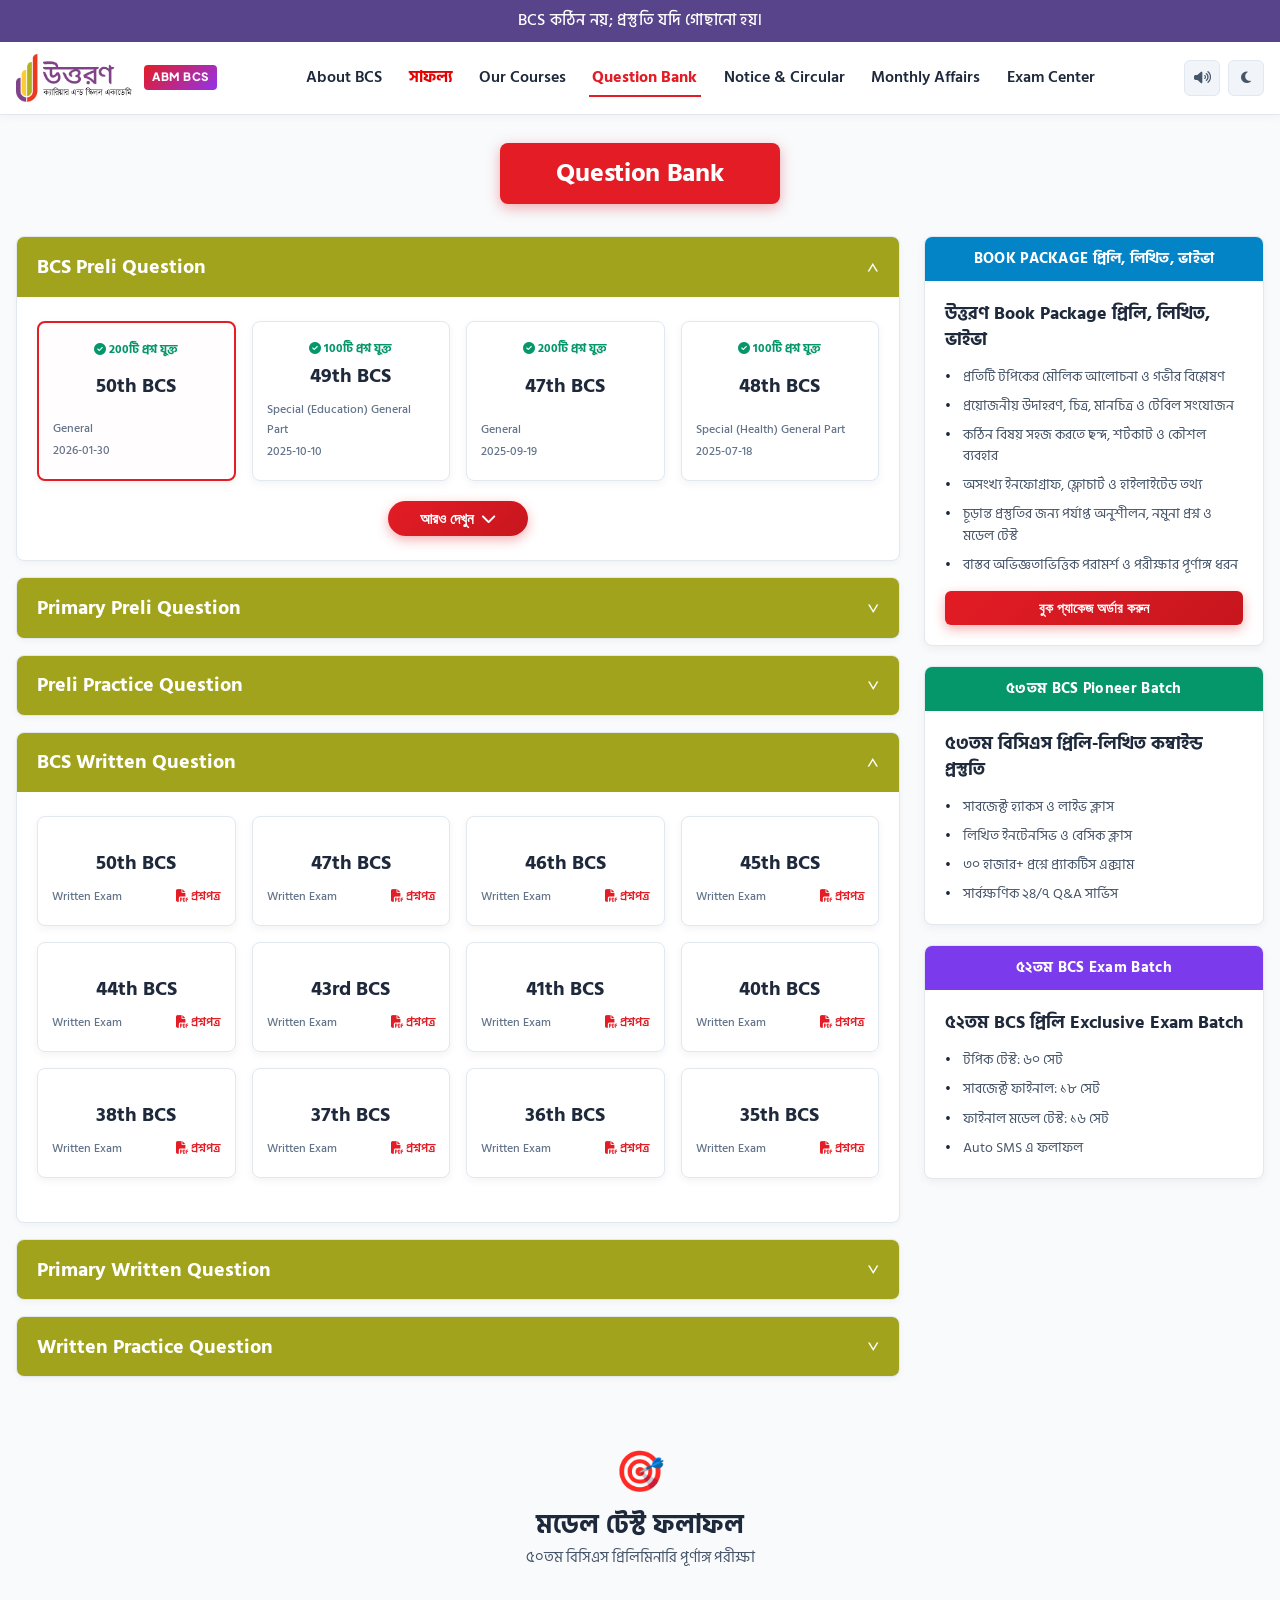
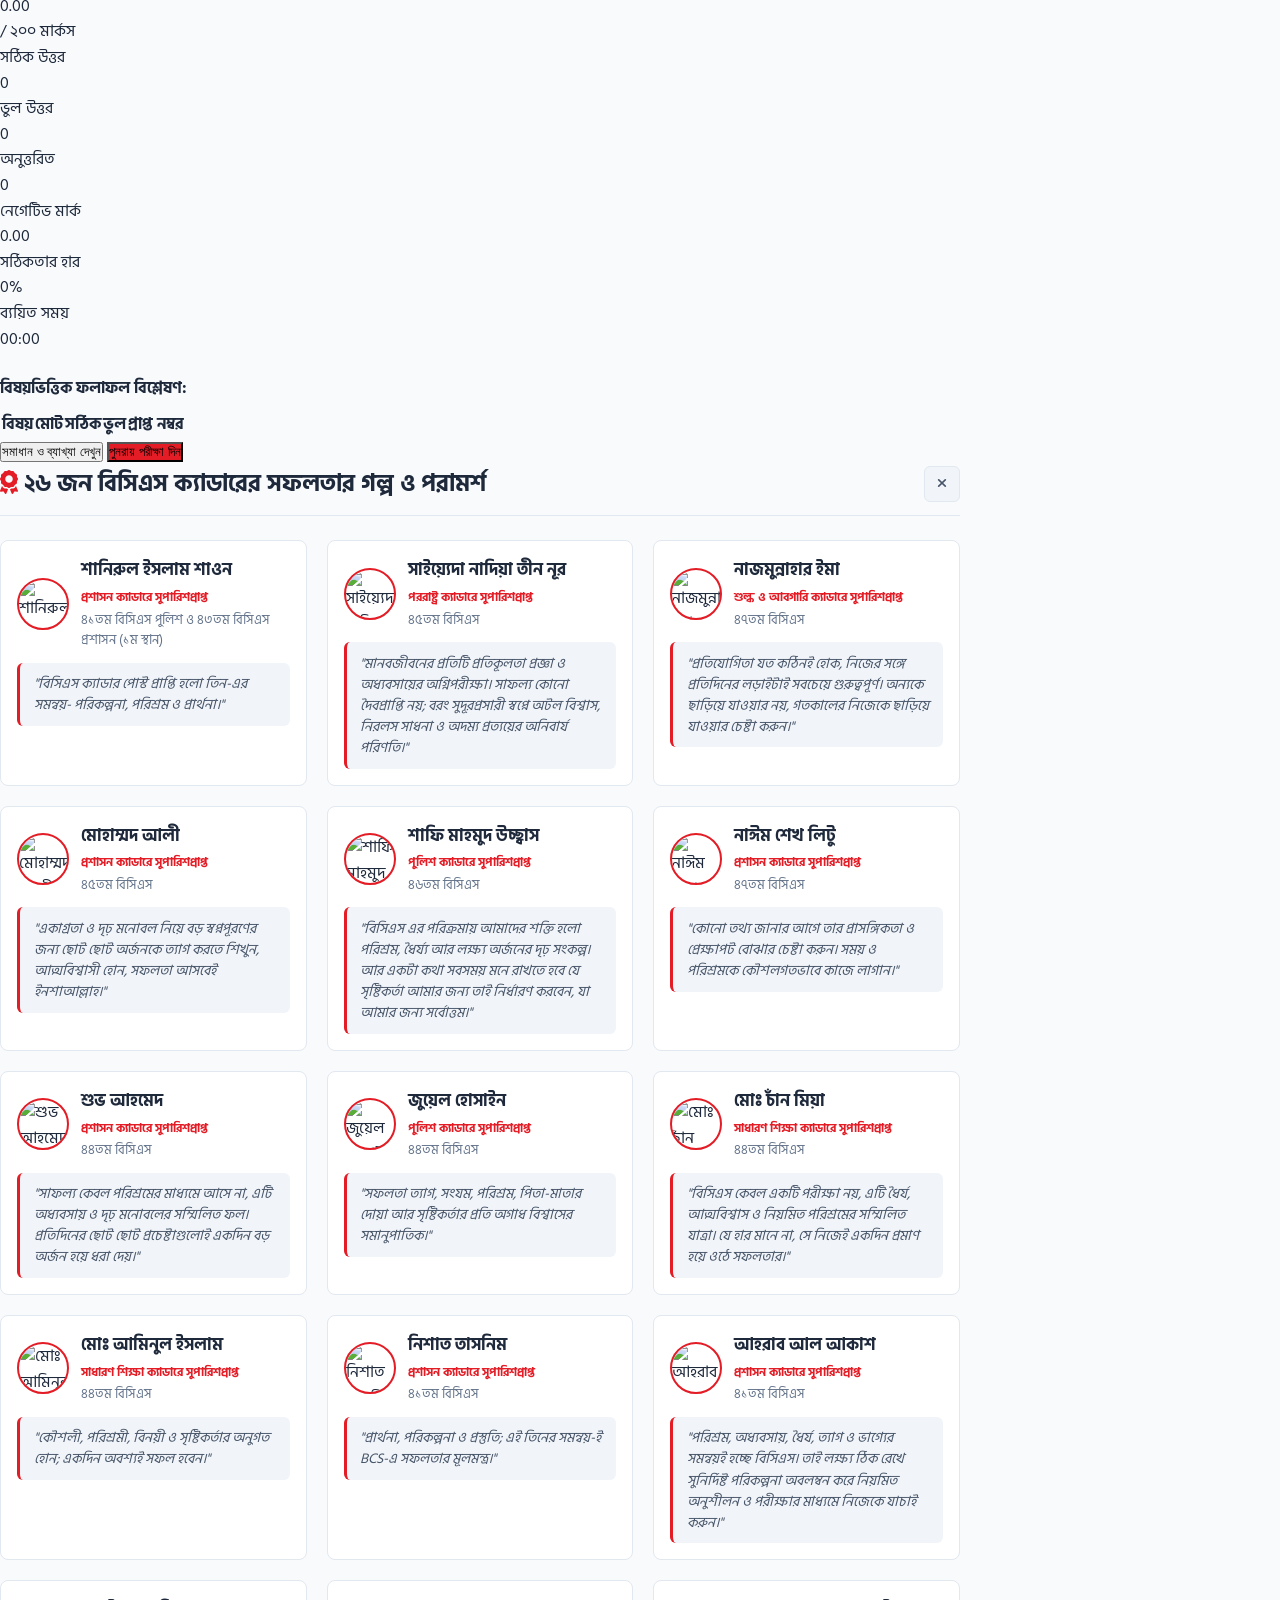
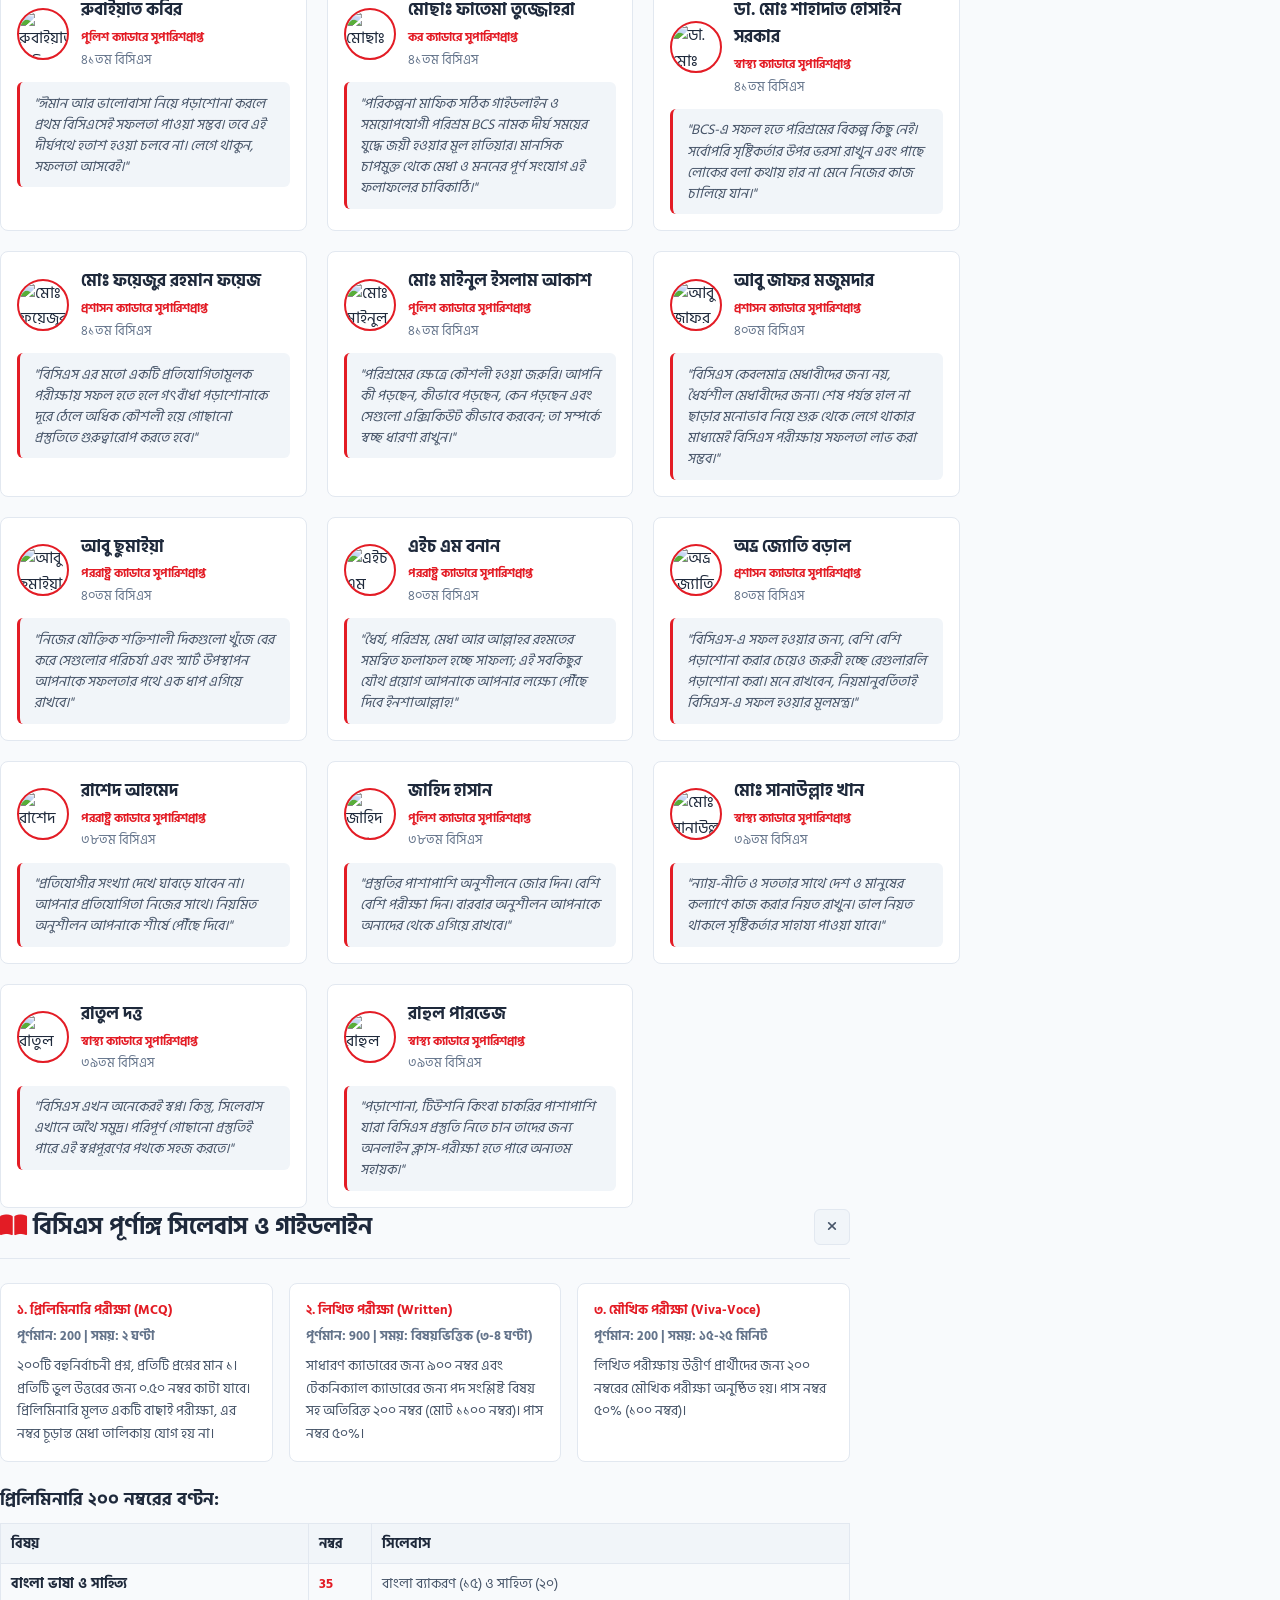
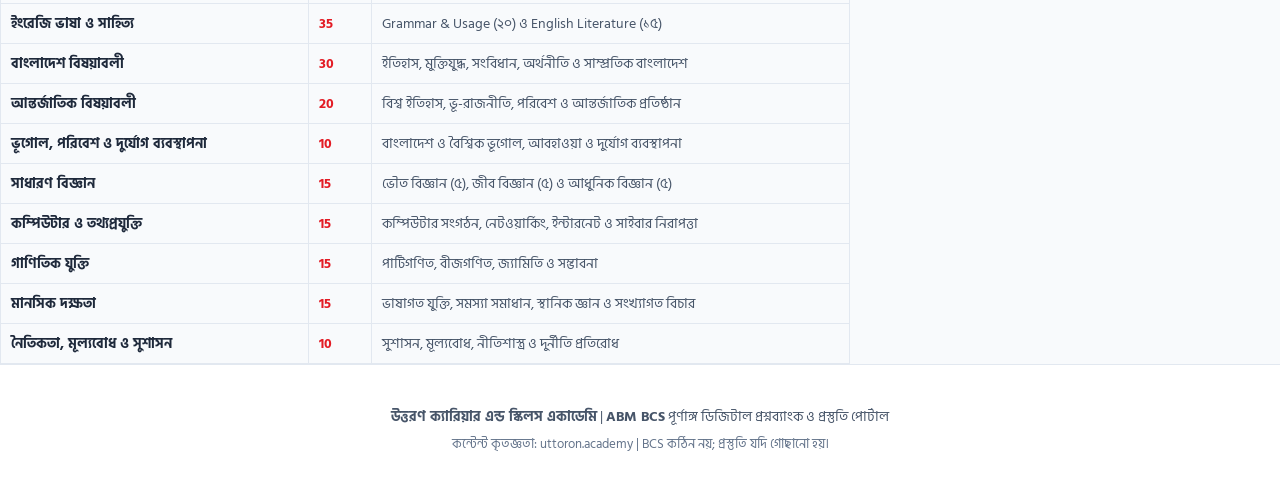
==== index.html @ 72059493 "Initial commit: ABM BCS Question Bank Portal with 2800 questions and mock tests" ====
<!DOCTYPE html>
<html lang="bn" data-theme="light">
<head>
  <meta charset="UTF-8">
  <meta name="viewport" content="width=device-width, initial-scale=1.0">
  <title>Question Bank - উত্তরণ ক্যারিয়ার এন্ড স্কিলস একাডেমি | ABM BCS</title>
  <meta name="description" content="উত্তরণ ও ABM BCS প্রশ্নব্যাংক - ৫০তম বিসিএস সহ বিগত সকল বিসিএস প্রিলিমিনারি ও লিখিত প্রশ্নমালা, সমাধান ও মডেল টেস্ট।">

  <!-- Google Fonts: Hind Siliguri (Bengali) & Plus Jakarta Sans (English) -->
  <link rel="preconnect" href="https://fonts.googleapis.com">
  <link rel="preconnect" href="https://fonts.gstatic.com" crossorigin>
  <link href="https://fonts.googleapis.com/css2?family=Hind+Siliguri:wght@400;500;600;700;800&family=Plus+Jakarta+Sans:wght@500;600;700;800&display=swap" rel="stylesheet">

  <!-- Font Awesome Icons -->
  <link rel="stylesheet" href="https://cdnjs.cloudflare.com/ajax/libs/font-awesome/6.5.1/css/all.min.css">

  <!-- KaTeX for Math & Scientific Formulas -->
  <link rel="stylesheet" href="https://cdn.jsdelivr.net/npm/katex@0.16.8/dist/katex.min.css">
  <script defer src="https://cdn.jsdelivr.net/npm/katex@0.16.8/dist/katex.min.js"></script>
  <script defer src="https://cdn.jsdelivr.net/npm/katex@0.16.8/dist/contrib/auto-render.min.js"></script>

  <!-- Canvas Confetti for Exam Success Celebration -->
  <script src="https://cdn.jsdelivr.net/npm/canvas-confetti@1.6.0/dist/confetti.browser.min.js"></script>

  <!-- App Stylesheet -->
  <link rel="stylesheet" href="styles.css">
</head>
<body>

  <!-- 1. TOP PURPLE BANNER (Exact Match from Screenshot) -->
  <section class="topNav-section">
    <h2>BCS কঠিন নয়; প্রস্তুতি যদি গোছানো হয়।</h2>
  </section>

  <!-- 2. MAIN HEADER (Exact Match from Screenshot) -->
  <header class="header-wrapper">
    <div class="header-container">
      <!-- Logo -->
      <div class="header-logo-area" id="navHomeLogo">
        <img src="logo.png" alt="উত্তরণ ক্যারিয়ার এন্ড স্কিলস একাডেমি" class="header-logo-img">
        <span class="abm-badge-brand">ABM BCS</span>
      </div>

      <!-- Navigation Menu -->
      <nav>
        <ul class="main-navbar">
          <li><a class="nav-item-link" id="navAboutBcs">About BCS</a></li>
          <li><a class="nav-item-link pulse-red" id="navSuccess">সাফল্য</a></li>
          <li><a class="nav-item-link" id="navCourses">Our Courses</a></li>
          <li><a class="nav-item-link active" id="navQuestionBank">Question Bank</a></li>
          <li><a class="nav-item-link" id="navNotice">Notice & Circular</a></li>
          <li><a class="nav-item-link" id="navMonthly">Monthly Affairs</a></li>
          <li><a class="nav-item-link" id="navExamCenter">Exam Center</a></li>
        </ul>
      </nav>

      <!-- Theme & Sound Actions -->
      <div class="header-tools">
        <button class="header-tool-btn" id="soundToggleBtn" title="শব্দ অন/অফ করুন">
          <i class="fa-solid fa-volume-high"></i>
        </button>
        <button class="header-tool-btn" id="themeToggleBtn" title="ডার্ক/লাইট মোড পরিবর্তন">
          <i class="fa-solid fa-moon"></i>
        </button>
      </div>
    </div>
  </header>

  <!-- 3. QUESTION BANK VIEW (Exact Match from Screenshot) -->
  <main class="qb-page-container" id="qbMainView">

    <!-- Red "Question Bank" center banner -->
    <div class="qb-header-pill-wrap">
      <h2 class="qb-header-pill">Question Bank</h2>
    </div>

    <!-- 2-Column Main Layout: Left Accordions (75%), Right Sidebar (25%) -->
    <div class="qb-main-layout">

      <!-- LEFT COLUMN: ACCORDIONS -->
      <div class="qb-accordions-group">

        <!-- Accordion 1: BCS Preli Question (Open by default) -->
        <div class="qb-accordion-item" id="accItemPreli">
          <div class="qb-accordion-header" id="accHeaderPreli">
            <h3>BCS Preli Question</h3>
            <span class="qb-accordion-toggle-icon">∧</span>
          </div>
          <div class="qb-accordion-body" id="accBodyPreli">
            <!-- 4 Cards Initially Visible Grid -->
            <div class="qb-cards-grid" id="preliCardsInitialGrid">
              <!-- Card 1: 50th BCS (Active with complete questions!) -->
              <div class="qb-exam-card active-50th" id="card50thBcs" title="৫০তম বিসিএস সম্পূর্ণ প্রশ্ন ও মডেল টেস্ট খুলুন">
                <div style="font-size:0.75rem; color:#e31c25; font-weight:700; text-align:center; margin-bottom:2px;">
                  <i class="fa-solid fa-fire"></i> পূর্ণাঙ্গ প্রশ্ন ও সমাধান
                </div>
                <h4>50th BCS</h4>
                <div class="qb-exam-meta">
                  <span>General</span>
                  <span>2026-01-30</span>
                </div>
              </div>

              <!-- Card 2: 49th BCS -->
              <div class="qb-exam-card" onclick="alert('৪৯তম বিসিএস (শিক্ষা ক্যাডার বিশেষ) প্রশ্নমালা শীঘ্রই যুক্ত হচ্ছে!')">
                <h4 style="margin-top:0.8rem;">49th BCS</h4>
                <div class="qb-exam-meta" style="flex-direction:column; align-items:flex-start; gap:2px;">
                  <span>Special (Education)</span>
                  <span>General Part &nbsp; 2025-10-10</span>
                </div>
              </div>

              <!-- Card 3: 47th BCS -->
              <div class="qb-exam-card" onclick="alert('৪৭তম বিসিএস প্রিলিমিনারি প্রশ্নমালা শীঘ্রই যুক্ত হচ্ছে!')">
                <h4 style="margin-top:0.8rem;">47th BCS</h4>
                <div class="qb-exam-meta">
                  <span>General</span>
                  <span>2025-09-19</span>
                </div>
              </div>

              <!-- Card 4: 48th BCS -->
              <div class="qb-exam-card" onclick="alert('৪৮তম বিসিএস (স্বাস্থ্য ক্যাডার বিশেষ) প্রশ্নমালা শীঘ্রই যুক্ত হচ্ছে!')">
                <h4 style="margin-top:0.8rem;">48th BCS</h4>
                <div class="qb-exam-meta" style="flex-direction:column; align-items:flex-start; gap:2px;">
                  <span>Special (Health)</span>
                  <span>General Part &nbsp; 2025-07-18</span>
                </div>
              </div>
            </div>

            <!-- Extended Cards Grid (Shown when 'আরও দেখুন ∨' is clicked) -->
            <div class="qb-cards-grid" id="preliCardsExtendedGrid" style="display:none;">
              <!-- Populated by JavaScript for 48th Medical, 46th, 45th, 44th, 43rd, 42nd, 41st, 40th, down to 10th BCS! -->
            </div>

            <!-- Red "আরও দেখুন ∨" Button (Exact Match) -->
            <div class="btn-show-more-wrap">
              <button class="btn-show-more" id="btnShowMorePreli">
                <span id="showMoreText">আরও দেখুন</span> <i class="fa-solid fa-chevron-down" id="showMoreIcon"></i>
              </button>
            </div>
          </div>
        </div>

        <!-- Accordion 2: Primary Preli Question -->
        <div class="qb-accordion-item collapsed">
          <div class="qb-accordion-header" onclick="this.parentElement.classList.toggle('collapsed')">
            <h3>Primary Preli Question</h3>
            <span class="qb-accordion-toggle-icon">∧</span>
          </div>
          <div class="qb-accordion-body">
            <p style="color:var(--text-secondary); font-size:0.95rem; text-align:center; padding:1rem 0;">
              প্রাথমিক সহকারী শিক্ষক নিয়োগ পরীক্ষার বিগত ২০ বছরের মাস্টার প্রশ্নব্যাংক ও সমাধান।
            </p>
          </div>
        </div>

        <!-- Accordion 3: Preli Practice Question -->
        <div class="qb-accordion-item collapsed">
          <div class="qb-accordion-header" onclick="this.parentElement.classList.toggle('collapsed')">
            <h3>Preli Practice Question</h3>
            <span class="qb-accordion-toggle-icon">∧</span>
          </div>
          <div class="qb-accordion-body">
            <p style="color:var(--text-secondary); font-size:0.95rem; text-align:center; padding:1rem 0;">
              টপিকভিত্তিক স্পেশাল প্র্যাকটিস প্রশ্ন ও দৈনিক মডেল টেস্ট।
            </p>
          </div>
        </div>

        <!-- Accordion 4: BCS Written Question -->
        <div class="qb-accordion-item">
          <div class="qb-accordion-header" onclick="this.parentElement.classList.toggle('collapsed')">
            <h3>BCS Written Question</h3>
            <span class="qb-accordion-toggle-icon">∧</span>
          </div>
          <div class="qb-accordion-body">
            <div class="qb-cards-grid" id="writtenCardsGrid">
              <!-- Populated by JavaScript: 50th, 47th, 46th, 45th, 44th, 43rd, 41st, 40th, 38th, 37th, 36th, 35th BCS -->
            </div>
          </div>
        </div>

        <!-- Accordion 5: Primary Written Question -->
        <div class="qb-accordion-item collapsed">
          <div class="qb-accordion-header" onclick="this.parentElement.classList.toggle('collapsed')">
            <h3>Primary Written Question</h3>
            <span class="qb-accordion-toggle-icon">∧</span>
          </div>
          <div class="qb-accordion-body">
            <p style="color:var(--text-secondary); font-size:0.95rem; text-align:center; padding:1rem 0;">
              প্রাইমারি শিক্ষক নিয়োগ লিখিত পরীক্ষার সমাধান আর্কাইভ।
            </p>
          </div>
        </div>

        <!-- Accordion 6: Written Practice Question -->
        <div class="qb-accordion-item collapsed">
          <div class="qb-accordion-header" onclick="this.parentElement.classList.toggle('collapsed')">
            <h3>Written Practice Question</h3>
            <span class="qb-accordion-toggle-icon">∧</span>
          </div>
          <div class="qb-accordion-body">
            <p style="color:var(--text-secondary); font-size:0.95rem; text-align:center; padding:1rem 0;">
              লিখিত পরীক্ষার জন্য বিষয়ভিত্তিক স্ট্যান্ডার্ড প্র্যাকটিস শিট।
            </p>
          </div>
        </div>

      </div>

      <!-- RIGHT COLUMN: SIDEBAR COURSES (Exact Match from Screenshot) -->
      <aside class="qb-sidebar-col">
        <!-- Sidebar Card 1: Uttoron Book Package (Exact Match) -->
        <div class="sidebar-course-card">
          <div class="sidebar-course-ribbon">
            BOOK PACKAGE প্রিলি, লিখিত, ভাইভা
          </div>
          <div class="sidebar-course-body">
            <h4>উত্তরণ Book Package প্রিলি, লিখিত, ভাইভা</h4>
            <ul class="sidebar-course-list">
              <li>প্রতিটি টপিকের মৌলিক আলোচনা ও গভীর বিশ্লেষণ</li>
              <li>প্রয়োজনীয় উদাহরণ, চিত্র, মানচিত্র ও টেবিল সংযোজন</li>
              <li>কঠিন বিষয় সহজ করতে ছন্দ, শর্টকাট ও কৌশল ব্যবহার</li>
              <li>অসংখ্য ইনফোগ্রাফ, ফ্লোচার্ট ও হাইলাইটেড তথ্য</li>
              <li>চূড়ান্ত প্রস্তুতির জন্য পর্যাপ্ত অনুশীলন, নমুনা প্রশ্ন ও মডেল টেস্ট</li>
              <li>বাস্তব অভিজ্ঞতাভিত্তিক পরামর্শ ও পরীক্ষার পূর্ণাঙ্গ ধরন</li>
            </ul>
            <button class="btn-show-more" style="width:100%; margin-top:1rem; justify-content:center; border-radius:6px; font-size:0.88rem;" onclick="alert('উত্তরণ বুক প্যাকেজের হোম ডেলিভারির জন্য যোগাযোগ করুন: ০৯৬৬৬৭৭৫৫২২')">
              বুক প্যাকেজ অর্ডার করুন
            </button>
          </div>
        </div>

        <!-- Sidebar Card 2: 53rd Pioneer Batch -->
        <div class="sidebar-course-card">
          <div class="sidebar-course-ribbon" style="background:#059669;">
            ৫৩তম BCS Pioneer Batch
          </div>
          <div class="sidebar-course-body">
            <h4>৫৩তম বিসিএস প্রিলি-লিখিত কম্বাইন্ড প্রস্তুতি</h4>
            <ul class="sidebar-course-list">
              <li>সাবজেক্ট হ্যাকস ও লাইভ ক্লাস</li>
              <li>লিখিত ইনটেনসিভ ও বেসিক ক্লাস</li>
              <li>৩০ হাজার+ প্রশ্নে প্র্যাকটিস এক্সাম</li>
              <li>সার্বক্ষণিক ২৪/৭ Q&A সার্ভিস</li>
            </ul>
          </div>
        </div>

        <!-- Sidebar Card 3: 52nd Exclusive Exam Batch -->
        <div class="sidebar-course-card">
          <div class="sidebar-course-ribbon" style="background:#7c3aed;">
            ৫২তম BCS Exam Batch
          </div>
          <div class="sidebar-course-body">
            <h4>৫২তম BCS প্রিলি Exclusive Exam Batch</h4>
            <ul class="sidebar-course-list">
              <li>টপিক টেস্ট: ৬০ সেট</li>
              <li>সাবজেক্ট ফাইনাল: ১৮ সেট</li>
              <li>ফাইনাল মডেল টেস্ট: ১৬ সেট</li>
              <li>Auto SMS এ ফলাফল</li>
            </ul>
          </div>
        </div>
      </aside>

    </div>
  </main>

  <!-- ==========================================
       4. INTERACTIVE 50TH BCS PRACTICE & EXAM SCREEN
       Opens when clicking "50th BCS"
       ========================================== -->
  <div class="exam-fullscreen-modal" id="examModal50th">
    <div class="modal-sticky-header">
      <div style="display:flex; align-items:center; gap:0.85rem;">
        <button class="modal-close-btn" id="btnClose50thExam">
          <i class="fa-solid fa-arrow-left"></i> প্রশ্নব্যাংকে ফিরে যান
        </button>
        <div>
          <h3 id="modalExamTitle" style="font-size:1.15rem; font-weight:800; color:var(--text-primary); margin:0;">
            ৫০তম বিসিএস প্রিলিমিনারি পূর্ণাঙ্গ পরীক্ষা ও অনুশীলন
          </h3>
          <span id="modalExamSub" style="font-size:0.8rem; color:var(--text-muted);">
            ২০০টি প্রশ্ন | ১২০ মিনিট | নেগেটিভ মার্কিং -০.৫০
          </span>
        </div>
      </div>

      <div style="display:flex; gap:0.5rem;">
        <button class="header-tool-btn active" id="modalSubTabStudy" style="width:auto; padding:0.4rem 0.8rem; font-weight:600; font-size:0.85rem;">
          <i class="fa-solid fa-book-open-reader"></i> অনুশীলন মোড
        </button>
        <button class="header-tool-btn" id="modalSubTabExam" style="width:auto; padding:0.4rem 0.8rem; font-weight:600; font-size:0.85rem;">
          <i class="fa-solid fa-stopwatch-20"></i> মডেল টেস্ট মোড
        </button>
      </div>
    </div>

    <div class="qb-page-container" style="margin-top:1.25rem;">
      <!-- Controls Bar -->
      <div class="controls-bar" id="controlsBar" style="display:flex; flex-direction:column; gap:1rem; margin-bottom:1.5rem;">
        <div class="search-and-jump" style="display:flex; gap:0.75rem; flex-wrap:wrap; align-items:center;">
          <div class="search-box" style="flex:1; min-width:240px; position:relative;">
            <i class="fa-solid fa-magnifying-glass" style="position:absolute; left:1rem; top:50%; transform:translateY(-50%); color:var(--text-muted);"></i>
            <input type="text" id="searchInput" placeholder="প্রশ্ন, অপশন বা ব্যাখ্যায় খুঁজুন..." style="width:100%; padding:0.7rem 1rem 0.7rem 2.5rem; border:1px solid var(--border-subtle); border-radius:8px; font-family:var(--font-bangla);">
          </div>
          <div class="jump-box" style="display:flex; align-items:center; gap:0.4rem; background:var(--bg-surface); padding:0.35rem 0.6rem; border:1px solid var(--border-subtle); border-radius:8px;">
            <label for="jumpInput" style="font-size:0.85rem; font-weight:600;">প্রশ্ন নং:</label>
            <input type="number" id="jumpInput" min="1" max="200" placeholder="1-200" style="width:55px; text-align:center; padding:0.25rem; font-weight:700;">
            <button id="jumpBtn" style="background:#e31c25; color:#fff; border:none; border-radius:4px; padding:0.3rem 0.6rem; font-weight:700; cursor:pointer;">যান</button>
          </div>
          <button id="resetAnswersBtn" style="padding:0.5rem 0.85rem; border:1px solid var(--border-subtle); border-radius:8px; background:var(--bg-surface); cursor:pointer;">
            <i class="fa-solid fa-rotate-left"></i> রিসেট
          </button>
        </div>

        <!-- Subject Filter Pills -->
        <div style="overflow-x:auto; padding-bottom:0.3rem;">
          <div id="subjectFilterContainer" style="display:flex; gap:0.5rem;">
            <!-- Populated by JS -->
          </div>
        </div>
      </div>

      <!-- Question Feed + Sidebar -->
      <div class="content-layout" id="contentLayout" style="display:grid; grid-template-columns:1fr; gap:1.5rem;">
        <div class="questions-container" id="questionsContainer">
          <!-- Populated by JS -->
        </div>

        <aside class="exam-sidebar" id="examSidebar" style="display:none;">
          <div class="exam-timer-card" style="background:linear-gradient(135deg, #e31c25, #9333ea); color:#fff; padding:0.85rem 1rem; border-radius:8px; display:flex; justify-content:space-between; align-items:center;">
            <div>
              <div style="font-size:0.8rem; opacity:0.9;">অবশিষ্ট সময়</div>
              <div style="font-size:1.4rem; font-weight:800; font-family:var(--font-english);" id="examTimerVal">02:00:00</div>
            </div>
            <button id="pauseTimerBtn" style="background:rgba(255,255,255,0.25); border:none; color:#fff; padding:0.4rem 0.6rem; border-radius:6px; cursor:pointer;">
              <i class="fa-solid fa-pause"></i>
            </button>
          </div>

          <div style="display:flex; justify-content:space-between; font-size:0.85rem; color:var(--text-secondary); margin:0.5rem 0;">
            <span>উত্তর: <strong id="answeredCount" style="color:#059669;">0</strong>/200</span>
            <span>বাকি: <strong id="unansweredCount" style="color:#e31c25;">200</strong></span>
          </div>

          <div style="font-size:0.85rem; font-weight:700; color:var(--text-secondary);">প্রশ্ন প্যালেট (১-২০০):</div>
          <div style="overflow-y:auto; max-height:300px;">
            <div class="palette-grid" id="paletteGrid" style="display:grid; grid-template-columns:repeat(5, 1fr); gap:0.35rem;">
              <!-- 1 to 200 buttons -->
            </div>
          </div>

          <button class="btn-show-more" id="examSubmitBtn" style="width:100%; justify-content:center; margin-top:0.75rem; border-radius:8px;">
            <i class="fa-solid fa-paper-plane"></i> পরীক্ষা জমা দিন
          </button>
        </aside>
      </div>

      <!-- Pagination Bar -->
      <div class="pagination-bar" id="paginationBar" style="display:flex; justify-content:center; align-items:center; gap:0.75rem; margin-top:2rem;">
        <button class="header-tool-btn" id="prevPageBtn" style="width:auto; padding:0.4rem 0.9rem;">পূর্ববর্তী</button>
        <span id="pageInfo" style="font-size:0.9rem; color:var(--text-secondary);">পৃষ্ঠা ১ / ২০</span>
        <button class="header-tool-btn" id="nextPageBtn" style="width:auto; padding:0.4rem 0.9rem;">পরবর্তী</button>
      </div>
    </div>
  </div>

  <!-- 5. EXAM RESULT MODAL -->
  <div class="modal-overlay" id="resultModal">
    <div class="modal-card">
      <div style="text-align:center; margin-bottom:1.5rem;">
        <div style="font-size:2.5rem;" id="resultEmoji">🎯</div>
        <h3 style="font-size:1.6rem; font-weight:800;">মডেল টেস্ট ফলাফল</h3>
        <p style="color:var(--text-secondary); font-size:0.92rem;">৫০তম বিসিএস প্রিলিমিনারি পূর্ণাঙ্গ পরীক্ষা</p>
      </div>

      <div class="score-circle">
        <div class="score-val" id="resTotalScore">0.00</div>
        <div class="score-max">/ ২০০ মার্কস</div>
      </div>

      <div class="result-stats-grid">
        <div class="res-stat-card">
          <div class="res-stat-label">সঠিক উত্তর</div>
          <div class="res-stat-value correct" id="resCorrectCount">0</div>
        </div>
        <div class="res-stat-card">
          <div class="res-stat-label">ভুল উত্তর</div>
          <div class="res-stat-value wrong" id="resWrongCount">0</div>
        </div>
        <div class="res-stat-card">
          <div class="res-stat-label">অনুত্তরিত</div>
          <div class="res-stat-value" id="resSkippedCount">0</div>
        </div>
        <div class="res-stat-card">
          <div class="res-stat-label">নেগেটিভ মার্ক</div>
          <div class="res-stat-value negative" id="resNegativeMarks">0.00</div>
        </div>
        <div class="res-stat-card">
          <div class="res-stat-label">সঠিকতার হার</div>
          <div class="res-stat-value" id="resAccuracy">0%</div>
        </div>
        <div class="res-stat-card">
          <div class="res-stat-label">ব্যয়িত সময়</div>
          <div class="res-stat-value" id="resTimeTaken">00:00</div>
        </div>
      </div>

      <div style="margin-top:1.5rem;">
        <h4 style="font-size:1rem; margin-bottom:0.5rem;">বিষয়ভিত্তিক ফলাফল বিশ্লেষণ:</h4>
        <div style="overflow-x:auto;">
          <table class="subject-perf-table" id="subjectPerfTable">
            <thead>
              <tr>
                <th>বিষয়</th>
                <th>মোট</th>
                <th>সঠিক</th>
                <th>ভুল</th>
                <th>প্রাপ্ত নম্বর</th>
              </tr>
            </thead>
            <tbody id="subjectPerfBody"></tbody>
          </table>
        </div>
      </div>

      <div class="modal-actions">
        <button class="modal-btn secondary" id="modalReviewBtn">সমাধান ও ব্যাখ্যা দেখুন</button>
        <button class="modal-btn primary" id="modalRetakeBtn" style="background:#e31c25;">পুনরায় পরীক্ষা দিন</button>
      </div>
    </div>
  </div>

  <!-- 6. CADRE STORIES MODAL / SECTION -->
  <div class="modal-overlay" id="cadresModal">
    <div class="modal-card" style="max-width:960px;">
      <div style="display:flex; justify-content:space-between; align-items:center; margin-bottom:1.5rem; border-bottom:1px solid var(--border-subtle); padding-bottom:0.75rem;">
        <h3 style="font-size:1.5rem; font-weight:800; color:var(--text-primary); margin:0;">
          <i class="fa-solid fa-award" style="color:#e31c25;"></i> ২৬ জন বিসিএস ক্যাডারের সফলতার গল্প ও পরামর্শ
        </h3>
        <button class="header-tool-btn" onclick="document.getElementById('cadresModal').classList.remove('open')">
          <i class="fa-solid fa-xmark"></i>
        </button>
      </div>
      <div class="cadres-grid" id="cadresGrid" style="display:grid; grid-template-columns:repeat(auto-fit, minmax(280px, 1fr)); gap:1.25rem;">
        <!-- Populated by JS -->
      </div>
    </div>
  </div>

  <!-- 7. ABOUT BCS SYLLABUS MODAL -->
  <div class="modal-overlay" id="syllabusModal">
    <div class="modal-card" style="max-width:850px;">
      <div style="display:flex; justify-content:space-between; align-items:center; margin-bottom:1.5rem; border-bottom:1px solid var(--border-subtle); padding-bottom:0.75rem;">
        <h3 style="font-size:1.5rem; font-weight:800; color:var(--text-primary); margin:0;">
          <i class="fa-solid fa-book-open" style="color:#e31c25;"></i> বিসিএস পূর্ণাঙ্গ সিলেবাস ও গাইডলাইন
        </h3>
        <button class="header-tool-btn" onclick="document.getElementById('syllabusModal').classList.remove('open')">
          <i class="fa-solid fa-xmark"></i>
        </button>
      </div>
      <div id="syllabusContentArea">
        <!-- Populated by JS -->
      </div>
    </div>
  </div>

  <!-- 8. FOOTER -->
  <footer class="portal-footer">
    <p><strong>উত্তরণ ক্যারিয়ার এন্ড স্কিলস একাডেমি</strong> | <strong>ABM BCS</strong> পূর্ণাঙ্গ ডিজিটাল প্রশ্নব্যাংক ও প্রস্তুতি পোর্টাল</p>
    <p style="font-size:0.82rem; color:var(--text-muted);">
      কন্টেন্ট কৃতজ্ঞতা: uttoron.academy | BCS কঠিন নয়; প্রস্তুতি যদি গোছানো হয়।
    </p>
  </footer>

  <!-- Load Data and Application Logic -->
  <script src="questions_data.js"></script>
  <script src="bcs_exams_bundle.js"></script>
  <script src="homepage_data.js"></script>
  <script src="app.js"></script>
</body>
</html>
---- styles.css ----
/* ========================================================
   ABM BCS / UTTORON EXACT THEME & DESIGN SYSTEM
   Matches the exact design, colors and layout from uttoron.academy
   ======================================================== */

:root {
  --primary-red: #e31c25;
  --primary-red-hover: #c7161e;
  --header-purple: #58448b;
  --accordion-olive: #a0a31b;
  --accordion-olive-hover: #8f9216;
  --sidebar-blue: #0284c7;
  
  --bg-page: #f8fafc;
  --bg-surface: #ffffff;
  --bg-surface-secondary: #f1f5f9;
  
  --text-primary: #1e293b;
  --text-secondary: #475569;
  --text-muted: #64748b;
  
  --border-subtle: #e2e8f0;
  --border-strong: #cbd5e1;
  
  --font-bangla: 'Hind Siliguri', 'Baloo Da 2', sans-serif;
  --font-english: 'Plus Jakarta Sans', system-ui, sans-serif;
}

[data-theme="dark"] {
  --bg-page: #0b1120;
  --bg-surface: #131d31;
  --bg-surface-secondary: #1a2744;
  
  --text-primary: #f8fafc;
  --text-secondary: #cbd5e1;
  --text-muted: #94a3b8;
  
  --border-subtle: #202f4e;
  --border-strong: #334155;
}

/* Reset */
*, *::before, *::after {
  box-sizing: border-box;
  margin: 0;
  padding: 0;
}

body {
  font-family: var(--font-bangla);
  background-color: var(--bg-page);
  color: var(--text-primary);
  line-height: 1.6;
  min-height: 100vh;
}

/* 1. TOP PURPLE BANNER (Exact match) */
.topNav-section {
  background-color: var(--header-purple);
  padding: 8px 12px;
  color: #ffffff;
  text-align: center;
}

.topNav-section h2 {
  font-size: 1rem;
  font-weight: 500;
  margin: 0;
  color: #ffffff;
  letter-spacing: 0.3px;
}

/* 2. MAIN HEADER (Exact match) */
.header-wrapper {
  background-color: var(--bg-surface);
  border-bottom: 1px solid var(--border-subtle);
  position: sticky;
  top: 0;
  z-index: 100;
  box-shadow: 0 2px 8px rgba(0, 0, 0, 0.04);
}

.header-container {
  max-width: 1300px;
  margin: 0 auto;
  padding: 0.75rem 1rem;
  display: flex;
  align-items: center;
  justify-content: space-between;
  gap: 1.5rem;
}

.header-logo-area {
  display: flex;
  align-items: center;
  gap: 0.75rem;
  text-decoration: none;
  cursor: pointer;
}

.header-logo-img {
  height: 48px;
  width: auto;
  object-fit: contain;
}

.abm-badge-brand {
  font-family: var(--font-english);
  background: linear-gradient(135deg, #e31c25, #9333ea);
  color: #fff;
  font-size: 0.72rem;
  font-weight: 800;
  padding: 0.2rem 0.5rem;
  border-radius: 4px;
  letter-spacing: 0.5px;
}

/* Nav Menu */
.main-navbar {
  display: flex;
  align-items: center;
  gap: 1.25rem;
  list-style: none;
}

.nav-item-link {
  color: var(--text-primary);
  text-decoration: none;
  font-size: 0.98rem;
  font-weight: 600;
  cursor: pointer;
  padding: 0.35rem 0.2rem;
  transition: all 0.2s ease;
  white-space: nowrap;
}

.nav-item-link:hover {
  color: var(--primary-red);
}

.nav-item-link.active {
  color: var(--primary-red);
  font-weight: 700;
  border-bottom: 2px solid var(--primary-red);
}

/* Red Pulsing "সাফল্য" Nav item (exact match from site) */
.nav-item-link.pulse-red {
  color: #e60000;
  font-weight: 700;
  animation: redPulse 1.5s infinite;
}

@keyframes redPulse {
  0% {
    color: #e60000;
    text-shadow: 0 0 0 rgba(230, 0, 0, 0);
  }
  50% {
    color: #ff0000;
    text-shadow: 0 0 8px rgba(255, 0, 0, 0.6);
  }
  100% {
    color: #e60000;
    text-shadow: 0 0 0 rgba(230, 0, 0, 0);
  }
}

.header-tools {
  display: flex;
  align-items: center;
  gap: 0.5rem;
}

.header-tool-btn {
  width: 36px;
  height: 36px;
  border-radius: 6px;
  border: 1px solid var(--border-subtle);
  background: var(--bg-surface-secondary);
  color: var(--text-secondary);
  display: flex;
  align-items: center;
  justify-content: center;
  cursor: pointer;
  transition: all 0.2s;
}

.header-tool-btn:hover {
  color: var(--primary-red);
  border-color: var(--primary-red);
}

/* 3. MAIN PAGE CONTENT */
.qb-page-container {
  max-width: 1300px;
  margin: 1.75rem auto 4rem;
  padding: 0 1rem;
}

/* Red "Question Bank" center banner */
.qb-header-pill-wrap {
  display: flex;
  justify-content: center;
  margin-bottom: 2rem;
}

.qb-header-pill {
  background-color: var(--primary-red);
  color: #ffffff;
  padding: 0.65rem 3.5rem;
  border-radius: 8px;
  font-size: 1.6rem;
  font-weight: 800;
  text-align: center;
  display: inline-block;
  box-shadow: 0 4px 14px rgba(227, 28, 37, 0.35);
  letter-spacing: -0.3px;
}

/* 2-Column Main Layout: Left Accordions (75%), Right Sidebar (25%) */
.qb-main-layout {
  display: grid;
  grid-template-columns: 1fr;
  gap: 1.5rem;
  align-items: start;
}

@media (min-width: 992px) {
  .qb-main-layout {
    grid-template-columns: 1fr 340px;
  }
}

/* Accordion Section */
.qb-accordions-group {
  display: flex;
  flex-direction: column;
  gap: 1rem;
}

.qb-accordion-item {
  border: 1px solid var(--border-subtle);
  border-radius: 8px;
  background: var(--bg-surface);
  overflow: hidden;
  box-shadow: 0 2px 6px rgba(0, 0, 0, 0.04);
}

.qb-accordion-header {
  background-color: var(--accordion-olive);
  color: #ffffff;
  padding: 0.85rem 1.25rem;
  display: flex;
  align-items: center;
  justify-content: space-between;
  cursor: pointer;
  user-select: none;
  transition: background-color 0.2s;
}

.qb-accordion-header:hover {
  background-color: var(--accordion-olive-hover);
}

.qb-accordion-header h3 {
  font-size: 1.25rem;
  font-weight: 700;
  color: #ffffff;
  margin: 0;
}

.qb-accordion-toggle-icon {
  font-size: 1.2rem;
  transition: transform 0.3s ease;
}

.qb-accordion-item.collapsed .qb-accordion-toggle-icon {
  transform: rotate(180deg);
}

.qb-accordion-body {
  padding: 1.5rem 1.25rem;
  display: block;
}

.qb-accordion-item.collapsed .qb-accordion-body {
  display: none;
}

/* Grid of Cards inside Accordion (4 per row on desktop) */
.qb-cards-grid {
  display: grid;
  grid-template-columns: repeat(auto-fill, minmax(200px, 1fr));
  gap: 1rem;
  margin-bottom: 1.25rem;
}

@media (min-width: 768px) {
  .qb-cards-grid {
    grid-template-columns: repeat(4, 1fr);
  }
}

.qb-exam-card {
  background: var(--bg-surface);
  border: 1px solid var(--border-subtle);
  border-radius: 8px;
  padding: 1.1rem 0.9rem;
  display: flex;
  flex-direction: column;
  justify-content: space-between;
  min-height: 110px;
  box-shadow: 0 3px 8px rgba(0, 0, 0, 0.05);
  cursor: pointer;
  transition: all 0.2s ease;
  text-decoration: none;
  color: inherit;
}

.qb-exam-card:hover {
  transform: translateY(-3px);
  border-color: var(--primary-red);
  box-shadow: 0 6px 16px rgba(0, 0, 0, 0.1);
}

.qb-exam-card.active-50th {
  border: 2px solid var(--primary-red);
  background: #fffdfd;
}

[data-theme="dark"] .qb-exam-card.active-50th {
  background: rgba(227, 28, 37, 0.1);
}

.qb-exam-card h4 {
  font-size: 1.25rem;
  font-weight: 800;
  color: var(--text-primary);
  margin-bottom: 0.5rem;
  text-align: center;
}

.qb-exam-meta {
  display: flex;
  justify-content: space-between;
  align-items: center;
  font-size: 0.78rem;
  color: var(--text-muted);
  font-weight: 500;
}

/* Red "আরও দেখুন ∨" Button (exact match from screenshot) */
.btn-show-more-wrap {
  display: flex;
  justify-content: center;
  margin-top: 1rem;
}

.btn-show-more {
  background: linear-gradient(135deg, #e31c25, #c7161e);
  color: #ffffff;
  border-radius: 25px;
  padding: 0.55rem 2rem;
  font-size: 0.95rem;
  font-weight: 700;
  border: none;
  cursor: pointer;
  display: inline-flex;
  align-items: center;
  gap: 0.4rem;
  box-shadow: 0 4px 12px rgba(227, 28, 37, 0.35);
  transition: all 0.2s;
}

.btn-show-more:hover {
  transform: translateY(-2px);
  box-shadow: 0 6px 16px rgba(227, 28, 37, 0.45);
}

/* 4. SIDEBAR COURSES (Exact match from screenshot) */
.qb-sidebar-col {
  display: flex;
  flex-direction: column;
  gap: 1.25rem;
}

.sidebar-course-card {
  background: var(--bg-surface);
  border: 1px solid var(--border-subtle);
  border-radius: 8px;
  overflow: hidden;
  box-shadow: 0 3px 10px rgba(0, 0, 0, 0.05);
}

.sidebar-course-ribbon {
  background-color: var(--sidebar-blue);
  color: #ffffff;
  padding: 0.6rem 1rem;
  font-size: 0.95rem;
  font-weight: 800;
  text-align: center;
  letter-spacing: 0.3px;
}

.sidebar-course-body {
  padding: 1.25rem;
}

.sidebar-course-body h4 {
  font-size: 1.15rem;
  font-weight: 800;
  color: var(--text-primary);
  margin-bottom: 0.85rem;
  line-height: 1.4;
}

.sidebar-course-list {
  list-style: none;
  display: flex;
  flex-direction: column;
  gap: 0.5rem;
  font-size: 0.88rem;
  color: var(--text-secondary);
}

.sidebar-course-list li {
  position: relative;
  padding-left: 1.1rem;
  line-height: 1.5;
}

.sidebar-course-list li::before {
  content: '•';
  position: absolute;
  left: 0;
  color: var(--text-primary);
  font-weight: bold;
}

/* 5. INTERACTIVE 50TH BCS MODAL / FULL VIEW */
.exam-fullscreen-modal {
  position: fixed;
  inset: 0;
  background: var(--bg-page);
  z-index: 200;
  overflow-y: auto;
  display: none;
}

.exam-fullscreen-modal.active {
  display: block;
}

.modal-sticky-header {
  position: sticky;
  top: 0;
  z-index: 50;
  background: var(--bg-surface);
  border-bottom: 1px solid var(--border-subtle);
  padding: 0.75rem 1.25rem;
  display: flex;
  align-items: center;
  justify-content: space-between;
  box-shadow: 0 2px 8px rgba(0, 0, 0, 0.06);
}

.modal-close-btn {
  display: inline-flex;
  align-items: center;
  gap: 0.5rem;
  background: var(--primary-red);
  color: #fff;
  border: none;
  padding: 0.5rem 1.1rem;
  border-radius: 6px;
  font-weight: 700;
  font-size: 0.95rem;
  cursor: pointer;
}

/* Footer */
.portal-footer {
  background: #ffffff;
  border-top: 1px solid var(--border-subtle);
  padding: 2.5rem 1rem 1.5rem;
  color: var(--text-secondary);
  font-size: 0.9rem;
  text-align: center;
}

.portal-footer p {
  margin-bottom: 0.4rem;
}

/* Responsive */
@media (max-width: 900px) {
  .header-container {
    flex-wrap: wrap;
    gap: 0.75rem;
  }
  .main-navbar {
    overflow-x: auto;
    width: 100%;
    padding-bottom: 0.35rem;
    gap: 0.85rem;
  }
  .qb-cards-grid {
    grid-template-columns: repeat(2, 1fr);
  }
  .qb-header-pill {
    padding: 0.5rem 2rem;
    font-size: 1.3rem;
  }
}
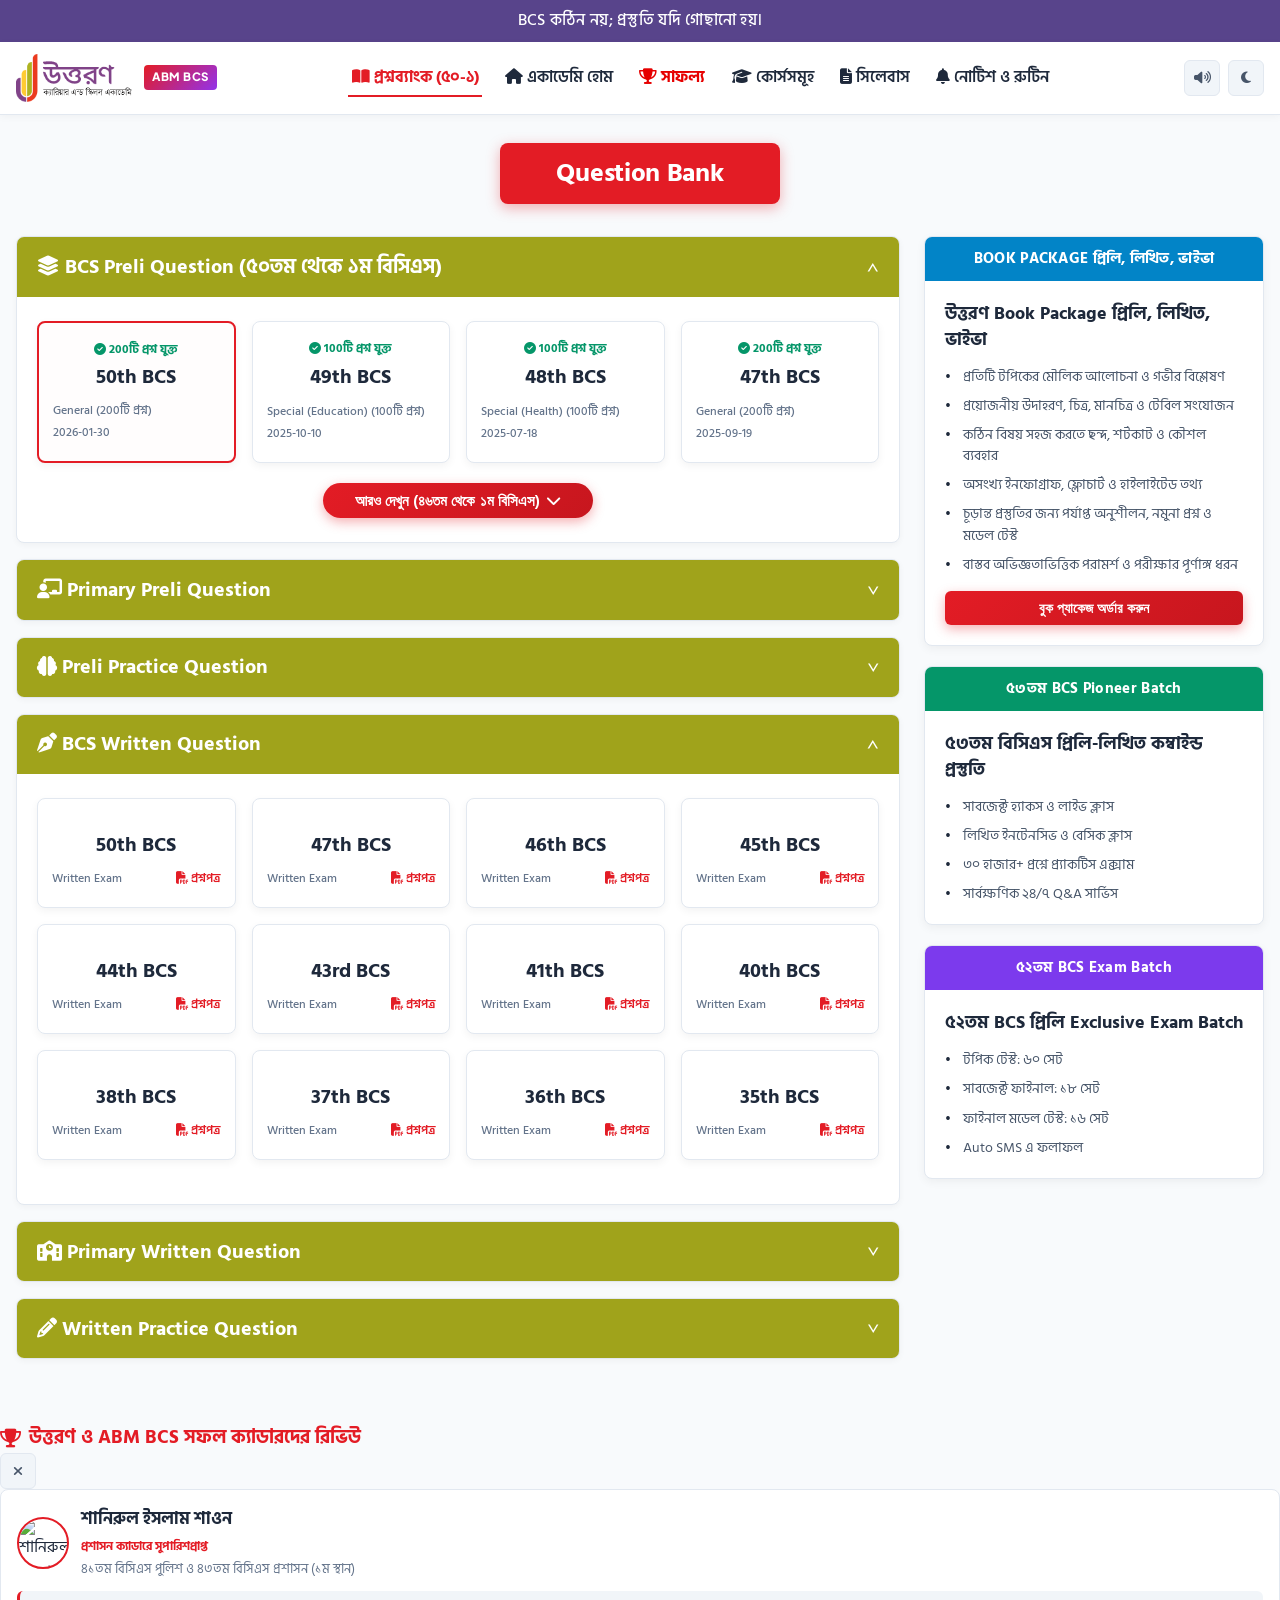
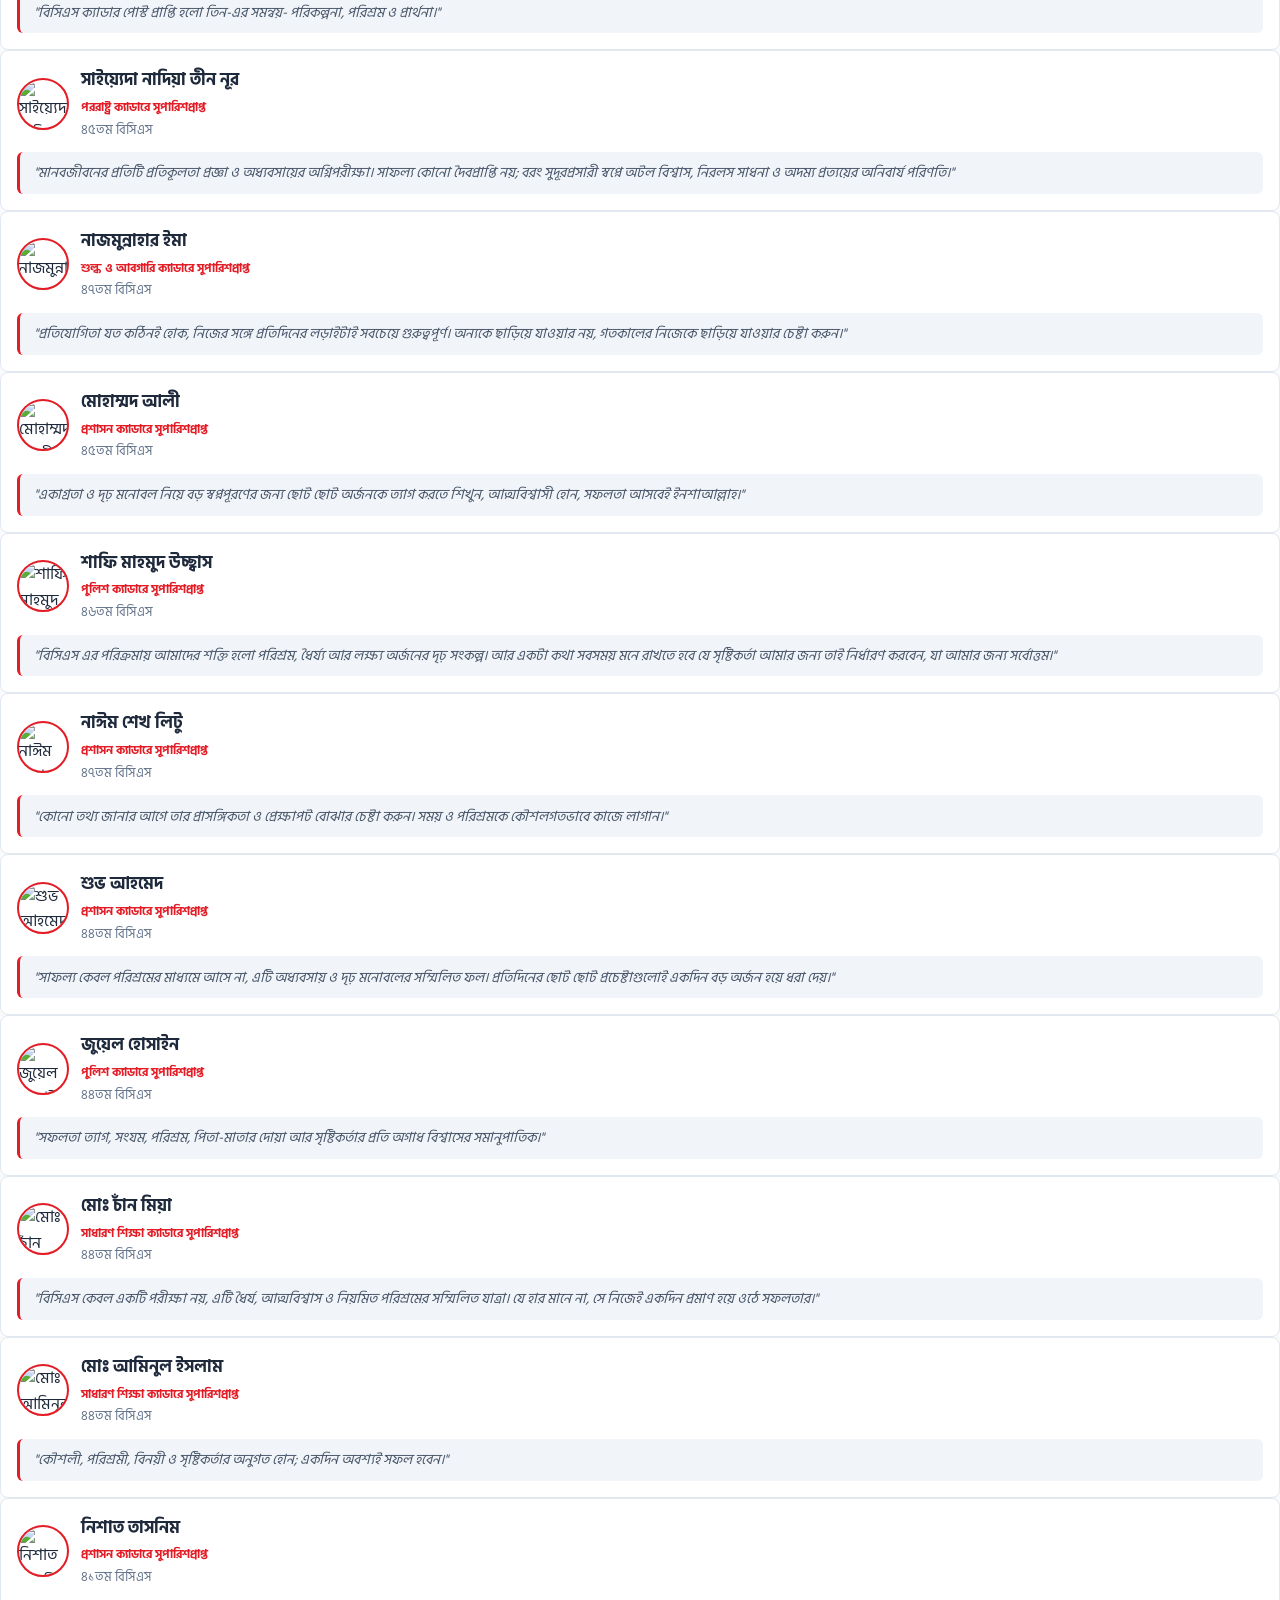
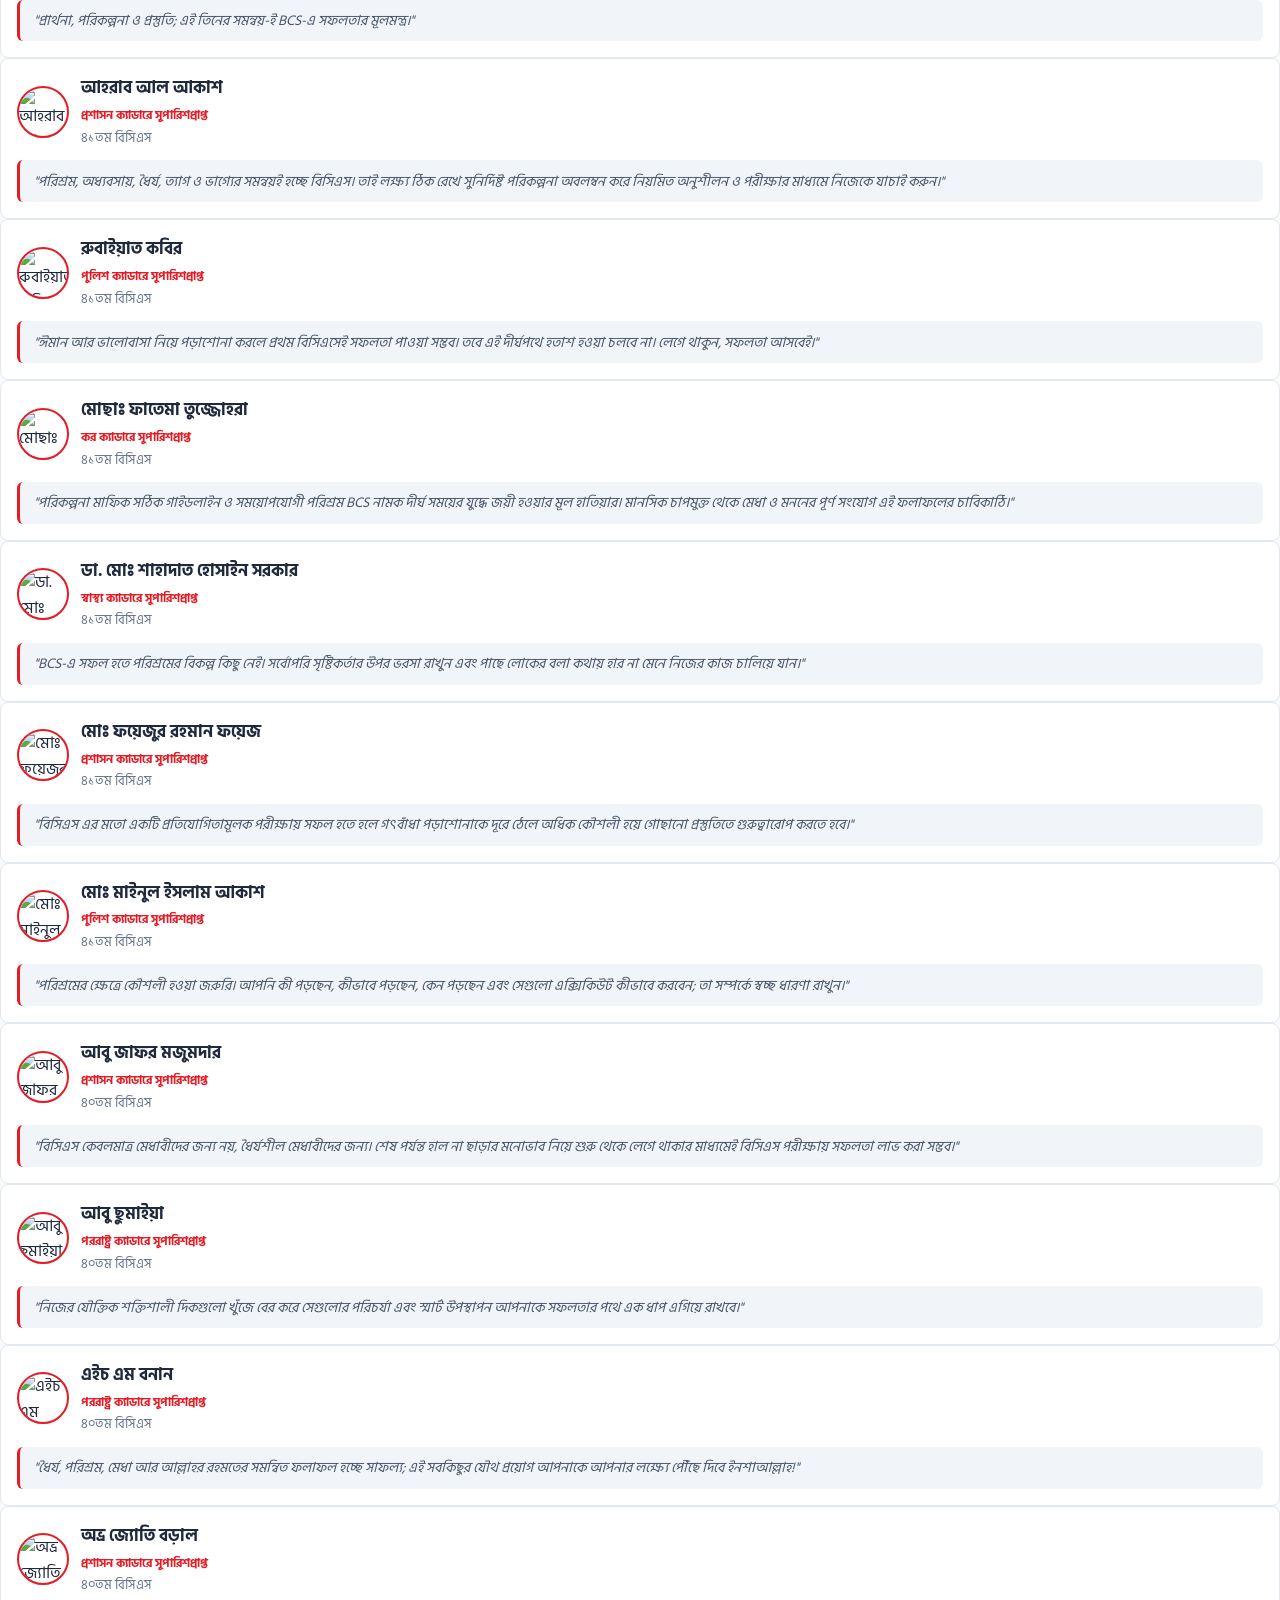
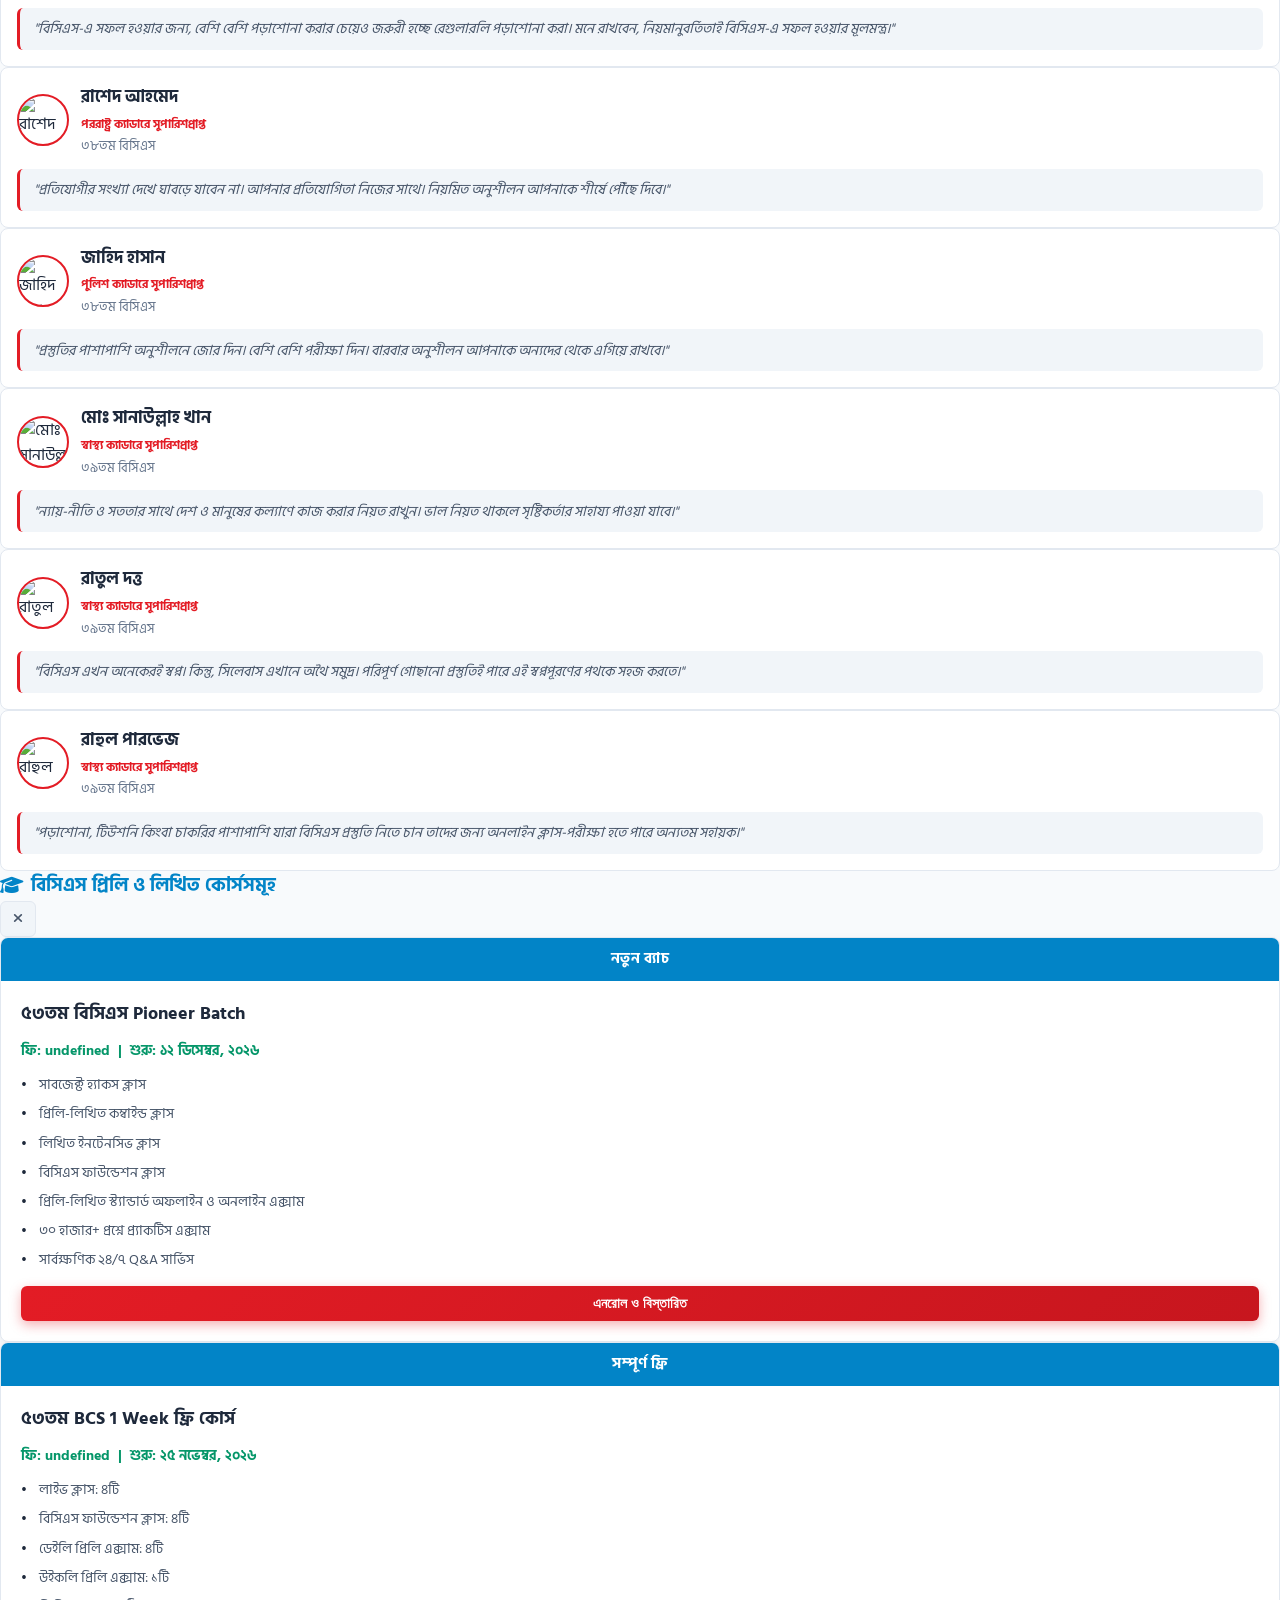
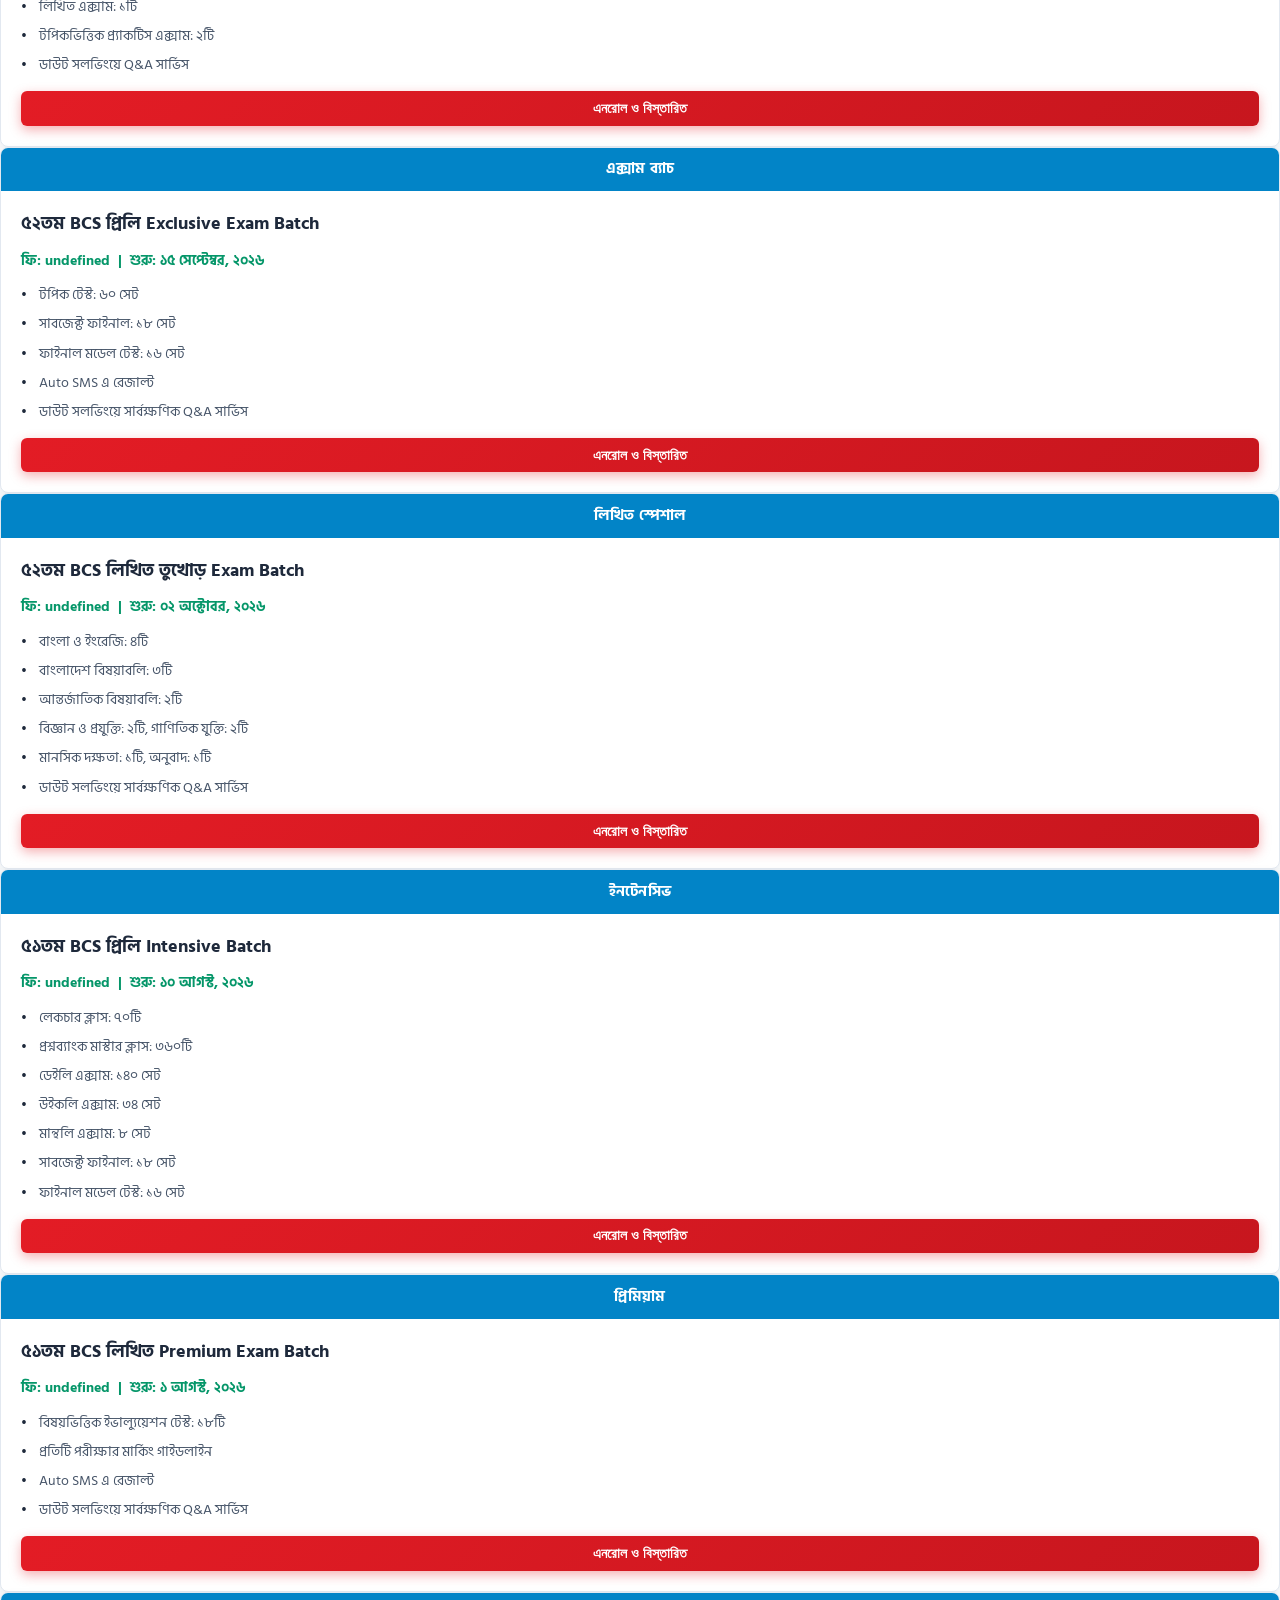
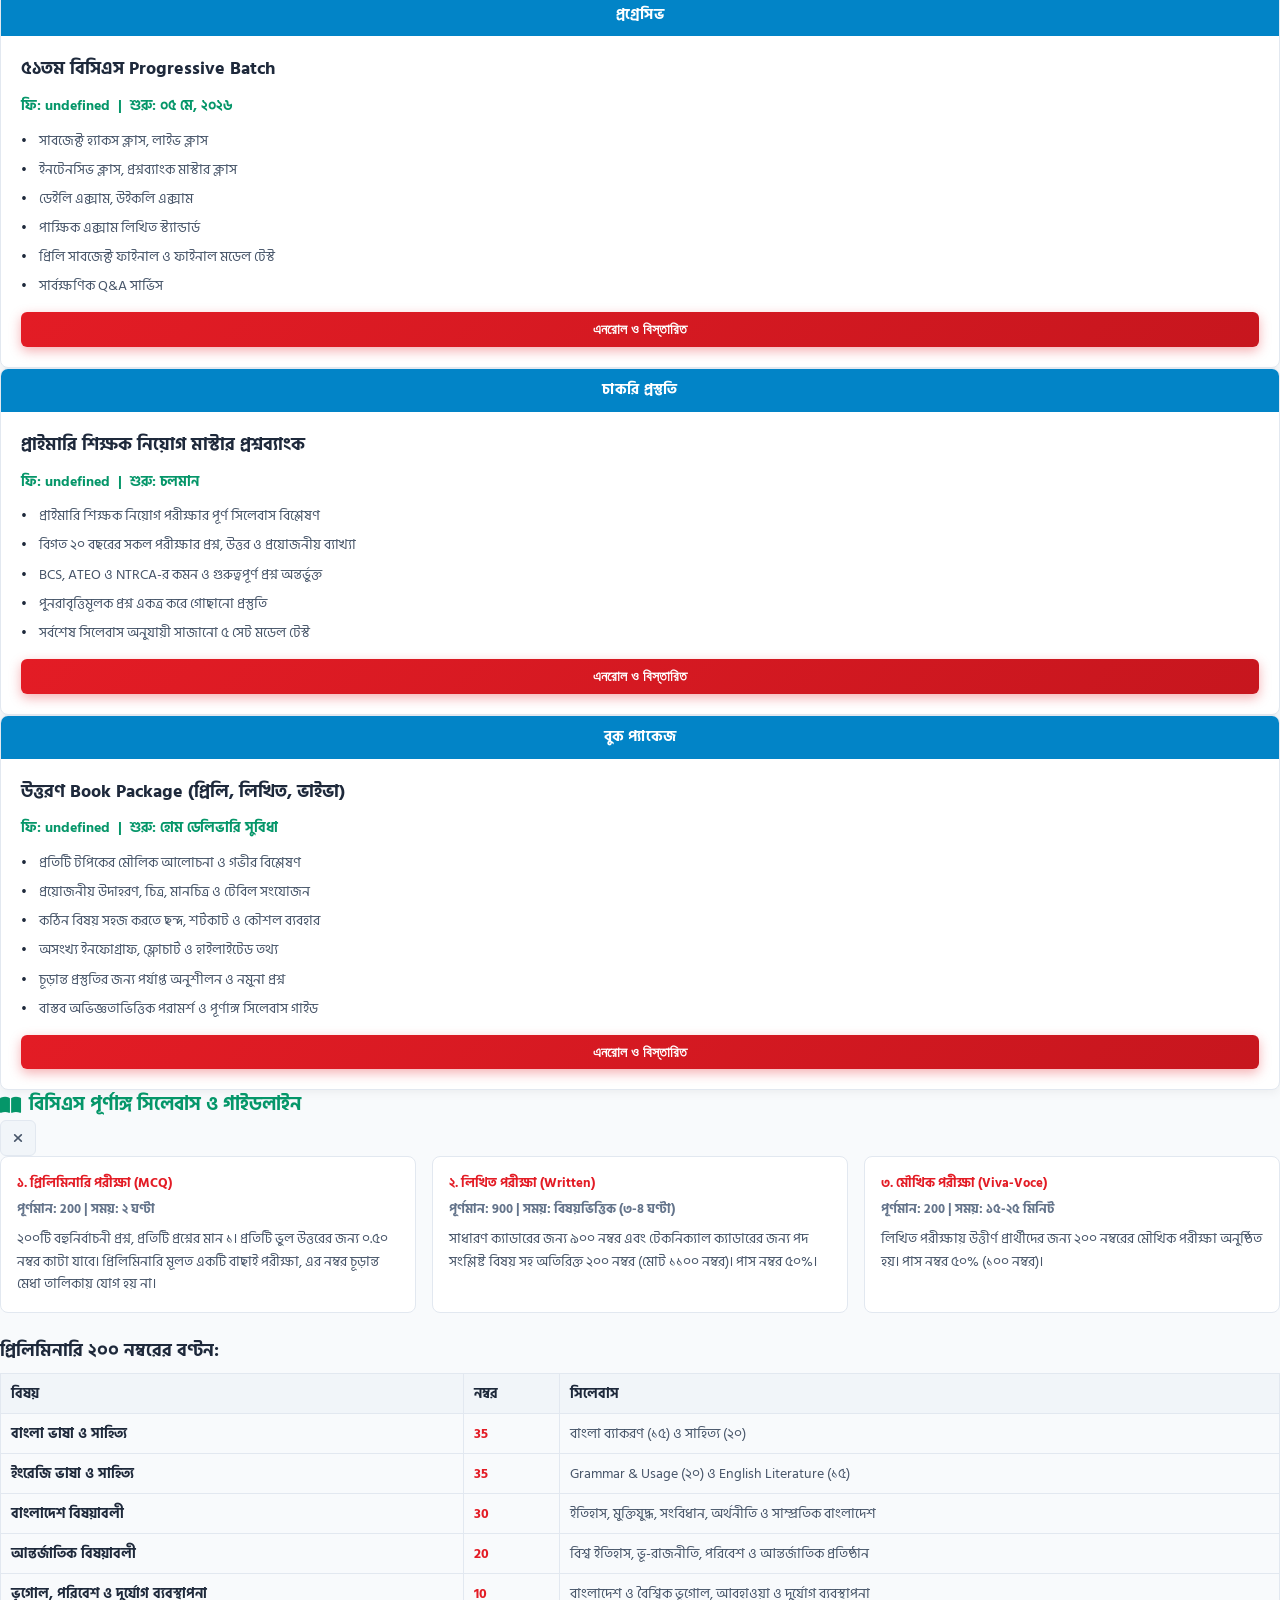
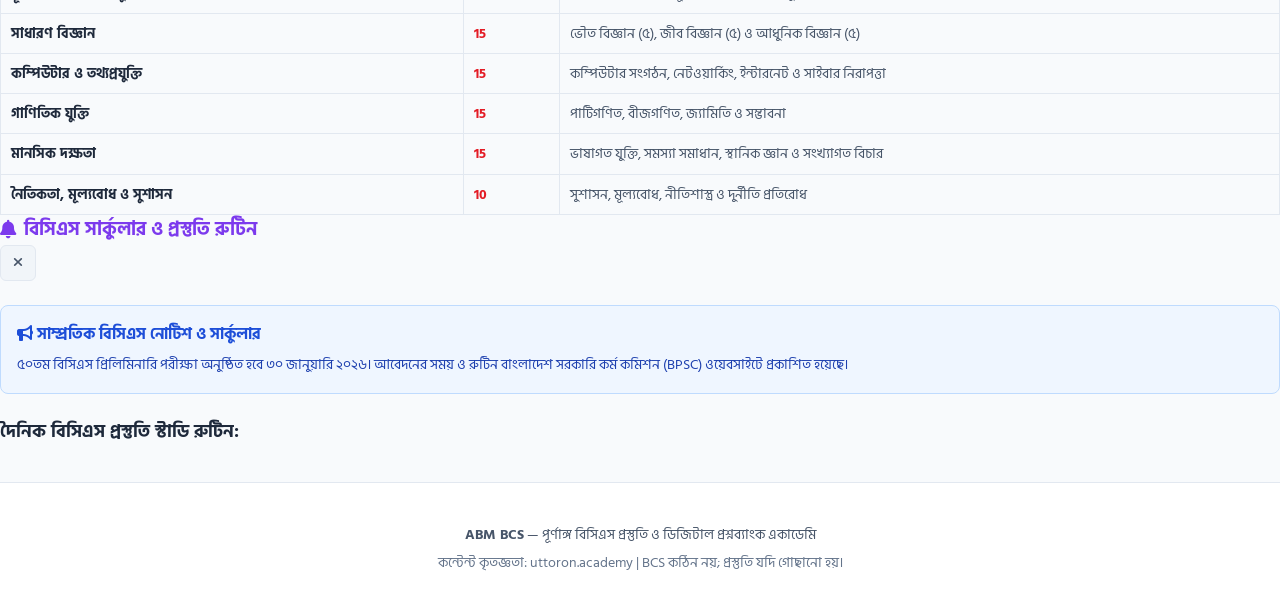
==== commit f50b547f: "Unify into single ABM BCS portal with 50th down to 1st BCS (5050+ questions & explanations)" ====
--- a/index.html
+++ b/index.html
@@ -3,8 +3,8 @@
 <head>
   <meta charset="UTF-8">
   <meta name="viewport" content="width=device-width, initial-scale=1.0">
-  <title>Question Bank - উত্তরণ ক্যারিয়ার এন্ড স্কিলস একাডেমি | ABM BCS</title>
-  <meta name="description" content="উত্তরণ ও ABM BCS প্রশ্নব্যাংক - ৫০তম বিসিএস সহ বিগত সকল বিসিএস প্রিলিমিনারি ও লিখিত প্রশ্নমালা, সমাধান ও মডেল টেস্ট।">
+  <title>ABM BCS - পূর্ণাঙ্গ বিসিএস প্রস্তুতি একাডেমি ও প্রশ্নব্যাংক (৫০তম থেকে ১ম বিসিএস)</title>
+  <meta name="description" content="ABM BCS পূর্ণাঙ্গ একাডেমি ও ডিজিটাল প্রশ্নব্যাংক - ৫০তম থেকে ১ম বিসিএস প্রিলিমিনারি ও লিখিত প্রশ্নমালা, সমাধান, KaTeX ব্যাখ্যা ও লাইভ মডেল টেস্ট।">
 
   <!-- Google Fonts: Hind Siliguri (Bengali) & Plus Jakarta Sans (English) -->
   <link rel="preconnect" href="https://fonts.googleapis.com">
@@ -27,34 +27,37 @@
 </head>
 <body>
 
-  <!-- 1. TOP PURPLE BANNER (Exact Match from Screenshot) -->
+  <!-- ==========================================
+       1. TOP PURPLE BANNER (Matches Uttoron Screenshot)
+       ========================================== -->
   <section class="topNav-section">
     <h2>BCS কঠিন নয়; প্রস্তুতি যদি গোছানো হয়।</h2>
   </section>
 
-  <!-- 2. MAIN HEADER (Exact Match from Screenshot) -->
+  <!-- ==========================================
+       2. UNIFIED MAIN HEADER & NAVIGATION
+       ========================================== -->
   <header class="header-wrapper">
     <div class="header-container">
-      <!-- Logo -->
-      <div class="header-logo-area" id="navHomeLogo">
+      <!-- Logo & Brand -->
+      <div class="header-logo-area" id="navHomeLogo" title="ABM BCS হোমপেজে যান" style="cursor:pointer;">
         <img src="logo.png" alt="উত্তরণ ক্যারিয়ার এন্ড স্কিলস একাডেমি" class="header-logo-img">
         <span class="abm-badge-brand">ABM BCS</span>
       </div>
 
-      <!-- Navigation Menu -->
+      <!-- Navigation Tabs (Switches views inside the same page) -->
       <nav>
         <ul class="main-navbar">
-          <li><a class="nav-item-link" id="navAboutBcs">About BCS</a></li>
-          <li><a class="nav-item-link pulse-red" id="navSuccess">সাফল্য</a></li>
-          <li><a class="nav-item-link" id="navCourses">Our Courses</a></li>
-          <li><a class="nav-item-link active" id="navQuestionBank">Question Bank</a></li>
-          <li><a class="nav-item-link" id="navNotice">Notice & Circular</a></li>
-          <li><a class="nav-item-link" id="navMonthly">Monthly Affairs</a></li>
-          <li><a class="nav-item-link" id="navExamCenter">Exam Center</a></li>
+          <li><a class="nav-item-link active" id="navTabQuestionBank"><i class="fa-solid fa-book-open"></i> প্রশ্নব্যাংক (৫০-১)</a></li>
+          <li><a class="nav-item-link" id="navTabHome"><i class="fa-solid fa-house"></i> একাডেমি হোম</a></li>
+          <li><a class="nav-item-link pulse-red" id="navTabSuccess"><i class="fa-solid fa-trophy"></i> সাফল্য</a></li>
+          <li><a class="nav-item-link" id="navTabCourses"><i class="fa-solid fa-graduation-cap"></i> কোর্সসমূহ</a></li>
+          <li><a class="nav-item-link" id="navTabSyllabus"><i class="fa-solid fa-file-lines"></i> সিলেবাস</a></li>
+          <li><a class="nav-item-link" id="navTabNotice"><i class="fa-solid fa-bell"></i> নোটিশ ও রুটিন</a></li>
         </ul>
       </nav>
 
-      <!-- Theme & Sound Actions -->
+      <!-- Theme & Audio Controls -->
       <div class="header-tools">
         <button class="header-tool-btn" id="soundToggleBtn" title="শব্দ অন/অফ করুন">
           <i class="fa-solid fa-volume-high"></i>
@@ -66,7 +69,9 @@
     </div>
   </header>
 
-  <!-- 3. QUESTION BANK VIEW (Exact Match from Screenshot) -->
+  <!-- ==========================================
+       VIEW A: QUESTION BANK VIEW (Matches Exact Screenshot)
+       ========================================== -->
   <main class="qb-page-container" id="qbMainView">
 
     <!-- Red "Question Bank" center banner -->
@@ -80,64 +85,27 @@
       <!-- LEFT COLUMN: ACCORDIONS -->
       <div class="qb-accordions-group">
 
-        <!-- Accordion 1: BCS Preli Question (Open by default) -->
+        <!-- Accordion 1: BCS Preli Question (৫০তম থেকে ১ম বিসিএস) -->
         <div class="qb-accordion-item" id="accItemPreli">
           <div class="qb-accordion-header" id="accHeaderPreli">
-            <h3>BCS Preli Question</h3>
+            <h3><i class="fa-solid fa-layer-group"></i> BCS Preli Question (৫০তম থেকে ১ম বিসিএস)</h3>
             <span class="qb-accordion-toggle-icon">∧</span>
           </div>
           <div class="qb-accordion-body" id="accBodyPreli">
             <!-- 4 Cards Initially Visible Grid -->
             <div class="qb-cards-grid" id="preliCardsInitialGrid">
-              <!-- Card 1: 50th BCS (Active with complete questions!) -->
-              <div class="qb-exam-card active-50th" id="card50thBcs" title="৫০তম বিসিএস সম্পূর্ণ প্রশ্ন ও মডেল টেস্ট খুলুন">
-                <div style="font-size:0.75rem; color:#e31c25; font-weight:700; text-align:center; margin-bottom:2px;">
-                  <i class="fa-solid fa-fire"></i> পূর্ণাঙ্গ প্রশ্ন ও সমাধান
-                </div>
-                <h4>50th BCS</h4>
-                <div class="qb-exam-meta">
-                  <span>General</span>
-                  <span>2026-01-30</span>
-                </div>
-              </div>
-
-              <!-- Card 2: 49th BCS -->
-              <div class="qb-exam-card" onclick="alert('৪৯তম বিসিএস (শিক্ষা ক্যাডার বিশেষ) প্রশ্নমালা শীঘ্রই যুক্ত হচ্ছে!')">
-                <h4 style="margin-top:0.8rem;">49th BCS</h4>
-                <div class="qb-exam-meta" style="flex-direction:column; align-items:flex-start; gap:2px;">
-                  <span>Special (Education)</span>
-                  <span>General Part &nbsp; 2025-10-10</span>
-                </div>
-              </div>
-
-              <!-- Card 3: 47th BCS -->
-              <div class="qb-exam-card" onclick="alert('৪৭তম বিসিএস প্রিলিমিনারি প্রশ্নমালা শীঘ্রই যুক্ত হচ্ছে!')">
-                <h4 style="margin-top:0.8rem;">47th BCS</h4>
-                <div class="qb-exam-meta">
-                  <span>General</span>
-                  <span>2025-09-19</span>
-                </div>
-              </div>
-
-              <!-- Card 4: 48th BCS -->
-              <div class="qb-exam-card" onclick="alert('৪৮তম বিসিএস (স্বাস্থ্য ক্যাডার বিশেষ) প্রশ্নমালা শীঘ্রই যুক্ত হচ্ছে!')">
-                <h4 style="margin-top:0.8rem;">48th BCS</h4>
-                <div class="qb-exam-meta" style="flex-direction:column; align-items:flex-start; gap:2px;">
-                  <span>Special (Health)</span>
-                  <span>General Part &nbsp; 2025-07-18</span>
-                </div>
-              </div>
-            </div>
-
-            <!-- Extended Cards Grid (Shown when 'আরও দেখুন ∨' is clicked) -->
+              <!-- Dynamically populated with 50th, 49th, 48th, 47th BCS cards -->
+            </div>
+
+            <!-- Extended Cards Grid (Shown when 'আরও দেখুন ∨' is clicked: 46th down to 1st BCS) -->
             <div class="qb-cards-grid" id="preliCardsExtendedGrid" style="display:none;">
-              <!-- Populated by JavaScript for 48th Medical, 46th, 45th, 44th, 43rd, 42nd, 41st, 40th, down to 10th BCS! -->
-            </div>
-
-            <!-- Red "আরও দেখুন ∨" Button (Exact Match) -->
+              <!-- Dynamically populated with 46th to 1st BCS cards -->
+            </div>
+
+            <!-- Red "আরও দেখুন ∨" Button -->
             <div class="btn-show-more-wrap">
               <button class="btn-show-more" id="btnShowMorePreli">
-                <span id="showMoreText">আরও দেখুন</span> <i class="fa-solid fa-chevron-down" id="showMoreIcon"></i>
+                <span id="showMoreText">আরও দেখুন (৪৬তম থেকে ১ম বিসিএস)</span> <i class="fa-solid fa-chevron-down" id="showMoreIcon"></i>
               </button>
             </div>
           </div>
@@ -146,12 +114,12 @@
         <!-- Accordion 2: Primary Preli Question -->
         <div class="qb-accordion-item collapsed">
           <div class="qb-accordion-header" onclick="this.parentElement.classList.toggle('collapsed')">
-            <h3>Primary Preli Question</h3>
+            <h3><i class="fa-solid fa-chalkboard-user"></i> Primary Preli Question</h3>
             <span class="qb-accordion-toggle-icon">∧</span>
           </div>
           <div class="qb-accordion-body">
-            <p style="color:var(--text-secondary); font-size:0.95rem; text-align:center; padding:1rem 0;">
-              প্রাথমিক সহকারী শিক্ষক নিয়োগ পরীক্ষার বিগত ২০ বছরের মাস্টার প্রশ্নব্যাংক ও সমাধান।
+            <p style="color:var(--text-secondary); font-size:0.95rem; text-align:center; padding:1.2rem 0;">
+              প্রাথমিক সহকারী শিক্ষক নিয়োগ পরীক্ষার বিগত ২০ বছরের মাস্টার প্রশ্নব্যাংক ও বিষয়ভিত্তিক সমাধান।
             </p>
           </div>
         </div>
@@ -159,12 +127,12 @@
         <!-- Accordion 3: Preli Practice Question -->
         <div class="qb-accordion-item collapsed">
           <div class="qb-accordion-header" onclick="this.parentElement.classList.toggle('collapsed')">
-            <h3>Preli Practice Question</h3>
+            <h3><i class="fa-solid fa-brain"></i> Preli Practice Question</h3>
             <span class="qb-accordion-toggle-icon">∧</span>
           </div>
           <div class="qb-accordion-body">
-            <p style="color:var(--text-secondary); font-size:0.95rem; text-align:center; padding:1rem 0;">
-              টপিকভিত্তিক স্পেশাল প্র্যাকটিস প্রশ্ন ও দৈনিক মডেল টেস্ট।
+            <p style="color:var(--text-secondary); font-size:0.95rem; text-align:center; padding:1.2rem 0;">
+              টপিকভিত্তিক স্পেশাল প্র্যাকটিস প্রশ্ন, বিষয়ভিত্তিক শর্টকাট নোট এবং দৈনিক মডেল টেস্ট।
             </p>
           </div>
         </div>
@@ -172,12 +140,12 @@
         <!-- Accordion 4: BCS Written Question -->
         <div class="qb-accordion-item">
           <div class="qb-accordion-header" onclick="this.parentElement.classList.toggle('collapsed')">
-            <h3>BCS Written Question</h3>
+            <h3><i class="fa-solid fa-pen-nib"></i> BCS Written Question</h3>
             <span class="qb-accordion-toggle-icon">∧</span>
           </div>
           <div class="qb-accordion-body">
             <div class="qb-cards-grid" id="writtenCardsGrid">
-              <!-- Populated by JavaScript: 50th, 47th, 46th, 45th, 44th, 43rd, 41st, 40th, 38th, 37th, 36th, 35th BCS -->
+              <!-- Populated by JavaScript: 50th, 47th, 46th, 45th, 44th, 43rd, 41st, 40th, 38th, 37th, 36th, 35th BCS Written -->
             </div>
           </div>
         </div>
@@ -185,11 +153,11 @@
         <!-- Accordion 5: Primary Written Question -->
         <div class="qb-accordion-item collapsed">
           <div class="qb-accordion-header" onclick="this.parentElement.classList.toggle('collapsed')">
-            <h3>Primary Written Question</h3>
+            <h3><i class="fa-solid fa-school"></i> Primary Written Question</h3>
             <span class="qb-accordion-toggle-icon">∧</span>
           </div>
           <div class="qb-accordion-body">
-            <p style="color:var(--text-secondary); font-size:0.95rem; text-align:center; padding:1rem 0;">
+            <p style="color:var(--text-secondary); font-size:0.95rem; text-align:center; padding:1.2rem 0;">
               প্রাইমারি শিক্ষক নিয়োগ লিখিত পরীক্ষার সমাধান আর্কাইভ।
             </p>
           </div>
@@ -198,19 +166,19 @@
         <!-- Accordion 6: Written Practice Question -->
         <div class="qb-accordion-item collapsed">
           <div class="qb-accordion-header" onclick="this.parentElement.classList.toggle('collapsed')">
-            <h3>Written Practice Question</h3>
+            <h3><i class="fa-solid fa-pencil"></i> Written Practice Question</h3>
             <span class="qb-accordion-toggle-icon">∧</span>
           </div>
           <div class="qb-accordion-body">
-            <p style="color:var(--text-secondary); font-size:0.95rem; text-align:center; padding:1rem 0;">
-              লিখিত পরীক্ষার জন্য বিষয়ভিত্তিক স্ট্যান্ডার্ড প্র্যাকটিস শিট।
+            <p style="color:var(--text-secondary); font-size:0.95rem; text-align:center; padding:1.2rem 0;">
+              লিখিত পরীক্ষার জন্য বিষয়ভিত্তিক স্ট্যান্ডার্ড প্র্যাকটিস শিট ও নমুনা সমাধান।
             </p>
           </div>
         </div>
 
       </div>
 
-      <!-- RIGHT COLUMN: SIDEBAR COURSES (Exact Match from Screenshot) -->
+      <!-- RIGHT COLUMN: SIDEBAR COURSES (Matches Screenshot) -->
       <aside class="qb-sidebar-col">
         <!-- Sidebar Card 1: Uttoron Book Package (Exact Match) -->
         <div class="sidebar-course-card">
@@ -270,8 +238,137 @@
   </main>
 
   <!-- ==========================================
-       4. INTERACTIVE 50TH BCS PRACTICE & EXAM SCREEN
-       Opens when clicking "50th BCS"
+       VIEW B: ACADEMY HOME VIEW (Unified inside the same site)
+       ========================================== -->
+  <section class="portal-home-container" id="portalHomeView" style="display:none;">
+    
+    <!-- Hero Banner Section -->
+    <div class="portal-hero-section">
+      <div class="portal-hero-badge">
+        <i class="fa-solid fa-certificate"></i> বিসিএস প্রস্তুতির এক বিশ্বস্ত ঠিকানা
+      </div>
+      <h1 class="portal-hero-title">
+        ABM BCS - পূর্ণাঙ্গ বিসিএস প্রস্তুতি ও ডিজিটাল একাডেমি
+      </h1>
+      <p class="portal-hero-subtitle">
+        ৫০তম থেকে ১ম বিসিএস পর্যন্ত সর্বমোট ৫,০৫০+ প্রশ্ন ও নির্ভুল ব্যাখ্যা, লাইভ পরীক্ষা, স্মার্ট বিশ্লেষণ এবং টপার ক্যাডারদের বাস্তব দিকনির্দেশনা—সবকিছু এক জায়গায়।
+      </p>
+
+      <div class="portal-hero-ctas">
+        <button class="portal-cta-btn primary" id="btnGoToQuestionBank">
+          <i class="fa-solid fa-book-open"></i> প্রশ্নব্যাংকে যান (৫০তম থেকে ১ম বিসিএস)
+        </button>
+        <button class="portal-cta-btn secondary" id="btnLaunch50thQuickExam">
+          <i class="fa-solid fa-play"></i> ৫০তম বিসিএস মডেল টেস্ট দিন
+        </button>
+        <button class="portal-cta-btn outline" id="btnOpenSyllabusHero">
+          <i class="fa-solid fa-file-lines"></i> পূর্ণাঙ্গ সিলেবাস
+        </button>
+      </div>
+
+      <!-- Live Highlights Grid -->
+      <div class="portal-stats-grid">
+        <div class="portal-stat-card">
+          <div class="portal-stat-icon" style="background:rgba(227, 28, 37, 0.1); color:#e31c25;">
+            <i class="fa-solid fa-layer-group"></i>
+          </div>
+          <div class="portal-stat-info">
+            <h3>৫০টি বিসিএস</h3>
+            <p>১ম থেকে ৫০তম পর্যন্ত সকল পরীক্ষা কভার্ড</p>
+          </div>
+        </div>
+
+        <div class="portal-stat-card">
+          <div class="portal-stat-icon" style="background:rgba(5, 150, 105, 0.1); color:#059669;">
+            <i class="fa-solid fa-circle-check"></i>
+          </div>
+          <div class="portal-stat-info">
+            <h3>৫,০৫০+ প্রশ্ন</h3>
+            <p>প্রতিটি প্রশ্নের নির্ভুল উত্তর ও KaTeX ব্যাখ্যা</p>
+          </div>
+        </div>
+
+        <div class="portal-stat-card">
+          <div class="portal-stat-icon" style="background:rgba(2, 132, 199, 0.1); color:#0284c7;">
+            <i class="fa-solid fa-shapes"></i>
+          </div>
+          <div class="portal-stat-info">
+            <h3>১০টি বিষয়</h3>
+            <p>বিসিএস প্রিলিমিনারির সকল সিলেবাস ক্যাটাগরি</p>
+          </div>
+        </div>
+
+        <div class="portal-stat-card">
+          <div class="portal-stat-icon" style="background:rgba(124, 58, 237, 0.1); color:#7c3aed;">
+            <i class="fa-solid fa-clock"></i>
+          </div>
+          <div class="portal-stat-info">
+            <h3>মডেল টেস্ট</h3>
+            <p>১২০ মিনিট টাইমার ও -০.৫০ নেগেটিভ মার্কিং</p>
+          </div>
+        </div>
+      </div>
+    </div>
+
+    <!-- Core Features Section -->
+    <section class="portal-section">
+      <div class="portal-section-header">
+        <span class="portal-section-tag">প্রস্তুতি ফিচারসমূহ</span>
+        <h2>কেন ABM BCS প্রশ্নব্যাংক ও একাডেমি সেরা?</h2>
+      </div>
+
+      <div class="portal-features-grid">
+        <div class="portal-feature-item">
+          <div class="feature-icon-bubble" style="background:#eff6ff; color:#2563eb;">
+            <i class="fa-solid fa-filter"></i>
+          </div>
+          <h4>বিষয়ভিত্তিক স্মার্ট ফিল্টারিং</h4>
+          <p>বাংলা, ইংরেজি, গণিত, বিজ্ঞান ও বাংলাদেশ বিষয়াবলী সহ ১০টি বিষয়ে আলাদা ফিল্টার করে পড়ার সুবিধা।</p>
+        </div>
+
+        <div class="portal-feature-item">
+          <div class="feature-icon-bubble" style="background:#f0fdf4; color:#16a34a;">
+            <i class="fa-solid fa-calculator"></i>
+          </div>
+          <h4>KaTeX গাণিতিক ও বিজ্ঞান সূত্র</h4>
+          <p>গণিত ও বিজ্ঞানের প্রতিটি সমীকরণ পরিষ্কার ও নিখুঁত ফন্টে রেন্ডার করা হয়েছে।</p>
+        </div>
+
+        <div class="portal-feature-item">
+          <div class="feature-icon-bubble" style="background:#fef2f2; color:#dc2626;">
+            <i class="fa-solid fa-stopwatch"></i>
+          </div>
+          <h4>রিয়েল এক্সাম ও ওএমআর প্যালেট</h4>
+          <p>১-২০০ প্রশ্নের ভিজুয়াল ট্র্যাকার, অ্যানসার স্ট্যাটাস এবং নেগেটিভ মার্কিং সহ চূড়ান্ত মূল্যায়ন।</p>
+        </div>
+
+        <div class="portal-feature-item">
+          <div class="feature-icon-bubble" style="background:#faf5ff; color:#9333ea;">
+            <i class="fa-solid fa-bookmark"></i>
+          </div>
+          <h4>বুকমার্ক ও রিভিশন মোড</h4>
+          <p>কঠিন বা গুরুত্বপূর্ণ প্রশ্ন এক ক্লিকে বুকমার্ক করে পরীক্ষার আগে দ্রুত রিভিশন দিন।</p>
+        </div>
+      </div>
+    </section>
+
+    <!-- Cadre Success Stories Section -->
+    <section class="portal-section" style="background:var(--bg-surface-secondary); padding:3rem 1.5rem; border-radius:12px; margin:2rem 0;">
+      <div class="portal-section-header">
+        <span class="portal-section-tag" style="background:#fee2e2; color:#e31c25;">সফল ক্যাডারদের অভিজ্ঞতা</span>
+        <h2>উত্তরণ ও ABM BCS শিক্ষার্থীদের সাফল্যগাথা</h2>
+      </div>
+
+      <div class="portal-testimonials-grid" id="homeTestimonialsGrid">
+        <!-- Rendered by JS from homepage_data.js -->
+      </div>
+    </section>
+
+  </section>
+
+  <!-- ==========================================
+       4. INTERACTIVE BCS PRACTICE & EXAM SCREEN
+       Loads ANY BCS Exam dynamically (50th down to 10th)
        ========================================== -->
   <div class="exam-fullscreen-modal" id="examModal50th">
     <div class="modal-sticky-header">
@@ -299,165 +396,160 @@
       </div>
     </div>
 
-    <div class="qb-page-container" style="margin-top:1.25rem;">
-      <!-- Controls Bar -->
-      <div class="controls-bar" id="controlsBar" style="display:flex; flex-direction:column; gap:1rem; margin-bottom:1.5rem;">
-        <div class="search-and-jump" style="display:flex; gap:0.75rem; flex-wrap:wrap; align-items:center;">
-          <div class="search-box" style="flex:1; min-width:240px; position:relative;">
-            <i class="fa-solid fa-magnifying-glass" style="position:absolute; left:1rem; top:50%; transform:translateY(-50%); color:var(--text-muted);"></i>
-            <input type="text" id="searchInput" placeholder="প্রশ্ন, অপশন বা ব্যাখ্যায় খুঁজুন..." style="width:100%; padding:0.7rem 1rem 0.7rem 2.5rem; border:1px solid var(--border-subtle); border-radius:8px; font-family:var(--font-bangla);">
-          </div>
-          <div class="jump-box" style="display:flex; align-items:center; gap:0.4rem; background:var(--bg-surface); padding:0.35rem 0.6rem; border:1px solid var(--border-subtle); border-radius:8px;">
-            <label for="jumpInput" style="font-size:0.85rem; font-weight:600;">প্রশ্ন নং:</label>
-            <input type="number" id="jumpInput" min="1" max="200" placeholder="1-200" style="width:55px; text-align:center; padding:0.25rem; font-weight:700;">
-            <button id="jumpBtn" style="background:#e31c25; color:#fff; border:none; border-radius:4px; padding:0.3rem 0.6rem; font-weight:700; cursor:pointer;">যান</button>
-          </div>
-          <button id="resetAnswersBtn" style="padding:0.5rem 0.85rem; border:1px solid var(--border-subtle); border-radius:8px; background:var(--bg-surface); cursor:pointer;">
-            <i class="fa-solid fa-rotate-left"></i> রিসেট
-          </button>
-        </div>
-
-        <!-- Subject Filter Pills -->
-        <div style="overflow-x:auto; padding-bottom:0.3rem;">
-          <div id="subjectFilterContainer" style="display:flex; gap:0.5rem;">
-            <!-- Populated by JS -->
-          </div>
-        </div>
-      </div>
-
-      <!-- Question Feed + Sidebar -->
-      <div class="content-layout" id="contentLayout" style="display:grid; grid-template-columns:1fr; gap:1.5rem;">
-        <div class="questions-container" id="questionsContainer">
-          <!-- Populated by JS -->
-        </div>
-
-        <aside class="exam-sidebar" id="examSidebar" style="display:none;">
-          <div class="exam-timer-card" style="background:linear-gradient(135deg, #e31c25, #9333ea); color:#fff; padding:0.85rem 1rem; border-radius:8px; display:flex; justify-content:space-between; align-items:center;">
-            <div>
-              <div style="font-size:0.8rem; opacity:0.9;">অবশিষ্ট সময়</div>
-              <div style="font-size:1.4rem; font-weight:800; font-family:var(--font-english);" id="examTimerVal">02:00:00</div>
-            </div>
-            <button id="pauseTimerBtn" style="background:rgba(255,255,255,0.25); border:none; color:#fff; padding:0.4rem 0.6rem; border-radius:6px; cursor:pointer;">
-              <i class="fa-solid fa-pause"></i>
+    <!-- Mode Banner (Exam vs Study) -->
+    <div class="exam-mode-banner" id="examModeBanner">
+      <div class="mode-info">
+        <i class="fa-solid fa-lightbulb"></i>
+        <span id="modeDescription">
+          <strong>অনুশীলন মোড:</strong> অপশনে ক্লিক করে সাথে সাথে সঠিক উত্তর ও পূর্ণাঙ্গ ব্যাখ্যা দেখুন।
+        </span>
+      </div>
+      <div class="exam-timer-box" id="examTimerBox" style="display:none;">
+        <i class="fa-solid fa-clock"></i>
+        <span>বাকি সময়: <strong id="examTimerDisplay">02:00:00</strong></span>
+        <button class="timer-btn" id="btnPauseTimer" title="টাইমার পজ"><i class="fa-solid fa-pause"></i></button>
+        <button class="btn-submit-exam" id="btnSubmitExam"><i class="fa-solid fa-paper-plane"></i> জমা দিন</button>
+      </div>
+    </div>
+
+    <!-- Exam Body Container -->
+    <div class="exam-modal-body">
+      <!-- Subject Filter Pills -->
+      <div class="exam-subject-bar">
+        <div class="subject-pills-scroll" id="subjectFilterContainer">
+          <!-- Dynamically populated -->
+        </div>
+
+        <!-- Search & Question Navigation -->
+        <div class="exam-tools-row">
+          <div class="exam-search-box">
+            <i class="fa-solid fa-magnifying-glass"></i>
+            <input type="text" id="examSearchInput" placeholder="প্রশ্ন বা উত্তরের কি-ওয়ার্ড খুঁজুন...">
+          </div>
+          <div class="exam-stats-summary" id="examStatsSummary">
+            <span>মোট: <strong>২০০</strong></span> | 
+            <span>উত্তর দিয়েছেন: <strong id="statAnsweredCount" style="color:#059669;">0</strong></span> | 
+            <span>বুকমার্ক: <strong id="statBookmarkCount" style="color:#e31c25;">0</strong></span>
+          </div>
+        </div>
+      </div>
+
+      <!-- Main Layout: Question List (Left) + OMR Palette (Right in Exam Mode) -->
+      <div class="exam-content-split">
+        <!-- Question List -->
+        <div class="exam-questions-list" id="examQuestionsList">
+          <!-- Dynamically populated by app.js -->
+        </div>
+
+        <!-- OMR Navigator Sidebar (Exam Mode Only) -->
+        <aside class="exam-omr-sidebar" id="examOmrSidebar" style="display:none;">
+          <h4><i class="fa-solid fa-border-all"></i> ওএমআর প্রশ্ন প্যালেট</h4>
+          <p style="font-size:0.75rem; color:var(--text-muted); margin-bottom:0.5rem;">
+            যেকোনো প্রশ্নে সরাসরি যেতে নম্বরে ক্লিক করুন:
+          </p>
+          <div class="omr-legend">
+            <span><span class="omr-dot dot-answered"></span> উত্তর দিয়েছেন</span>
+            <span><span class="omr-dot dot-unanswered"></span> বাকি</span>
+          </div>
+          <div class="omr-palette-grid" id="omrPaletteGrid">
+            <!-- 1 to 200 numbers -->
+          </div>
+        </aside>
+      </div>
+
+      <!-- Exam Result Dialog / Overlay -->
+      <div class="exam-result-overlay" id="examResultOverlay" style="display:none;">
+        <div class="exam-result-card">
+          <div class="result-header">
+            <i class="fa-solid fa-trophy result-trophy"></i>
+            <h3>পরীক্ষার ফলাফল ও মূল্যায়ন</h3>
+            <p id="resultExamName">৫০তম বিসিএস প্রিলিমিনারি পূর্ণাঙ্গ পরীক্ষা</p>
+          </div>
+          <div class="result-metrics-grid">
+            <div class="result-metric score">
+              <span class="metric-label">প্রাপ্ত স্কোর</span>
+              <span class="metric-val" id="resultNetScore">0.00</span>
+              <span class="metric-sub" id="resultMaxScore">সর্বমোট: ২০০</span>
+            </div>
+            <div class="result-metric correct">
+              <span class="metric-label">সঠিক উত্তর</span>
+              <span class="metric-val" id="resultCorrectCount">0</span>
+              <span class="metric-sub">(+১.০০ প্রতি সঠিক)</span>
+            </div>
+            <div class="result-metric wrong">
+              <span class="metric-label">ভুল উত্তর</span>
+              <span class="metric-val" id="resultWrongCount">0</span>
+              <span class="metric-sub">(-০.৫০ নেগেটিভ)</span>
+            </div>
+            <div class="result-metric skipped">
+              <span class="metric-label">অনুত্তর</span>
+              <span class="metric-val" id="resultSkippedCount">0</span>
+              <span class="metric-sub">(০ মার্কস)</span>
+            </div>
+          </div>
+          <div class="result-actions">
+            <button class="btn-result-action primary" id="btnReviewExam">
+              <i class="fa-solid fa-book-open"></i> উত্তর ও ব্যাখ্যা রিভিউ করুন
             </button>
-          </div>
-
-          <div style="display:flex; justify-content:space-between; font-size:0.85rem; color:var(--text-secondary); margin:0.5rem 0;">
-            <span>উত্তর: <strong id="answeredCount" style="color:#059669;">0</strong>/200</span>
-            <span>বাকি: <strong id="unansweredCount" style="color:#e31c25;">200</strong></span>
-          </div>
-
-          <div style="font-size:0.85rem; font-weight:700; color:var(--text-secondary);">প্রশ্ন প্যালেট (১-২০০):</div>
-          <div style="overflow-y:auto; max-height:300px;">
-            <div class="palette-grid" id="paletteGrid" style="display:grid; grid-template-columns:repeat(5, 1fr); gap:0.35rem;">
-              <!-- 1 to 200 buttons -->
-            </div>
-          </div>
-
-          <button class="btn-show-more" id="examSubmitBtn" style="width:100%; justify-content:center; margin-top:0.75rem; border-radius:8px;">
-            <i class="fa-solid fa-paper-plane"></i> পরীক্ষা জমা দিন
-          </button>
-        </aside>
-      </div>
-
-      <!-- Pagination Bar -->
-      <div class="pagination-bar" id="paginationBar" style="display:flex; justify-content:center; align-items:center; gap:0.75rem; margin-top:2rem;">
-        <button class="header-tool-btn" id="prevPageBtn" style="width:auto; padding:0.4rem 0.9rem;">পূর্ববর্তী</button>
-        <span id="pageInfo" style="font-size:0.9rem; color:var(--text-secondary);">পৃষ্ঠা ১ / ২০</span>
-        <button class="header-tool-btn" id="nextPageBtn" style="width:auto; padding:0.4rem 0.9rem;">পরবর্তী</button>
-      </div>
+            <button class="btn-result-action secondary" id="btnRetakeExam">
+              <i class="fa-solid fa-rotate-right"></i> পুনরায় পরীক্ষা দিন
+            </button>
+            <button class="btn-result-action outline" onclick="document.getElementById('examResultOverlay').style.display='none'">
+              <i class="fa-solid fa-xmark"></i> বন্ধ করুন
+            </button>
+          </div>
+        </div>
+      </div>
+
     </div>
   </div>
 
-  <!-- 5. EXAM RESULT MODAL -->
-  <div class="modal-overlay" id="resultModal">
-    <div class="modal-card">
-      <div style="text-align:center; margin-bottom:1.5rem;">
-        <div style="font-size:2.5rem;" id="resultEmoji">🎯</div>
-        <h3 style="font-size:1.6rem; font-weight:800;">মডেল টেস্ট ফলাফল</h3>
-        <p style="color:var(--text-secondary); font-size:0.92rem;">৫০তম বিসিএস প্রিলিমিনারি পূর্ণাঙ্গ পরীক্ষা</p>
-      </div>
-
-      <div class="score-circle">
-        <div class="score-val" id="resTotalScore">0.00</div>
-        <div class="score-max">/ ২০০ মার্কস</div>
-      </div>
-
-      <div class="result-stats-grid">
-        <div class="res-stat-card">
-          <div class="res-stat-label">সঠিক উত্তর</div>
-          <div class="res-stat-value correct" id="resCorrectCount">0</div>
-        </div>
-        <div class="res-stat-card">
-          <div class="res-stat-label">ভুল উত্তর</div>
-          <div class="res-stat-value wrong" id="resWrongCount">0</div>
-        </div>
-        <div class="res-stat-card">
-          <div class="res-stat-label">অনুত্তরিত</div>
-          <div class="res-stat-value" id="resSkippedCount">0</div>
-        </div>
-        <div class="res-stat-card">
-          <div class="res-stat-label">নেগেটিভ মার্ক</div>
-          <div class="res-stat-value negative" id="resNegativeMarks">0.00</div>
-        </div>
-        <div class="res-stat-card">
-          <div class="res-stat-label">সঠিকতার হার</div>
-          <div class="res-stat-value" id="resAccuracy">0%</div>
-        </div>
-        <div class="res-stat-card">
-          <div class="res-stat-label">ব্যয়িত সময়</div>
-          <div class="res-stat-value" id="resTimeTaken">00:00</div>
-        </div>
-      </div>
-
-      <div style="margin-top:1.5rem;">
-        <h4 style="font-size:1rem; margin-bottom:0.5rem;">বিষয়ভিত্তিক ফলাফল বিশ্লেষণ:</h4>
-        <div style="overflow-x:auto;">
-          <table class="subject-perf-table" id="subjectPerfTable">
-            <thead>
-              <tr>
-                <th>বিষয়</th>
-                <th>মোট</th>
-                <th>সঠিক</th>
-                <th>ভুল</th>
-                <th>প্রাপ্ত নম্বর</th>
-              </tr>
-            </thead>
-            <tbody id="subjectPerfBody"></tbody>
-          </table>
-        </div>
-      </div>
-
-      <div class="modal-actions">
-        <button class="modal-btn secondary" id="modalReviewBtn">সমাধান ও ব্যাখ্যা দেখুন</button>
-        <button class="modal-btn primary" id="modalRetakeBtn" style="background:#e31c25;">পুনরায় পরীক্ষা দিন</button>
+  <!-- ==========================================
+       5. SUCCESS STORIES MODAL
+       ========================================== -->
+  <div class="fullscreen-content-modal" id="successModal">
+    <div class="content-modal-box">
+      <div class="content-modal-header">
+        <h3 style="display:flex; align-items:center; gap:0.5rem; color:#e31c25;">
+          <i class="fa-solid fa-trophy"></i> উত্তরণ ও ABM BCS সফল ক্যাডারদের রিভিউ
+        </h3>
+        <button class="header-tool-btn" onclick="document.getElementById('successModal').classList.remove('open')">
+          <i class="fa-solid fa-xmark"></i>
+        </button>
+      </div>
+      <div class="testimonials-grid" id="cadreTestimonialsGrid">
+        <!-- Populated by JS -->
       </div>
     </div>
   </div>
 
-  <!-- 6. CADRE STORIES MODAL / SECTION -->
-  <div class="modal-overlay" id="cadresModal">
-    <div class="modal-card" style="max-width:960px;">
-      <div style="display:flex; justify-content:space-between; align-items:center; margin-bottom:1.5rem; border-bottom:1px solid var(--border-subtle); padding-bottom:0.75rem;">
-        <h3 style="font-size:1.5rem; font-weight:800; color:var(--text-primary); margin:0;">
-          <i class="fa-solid fa-award" style="color:#e31c25;"></i> ২৬ জন বিসিএস ক্যাডারের সফলতার গল্প ও পরামর্শ
+  <!-- ==========================================
+       6. COURSES MODAL
+       ========================================== -->
+  <div class="fullscreen-content-modal" id="coursesModal">
+    <div class="content-modal-box">
+      <div class="content-modal-header">
+        <h3 style="display:flex; align-items:center; gap:0.5rem; color:#0284c7;">
+          <i class="fa-solid fa-graduation-cap"></i> বিসিএস প্রিলি ও লিখিত কোর্সসমূহ
         </h3>
-        <button class="header-tool-btn" onclick="document.getElementById('cadresModal').classList.remove('open')">
+        <button class="header-tool-btn" onclick="document.getElementById('coursesModal').classList.remove('open')">
           <i class="fa-solid fa-xmark"></i>
         </button>
       </div>
-      <div class="cadres-grid" id="cadresGrid" style="display:grid; grid-template-columns:repeat(auto-fit, minmax(280px, 1fr)); gap:1.25rem;">
+      <div class="courses-grid" id="coursesModalGrid">
         <!-- Populated by JS -->
       </div>
     </div>
   </div>
 
-  <!-- 7. ABOUT BCS SYLLABUS MODAL -->
-  <div class="modal-overlay" id="syllabusModal">
-    <div class="modal-card" style="max-width:850px;">
-      <div style="display:flex; justify-content:space-between; align-items:center; margin-bottom:1.5rem; border-bottom:1px solid var(--border-subtle); padding-bottom:0.75rem;">
-        <h3 style="font-size:1.5rem; font-weight:800; color:var(--text-primary); margin:0;">
-          <i class="fa-solid fa-book-open" style="color:#e31c25;"></i> বিসিএস পূর্ণাঙ্গ সিলেবাস ও গাইডলাইন
+  <!-- ==========================================
+       7. SYLLABUS MODAL
+       ========================================== -->
+  <div class="fullscreen-content-modal" id="syllabusModal">
+    <div class="content-modal-box">
+      <div class="content-modal-header">
+        <h3 style="display:flex; align-items:center; gap:0.5rem; color:#059669;">
+          <i class="fa-solid fa-book-open"></i> বিসিএস পূর্ণাঙ্গ সিলেবাস ও গাইডলাইন
         </h3>
         <button class="header-tool-btn" onclick="document.getElementById('syllabusModal').classList.remove('open')">
           <i class="fa-solid fa-xmark"></i>
@@ -469,10 +561,31 @@
     </div>
   </div>
 
-  <!-- 8. FOOTER -->
+  <!-- ==========================================
+       8. NOTICE & ROUTINE MODAL
+       ========================================== -->
+  <div class="fullscreen-content-modal" id="noticeModal">
+    <div class="content-modal-box">
+      <div class="content-modal-header">
+        <h3 style="display:flex; align-items:center; gap:0.5rem; color:#7c3aed;">
+          <i class="fa-solid fa-bell"></i> বিসিএস সার্কুলার ও প্রস্তুতি রুটিন
+        </h3>
+        <button class="header-tool-btn" onclick="document.getElementById('noticeModal').classList.remove('open')">
+          <i class="fa-solid fa-xmark"></i>
+        </button>
+      </div>
+      <div id="noticeContentArea" style="padding:1.5rem 0;">
+        <!-- Populated by JS -->
+      </div>
+    </div>
+  </div>
+
+  <!-- ==========================================
+       9. UNIFIED FOOTER
+       ========================================== -->
   <footer class="portal-footer">
-    <p><strong>উত্তরণ ক্যারিয়ার এন্ড স্কিলস একাডেমি</strong> | <strong>ABM BCS</strong> পূর্ণাঙ্গ ডিজিটাল প্রশ্নব্যাংক ও প্রস্তুতি পোর্টাল</p>
-    <p style="font-size:0.82rem; color:var(--text-muted);">
+    <p><strong>ABM BCS</strong> — পূর্ণাঙ্গ বিসিএস প্রস্তুতি ও ডিজিটাল প্রশ্নব্যাংক একাডেমি</p>
+    <p style="font-size:0.85rem; color:var(--text-muted); margin-top:4px;">
       কন্টেন্ট কৃতজ্ঞতা: uttoron.academy | BCS কঠিন নয়; প্রস্তুতি যদি গোছানো হয়।
     </p>
   </footer>
--- a/styles.css
+++ b/styles.css
@@ -511,5 +511,249 @@
   .qb-header-pill {
     padding: 0.5rem 2rem;
     font-size: 1.3rem;
-  }
-}
+}
+
+/* 7. UNIFIED ACADEMY HOME VIEW STYLES */
+.portal-home-container {
+  max-width: 1200px;
+  margin: 0 auto;
+  padding: 2.5rem 1.25rem 4rem;
+}
+
+.portal-hero-section {
+  background: linear-gradient(135deg, rgba(88, 68, 139, 0.06) 0%, rgba(227, 28, 37, 0.06) 100%);
+  border: 1px solid var(--border-subtle);
+  border-radius: 16px;
+  padding: 3.5rem 2rem 3rem;
+  text-align: center;
+  margin-bottom: 3.5rem;
+  position: relative;
+  overflow: hidden;
+}
+
+.portal-hero-badge {
+  display: inline-flex;
+  align-items: center;
+  gap: 0.5rem;
+  background: #ffffff;
+  color: var(--primary-red);
+  padding: 0.4rem 1.1rem;
+  border-radius: 50px;
+  font-weight: 700;
+  font-size: 0.88rem;
+  box-shadow: 0 2px 8px rgba(227, 28, 37, 0.12);
+  margin-bottom: 1.25rem;
+  border: 1px solid rgba(227, 28, 37, 0.15);
+}
+
+.portal-hero-title {
+  font-size: 2.4rem;
+  font-weight: 800;
+  color: var(--text-primary);
+  line-height: 1.3;
+  margin-bottom: 1rem;
+  max-width: 850px;
+  margin-left: auto;
+  margin-right: auto;
+}
+
+.portal-hero-subtitle {
+  font-size: 1.1rem;
+  color: var(--text-secondary);
+  line-height: 1.6;
+  max-width: 780px;
+  margin: 0 auto 2rem;
+}
+
+.portal-hero-ctas {
+  display: flex;
+  justify-content: center;
+  flex-wrap: wrap;
+  gap: 1rem;
+  margin-bottom: 2.5rem;
+}
+
+.portal-cta-btn {
+  display: inline-flex;
+  align-items: center;
+  gap: 0.6rem;
+  padding: 0.85rem 1.75rem;
+  border-radius: 8px;
+  font-size: 1rem;
+  font-weight: 700;
+  cursor: pointer;
+  transition: all 0.2s ease;
+  border: none;
+  font-family: inherit;
+}
+
+.portal-cta-btn.primary {
+  background: var(--primary-red);
+  color: #ffffff;
+  box-shadow: 0 4px 14px rgba(227, 28, 37, 0.3);
+}
+
+.portal-cta-btn.primary:hover {
+  background: var(--primary-red-hover);
+  transform: translateY(-2px);
+}
+
+.portal-cta-btn.secondary {
+  background: var(--header-purple);
+  color: #ffffff;
+  box-shadow: 0 4px 14px rgba(88, 68, 139, 0.3);
+}
+
+.portal-cta-btn.secondary:hover {
+  filter: brightness(1.1);
+  transform: translateY(-2px);
+}
+
+.portal-cta-btn.outline {
+  background: var(--bg-surface);
+  color: var(--text-primary);
+  border: 1px solid var(--border-strong);
+}
+
+.portal-cta-btn.outline:hover {
+  border-color: var(--primary-red);
+  color: var(--primary-red);
+  transform: translateY(-2px);
+}
+
+/* Stats Grid */
+.portal-stats-grid {
+  display: grid;
+  grid-template-columns: repeat(4, 1fr);
+  gap: 1.25rem;
+  margin-top: 1.5rem;
+}
+
+.portal-stat-card {
+  background: var(--bg-surface);
+  border: 1px solid var(--border-subtle);
+  border-radius: 12px;
+  padding: 1.25rem 1rem;
+  display: flex;
+  align-items: center;
+  gap: 0.85rem;
+  text-align: left;
+  box-shadow: 0 2px 8px rgba(0, 0, 0, 0.04);
+}
+
+.portal-stat-icon {
+  width: 48px;
+  height: 48px;
+  border-radius: 10px;
+  display: flex;
+  align-items: center;
+  justify-content: center;
+  font-size: 1.3rem;
+  flex-shrink: 0;
+}
+
+.portal-stat-info h3 {
+  font-size: 1.2rem;
+  font-weight: 800;
+  color: var(--text-primary);
+  margin-bottom: 2px;
+}
+
+.portal-stat-info p {
+  font-size: 0.78rem;
+  color: var(--text-muted);
+  line-height: 1.3;
+}
+
+/* Section */
+.portal-section {
+  margin-bottom: 3.5rem;
+}
+
+.portal-section-header {
+  text-align: center;
+  margin-bottom: 2.2rem;
+}
+
+.portal-section-tag {
+  display: inline-block;
+  font-size: 0.82rem;
+  font-weight: 700;
+  color: var(--primary-red);
+  background: rgba(227, 28, 37, 0.08);
+  padding: 0.3rem 0.85rem;
+  border-radius: 20px;
+  margin-bottom: 0.5rem;
+}
+
+.portal-section-header h2 {
+  font-size: 1.85rem;
+  font-weight: 800;
+  color: var(--text-primary);
+}
+
+/* Features Grid */
+.portal-features-grid {
+  display: grid;
+  grid-template-columns: repeat(4, 1fr);
+  gap: 1.5rem;
+}
+
+.portal-feature-item {
+  background: var(--bg-surface);
+  border: 1px solid var(--border-subtle);
+  border-radius: 12px;
+  padding: 1.75rem 1.25rem;
+  text-align: center;
+  transition: all 0.25s ease;
+  box-shadow: 0 2px 6px rgba(0, 0, 0, 0.04);
+}
+
+.portal-feature-item:hover {
+  transform: translateY(-4px);
+  border-color: var(--primary-red);
+  box-shadow: 0 8px 20px rgba(0, 0, 0, 0.08);
+}
+
+.feature-icon-bubble {
+  width: 54px;
+  height: 54px;
+  border-radius: 50%;
+  display: flex;
+  align-items: center;
+  justify-content: center;
+  font-size: 1.4rem;
+  margin: 0 auto 1.2rem;
+}
+
+.portal-feature-item h4 {
+  font-size: 1.1rem;
+  font-weight: 700;
+  color: var(--text-primary);
+  margin-bottom: 0.5rem;
+}
+
+.portal-feature-item p {
+  font-size: 0.88rem;
+  color: var(--text-secondary);
+  line-height: 1.5;
+}
+
+/* Responsive */
+@media (max-width: 992px) {
+  .portal-stats-grid,
+  .portal-features-grid {
+    grid-template-columns: repeat(2, 1fr);
+  }
+  .portal-hero-title {
+    font-size: 1.8rem;
+  }
+}
+
+@media (max-width: 600px) {
+  .portal-stats-grid,
+  .portal-features-grid {
+    grid-template-columns: 1fr;
+  }
+}
+
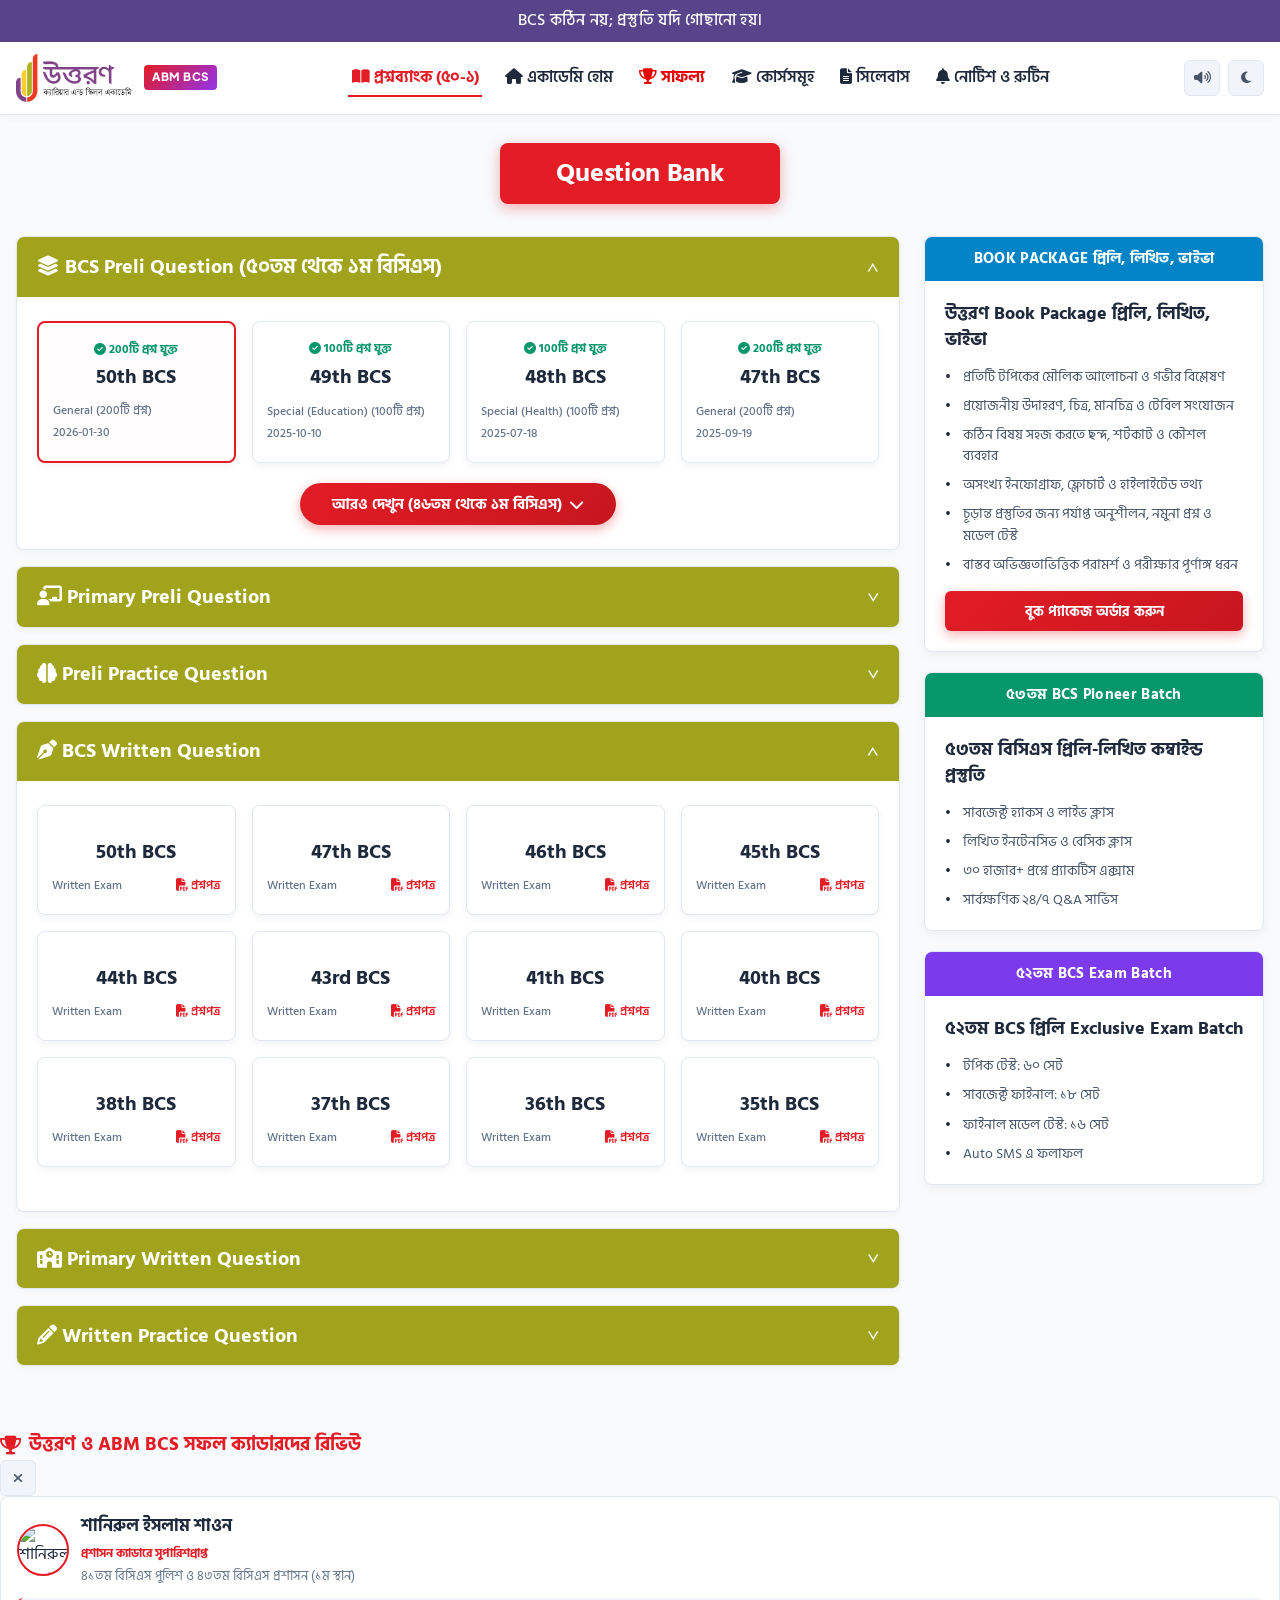
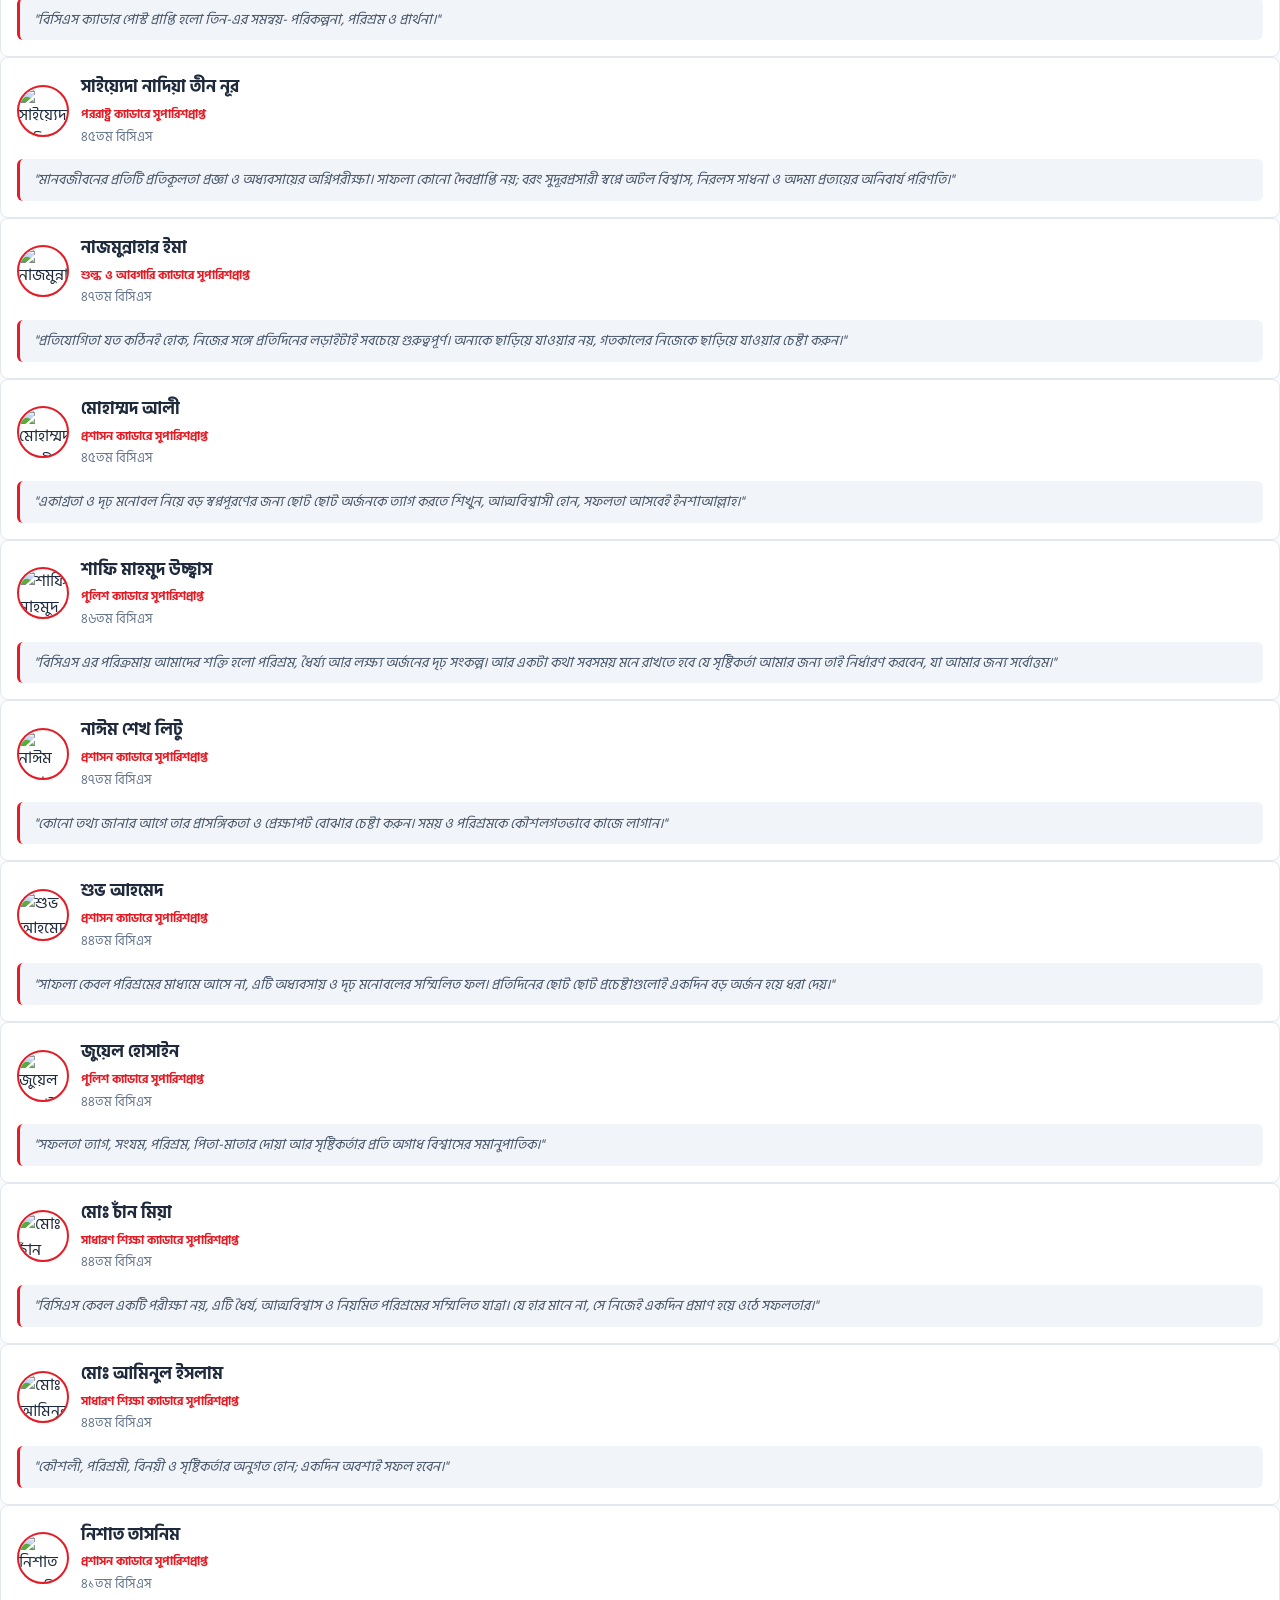
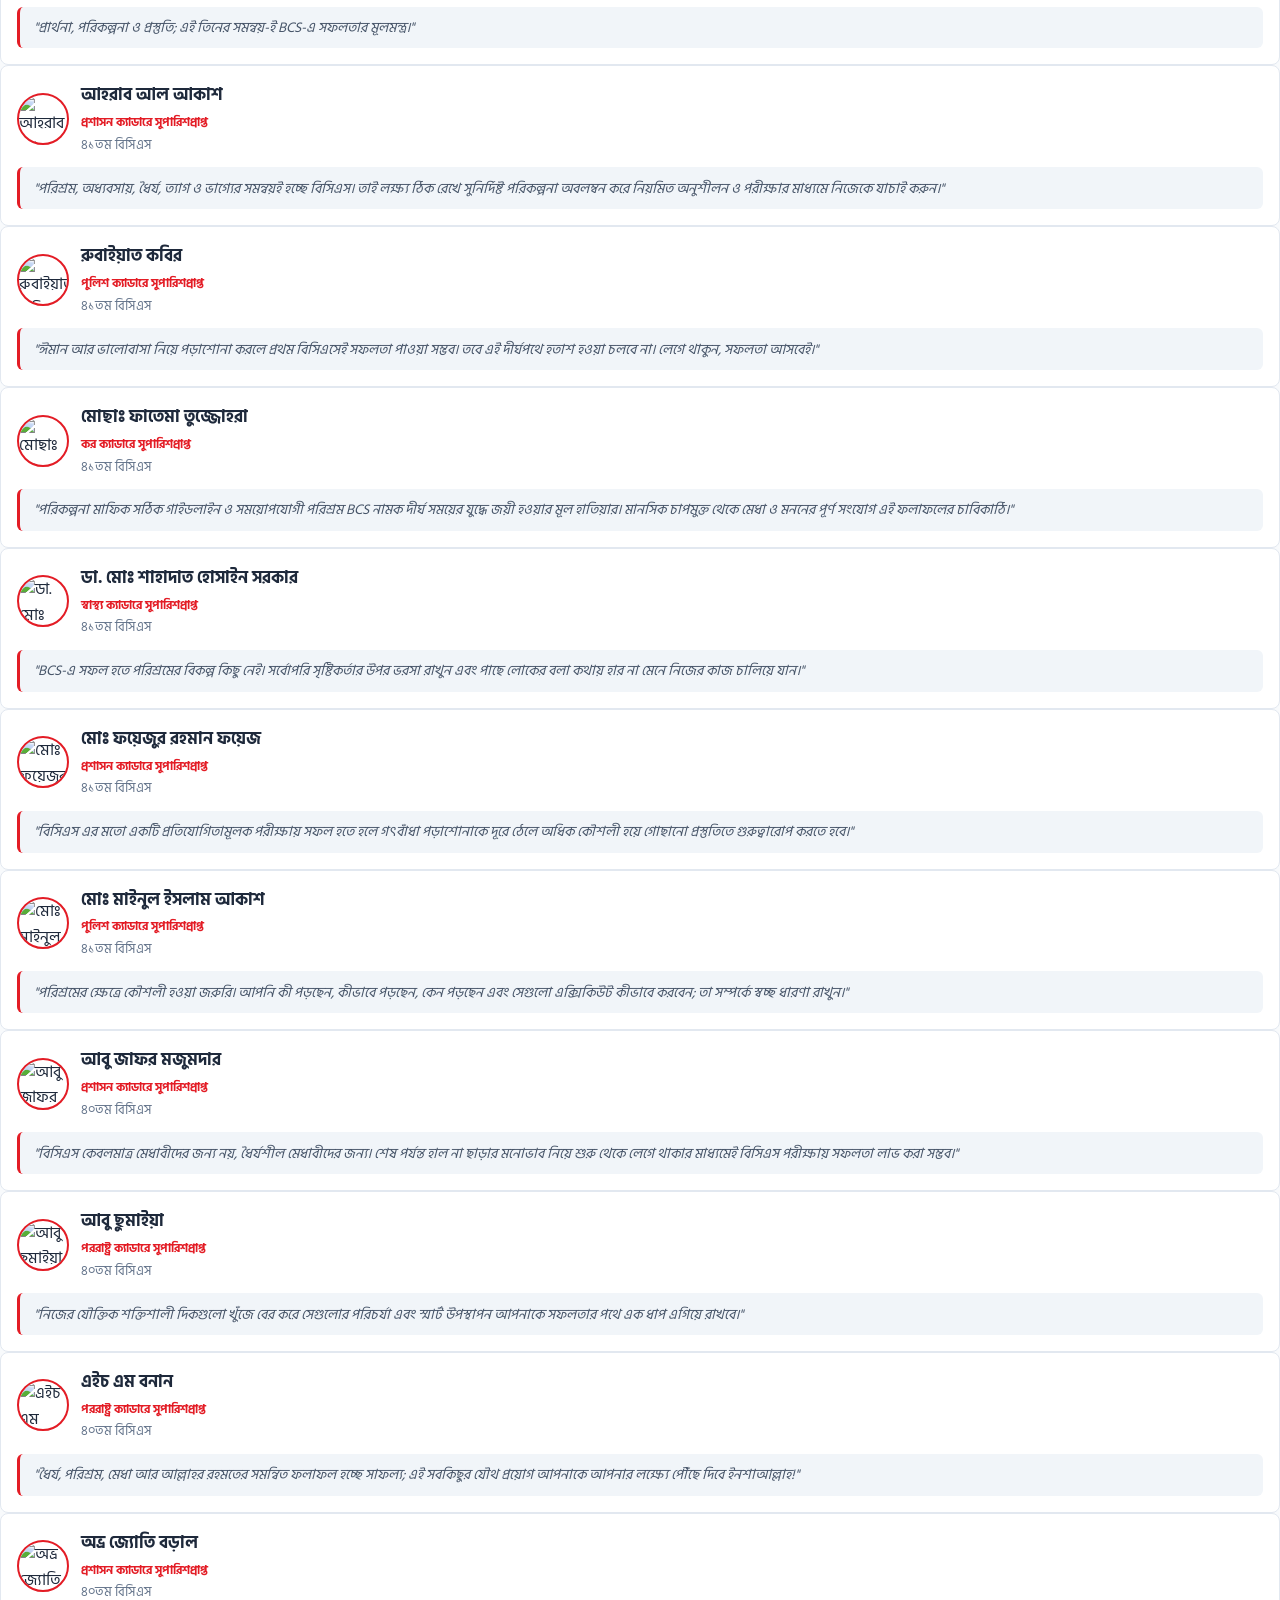
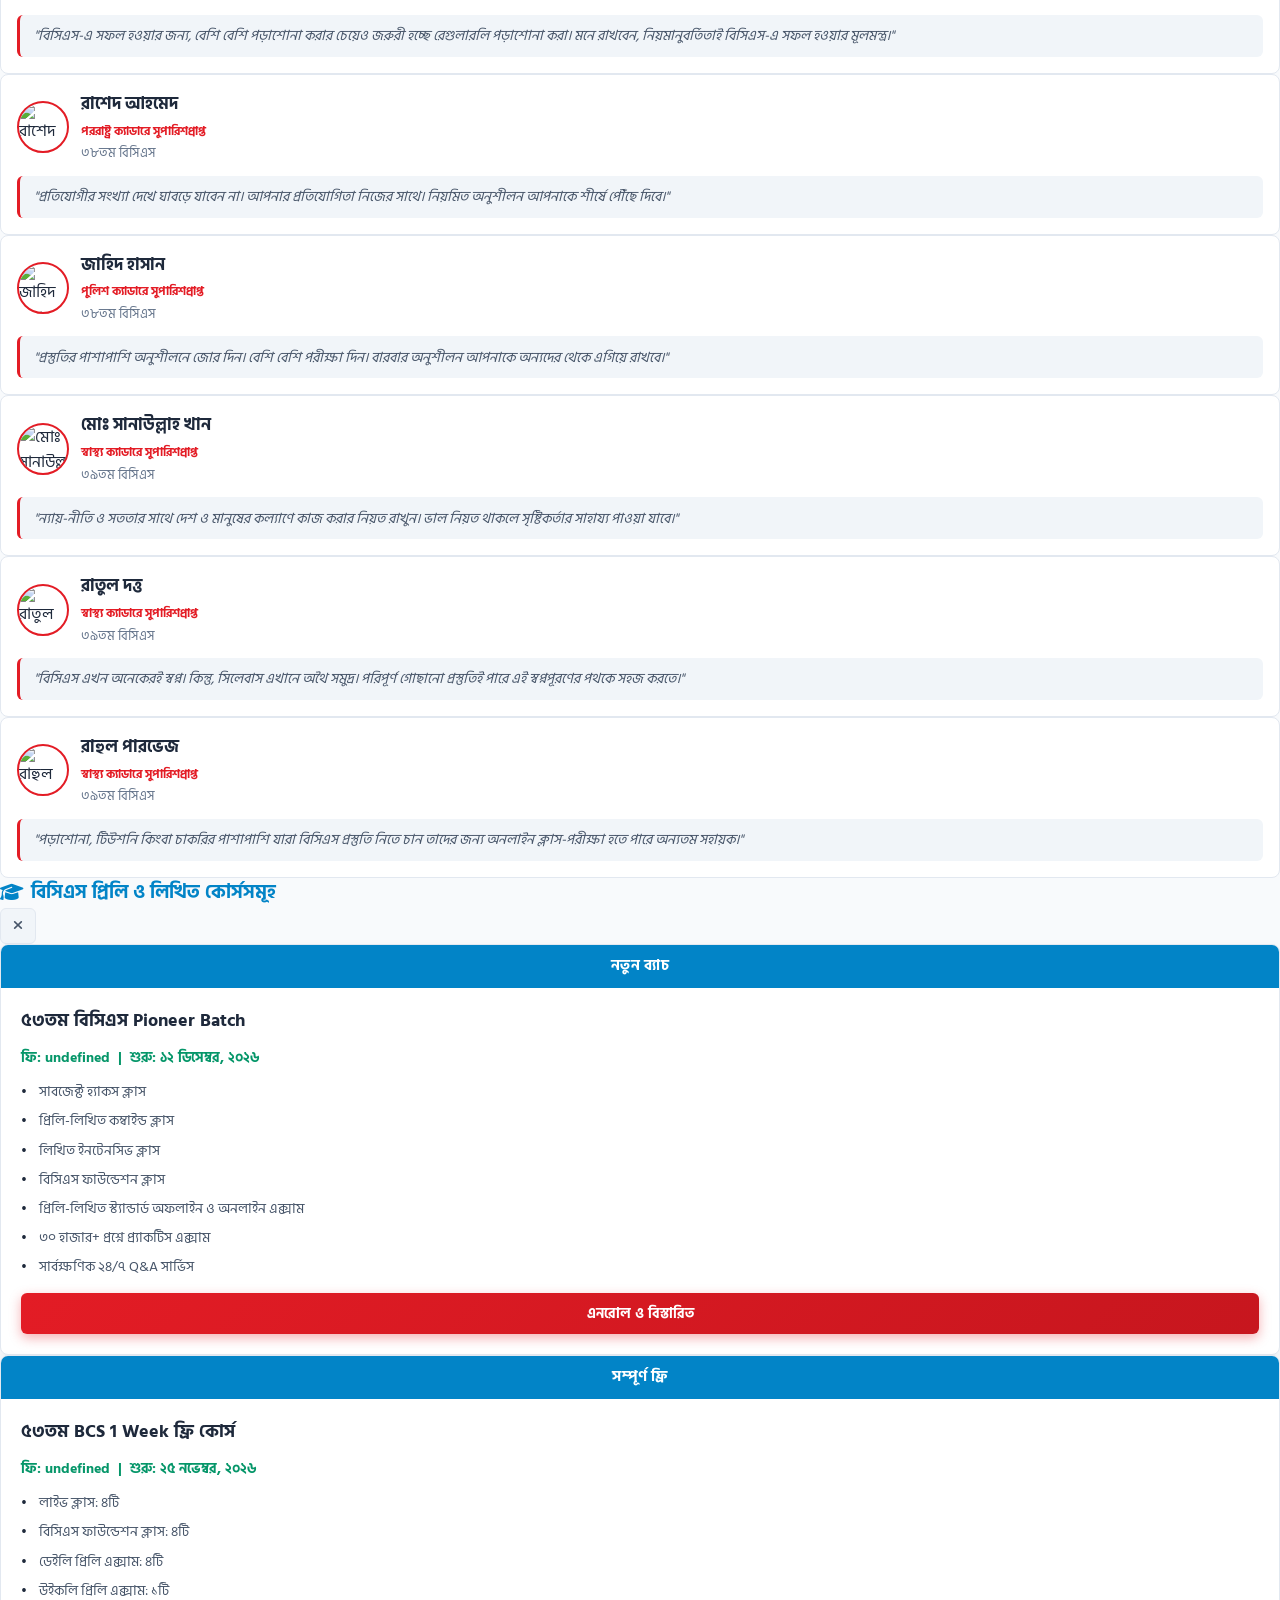
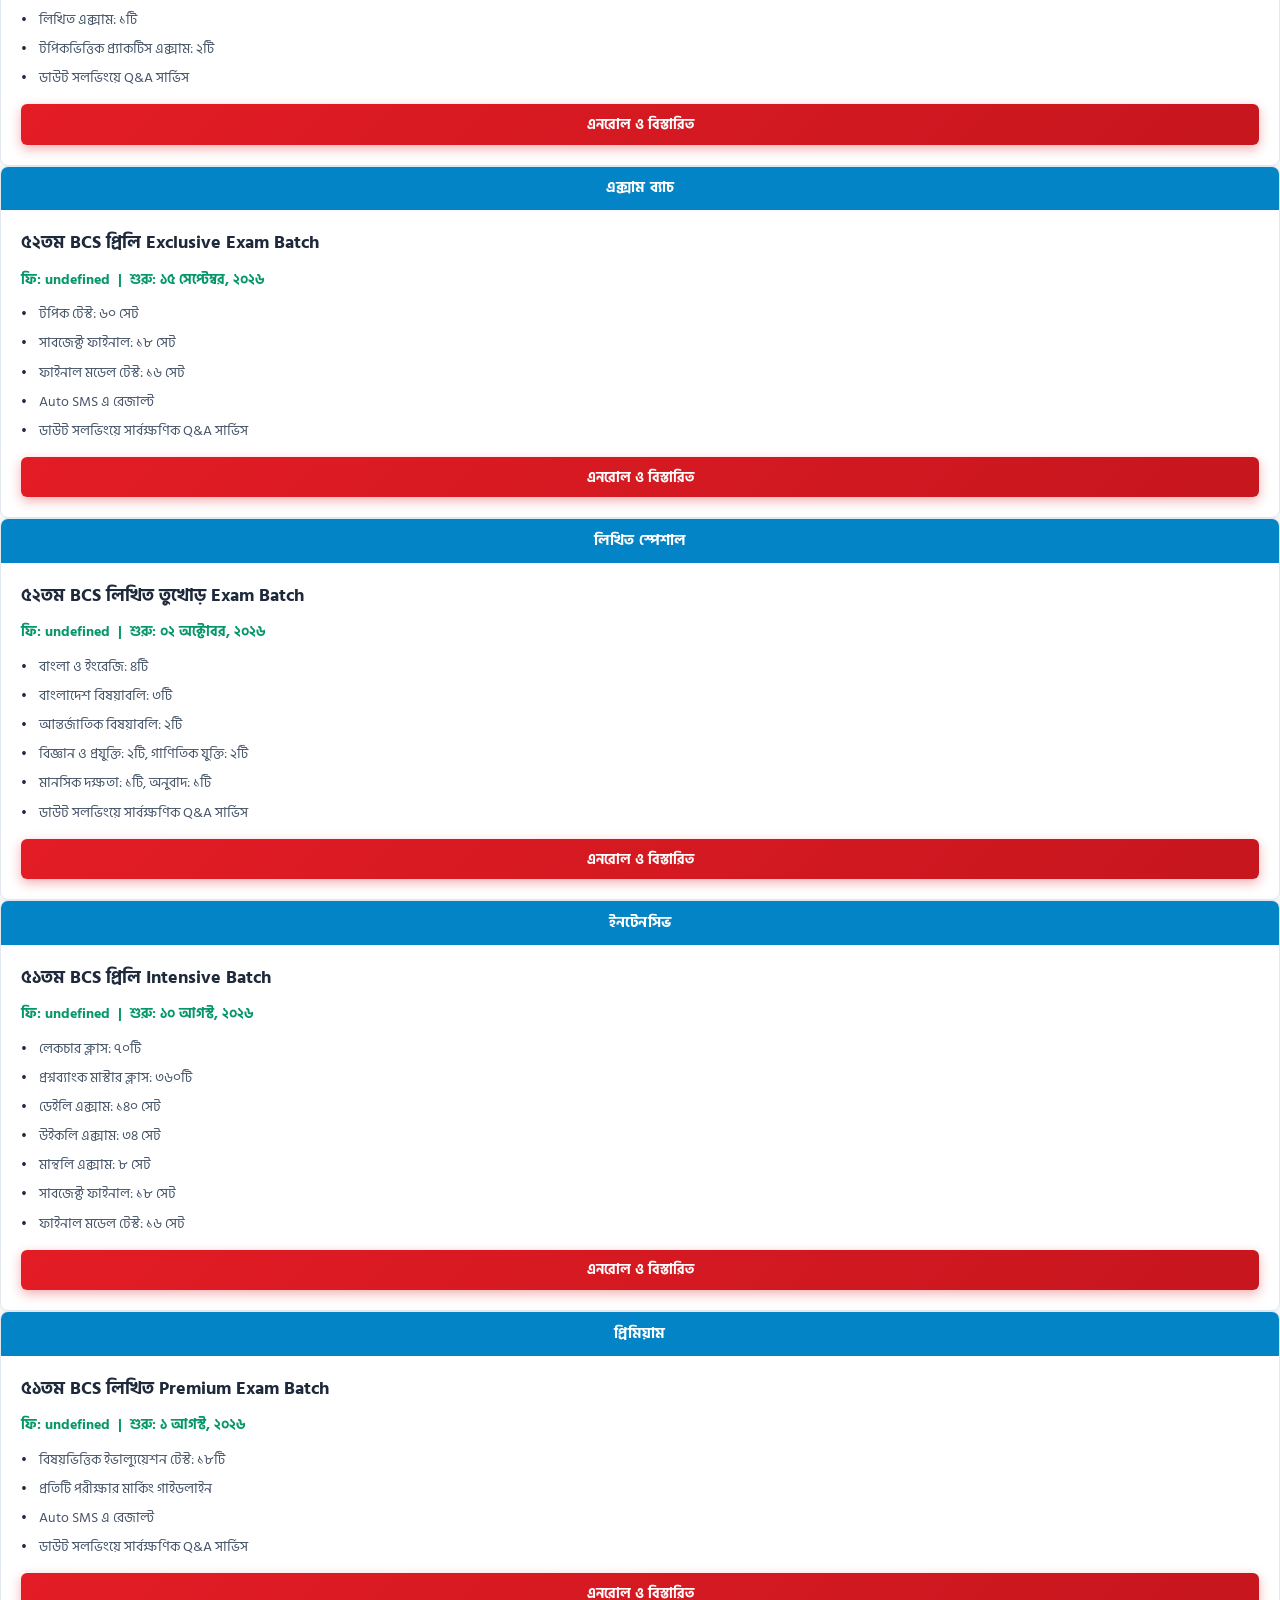
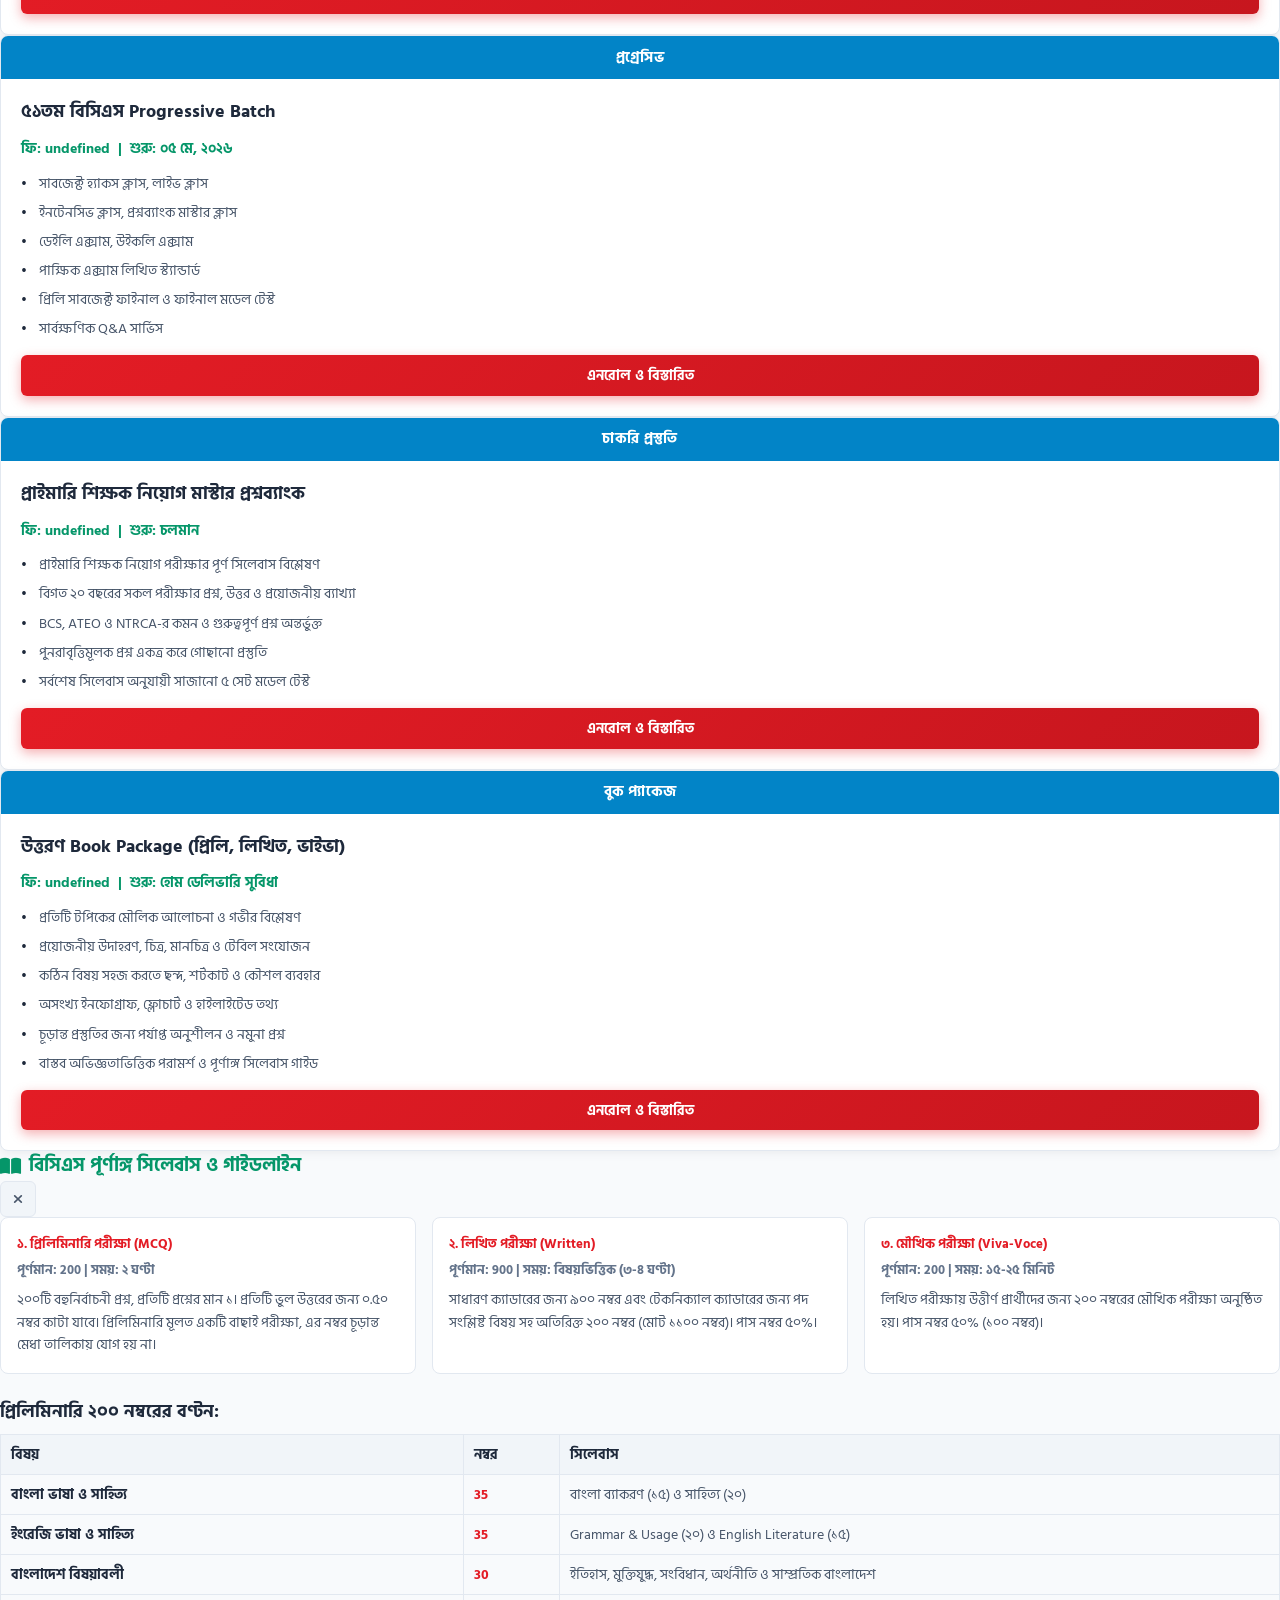
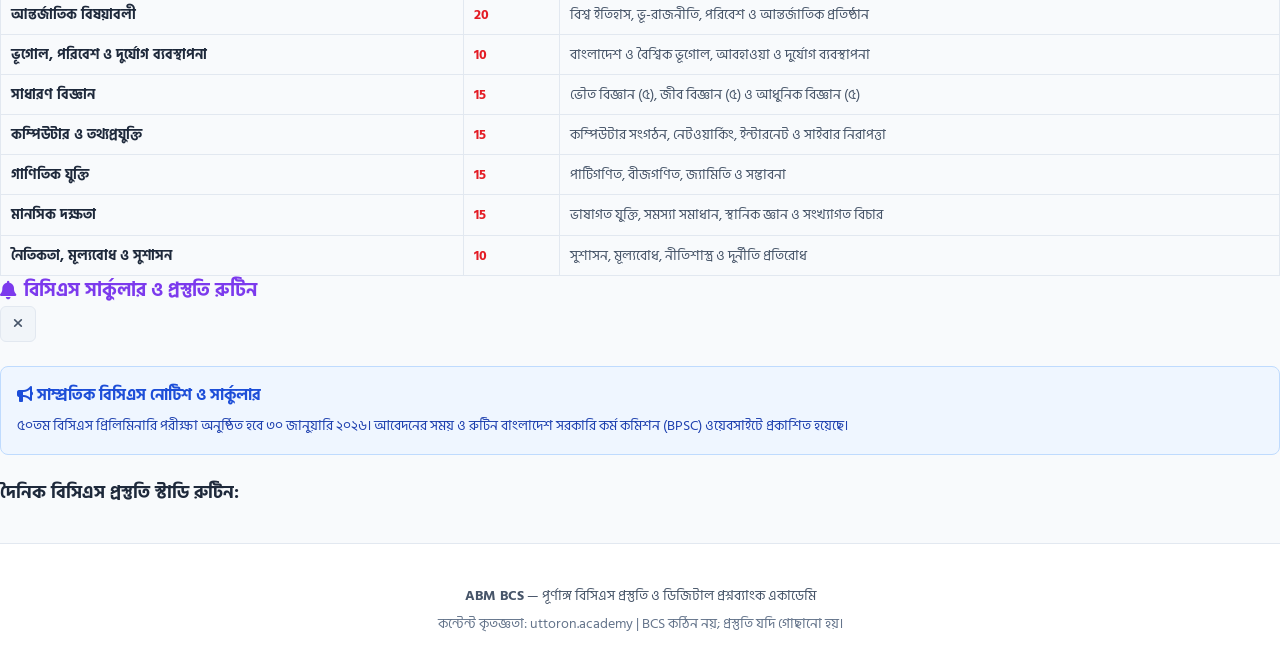
==== commit 612a99af: "Apply Nikosh font across the entire portal and question bank" ====
--- a/index.html
+++ b/index.html
@@ -6,7 +6,8 @@
   <title>ABM BCS - পূর্ণাঙ্গ বিসিএস প্রস্তুতি একাডেমি ও প্রশ্নব্যাংক (৫০তম থেকে ১ম বিসিএস)</title>
   <meta name="description" content="ABM BCS পূর্ণাঙ্গ একাডেমি ও ডিজিটাল প্রশ্নব্যাংক - ৫০তম থেকে ১ম বিসিএস প্রিলিমিনারি ও লিখিত প্রশ্নমালা, সমাধান, KaTeX ব্যাখ্যা ও লাইভ মডেল টেস্ট।">
 
-  <!-- Google Fonts: Hind Siliguri (Bengali) & Plus Jakarta Sans (English) -->
+  <!-- Bangla Fonts: Nikosh (Official Govt & BCS Font) & Google Fonts Fallback -->
+  <link href="https://fonts.maateen.me/nikosh/font.css" rel="stylesheet">
   <link rel="preconnect" href="https://fonts.googleapis.com">
   <link rel="preconnect" href="https://fonts.gstatic.com" crossorigin>
   <link href="https://fonts.googleapis.com/css2?family=Hind+Siliguri:wght@400;500;600;700;800&family=Plus+Jakarta+Sans:wght@500;600;700;800&display=swap" rel="stylesheet">
@@ -421,7 +422,7 @@
         </div>
 
         <!-- Search & Question Navigation -->
-        <div class="exam-tools-row">
+        <div class="exam-tools-row" id="controlsBar">
           <div class="exam-search-box">
             <i class="fa-solid fa-magnifying-glass"></i>
             <input type="text" id="examSearchInput" placeholder="প্রশ্ন বা উত্তরের কি-ওয়ার্ড খুঁজুন...">
@@ -429,16 +430,27 @@
           <div class="exam-stats-summary" id="examStatsSummary">
             <span>মোট: <strong>২০০</strong></span> | 
             <span>উত্তর দিয়েছেন: <strong id="statAnsweredCount" style="color:#059669;">0</strong></span> | 
+            <span style="display:none;" id="unansweredCountWrap">বাকি: <strong id="unansweredCount" style="color:#d97706;">২০০</strong> | </span>
             <span>বুকমার্ক: <strong id="statBookmarkCount" style="color:#e31c25;">0</strong></span>
           </div>
         </div>
       </div>
 
       <!-- Main Layout: Question List (Left) + OMR Palette (Right in Exam Mode) -->
-      <div class="exam-content-split">
-        <!-- Question List -->
-        <div class="exam-questions-list" id="examQuestionsList">
-          <!-- Dynamically populated by app.js -->
+      <div class="exam-content-split" id="contentLayout">
+        <!-- Question Column -->
+        <div class="exam-questions-column">
+          <!-- Question List Container (Supports both IDs) -->
+          <div class="exam-questions-list" id="examQuestionsList">
+            <!-- Dynamically populated by app.js -->
+          </div>
+
+          <!-- Pagination Bar (Study Mode) -->
+          <div class="exam-pagination-bar" id="paginationBar" style="display:none;">
+            <button class="header-tool-btn" id="prevPageBtn"><i class="fa-solid fa-chevron-left"></i> পূর্ববর্তী পৃষ্ঠা</button>
+            <span id="pageInfo">পৃষ্ঠা ১ / ২০ (মোট ২০০ টি)</span>
+            <button class="header-tool-btn" id="nextPageBtn">পরবর্তী পৃষ্ঠা <i class="fa-solid fa-chevron-right"></i></button>
+          </div>
         </div>
 
         <!-- OMR Navigator Sidebar (Exam Mode Only) -->
@@ -459,8 +471,9 @@
 
       <!-- Exam Result Dialog / Overlay -->
       <div class="exam-result-overlay" id="examResultOverlay" style="display:none;">
-        <div class="exam-result-card">
+        <div class="exam-result-card" id="resultModal">
           <div class="result-header">
+            <span class="result-emoji" id="resultEmoji" style="font-size:2.8rem; display:block; margin-bottom:0.4rem;">🏆</span>
             <i class="fa-solid fa-trophy result-trophy"></i>
             <h3>পরীক্ষার ফলাফল ও মূল্যায়ন</h3>
             <p id="resultExamName">৫০তম বিসিএস প্রিলিমিনারি পূর্ণাঙ্গ পরীক্ষা</p>
@@ -469,25 +482,54 @@
             <div class="result-metric score">
               <span class="metric-label">প্রাপ্ত স্কোর</span>
               <span class="metric-val" id="resultNetScore">0.00</span>
+              <span id="resTotalScore" style="display:none;">0.00</span>
               <span class="metric-sub" id="resultMaxScore">সর্বমোট: ২০০</span>
             </div>
             <div class="result-metric correct">
               <span class="metric-label">সঠিক উত্তর</span>
               <span class="metric-val" id="resultCorrectCount">0</span>
+              <span id="resCorrectCount" style="display:none;">0</span>
               <span class="metric-sub">(+১.০০ প্রতি সঠিক)</span>
             </div>
             <div class="result-metric wrong">
               <span class="metric-label">ভুল উত্তর</span>
               <span class="metric-val" id="resultWrongCount">0</span>
-              <span class="metric-sub">(-০.৫০ নেগেটিভ)</span>
+              <span id="resWrongCount" style="display:none;">0</span>
+              <span class="metric-sub" id="resNegativeMarks">(-০.৫০ নেগেটিভ)</span>
             </div>
             <div class="result-metric skipped">
               <span class="metric-label">অনুত্তর</span>
               <span class="metric-val" id="resultSkippedCount">0</span>
+              <span id="resSkippedCount" style="display:none;">0</span>
               <span class="metric-sub">(০ মার্কস)</span>
             </div>
           </div>
-          <div class="result-actions">
+
+          <!-- Secondary Metrics -->
+          <div style="display:flex; justify-content:space-around; background:var(--bg-card); padding:0.75rem; border-radius:8px; margin:1rem 0; border:1px solid var(--border-subtle); font-size:0.9rem;">
+            <span>নির্ভুলতা (Accuracy): <strong id="resAccuracy" style="color:#10b981;">0%</strong></span>
+            <span>ব্যয়িত সময়: <strong id="resTimeTaken" style="color:#2563eb;">00:00</strong></span>
+          </div>
+
+          <!-- Subject Breakdown Table -->
+          <div class="result-subject-breakdown" style="margin-top:1rem; max-height:200px; overflow-y:auto; border:1px solid var(--border-subtle); border-radius:8px;">
+            <table style="width:100%; border-collapse:collapse; font-size:0.85rem; text-align:left;">
+              <thead style="background:var(--bg-card); position:sticky; top:0;">
+                <tr style="border-bottom:1px solid var(--border-subtle);">
+                  <th style="padding:0.5rem 0.75rem;">বিষয়</th>
+                  <th style="padding:0.5rem 0.5rem;">মোট</th>
+                  <th style="padding:0.5rem 0.5rem; color:#10b981;">সঠিক</th>
+                  <th style="padding:0.5rem 0.5rem; color:#ef4444;">ভুল</th>
+                  <th style="padding:0.5rem 0.5rem;">স্কোর</th>
+                </tr>
+              </thead>
+              <tbody id="subjectPerfBody">
+                <!-- Dynamically populated -->
+              </tbody>
+            </table>
+          </div>
+
+          <div class="result-actions" style="margin-top:1.25rem;">
             <button class="btn-result-action primary" id="btnReviewExam">
               <i class="fa-solid fa-book-open"></i> উত্তর ও ব্যাখ্যা রিভিউ করুন
             </button>
--- a/styles.css
+++ b/styles.css
@@ -2,6 +2,19 @@
    ABM BCS / UTTORON EXACT THEME & DESIGN SYSTEM
    Matches the exact design, colors and layout from uttoron.academy
    ======================================================== */
+
+@import url('https://fonts.maateen.me/nikosh/font.css');
+
+@font-face {
+  font-family: 'Nikosh';
+  font-display: swap;
+  font-style: normal;
+  font-weight: 100 900;
+  src: local('Nikosh'),
+       local('NikoshBAN'),
+       url('https://fonts.maateen.me/nikosh/nikosh-v1.0.woff2') format('woff2'),
+       url('https://fonts.maateen.me/nikosh/nikosh-v1.0.ttf') format('truetype');
+}
 
 :root {
   --primary-red: #e31c25;
@@ -22,7 +35,7 @@
   --border-subtle: #e2e8f0;
   --border-strong: #cbd5e1;
   
-  --font-bangla: 'Hind Siliguri', 'Baloo Da 2', sans-serif;
+  --font-bangla: 'Nikosh', 'NikoshBAN', 'Hind Siliguri', 'Kalpurush', 'SolaimanLipi', sans-serif;
   --font-english: 'Plus Jakarta Sans', system-ui, sans-serif;
 }
 
@@ -46,8 +59,11 @@
   padding: 0;
 }
 
+body, button, input, select, textarea {
+  font-family: var(--font-bangla);
+}
+
 body {
-  font-family: var(--font-bangla);
   background-color: var(--bg-page);
   color: var(--text-primary);
   line-height: 1.6;
@@ -477,6 +493,775 @@
   font-weight: 700;
   font-size: 0.95rem;
   cursor: pointer;
+  transition: all 0.2s ease;
+}
+
+.modal-close-btn:hover {
+  background: var(--primary-red-hover);
+  transform: translateY(-1px);
+}
+
+/* --- Exam Mode Banner & Timer --- */
+.exam-mode-banner {
+  background: var(--bg-surface);
+  border-bottom: 1px solid var(--border-subtle);
+  padding: 0.75rem 1.5rem;
+  display: flex;
+  align-items: center;
+  justify-content: space-between;
+  flex-wrap: wrap;
+  gap: 1rem;
+}
+
+.mode-info {
+  display: flex;
+  align-items: center;
+  gap: 0.6rem;
+  font-size: 0.92rem;
+  color: var(--text-secondary);
+}
+
+.mode-info i {
+  color: #f59e0b;
+  font-size: 1.1rem;
+}
+
+.exam-timer-box {
+  display: flex;
+  align-items: center;
+  gap: 0.75rem;
+  background: rgba(227, 28, 37, 0.08);
+  border: 1px solid rgba(227, 28, 37, 0.25);
+  padding: 0.35rem 0.85rem;
+  border-radius: 8px;
+  font-size: 0.92rem;
+  color: var(--primary-red);
+  font-weight: 700;
+}
+
+.timer-btn {
+  background: none;
+  border: none;
+  color: var(--primary-red);
+  cursor: pointer;
+  padding: 0.2rem 0.4rem;
+  font-size: 0.95rem;
+}
+
+.btn-submit-exam {
+  background: var(--primary-red);
+  color: #ffffff;
+  border: none;
+  padding: 0.35rem 0.9rem;
+  border-radius: 6px;
+  font-size: 0.88rem;
+  font-weight: 700;
+  cursor: pointer;
+  display: inline-flex;
+  align-items: center;
+  gap: 0.4rem;
+  transition: background 0.2s;
+}
+
+.btn-submit-exam:hover {
+  background: var(--primary-red-hover);
+}
+
+/* --- Exam Body Container --- */
+.exam-modal-body {
+  max-width: 1240px;
+  margin: 0 auto;
+  padding: 1.5rem 1.25rem 4rem;
+}
+
+/* Subject Bar & Pills */
+.exam-subject-bar {
+  background: var(--bg-surface);
+  border: 1px solid var(--border-subtle);
+  border-radius: 12px;
+  padding: 1rem 1.25rem;
+  margin-bottom: 1.5rem;
+  box-shadow: 0 2px 8px rgba(0, 0, 0, 0.03);
+}
+
+.subject-pills-scroll {
+  display: flex;
+  gap: 0.5rem;
+  overflow-x: auto;
+  padding-bottom: 0.75rem;
+  margin-bottom: 0.75rem;
+  border-bottom: 1px solid var(--border-subtle);
+  scrollbar-width: thin;
+}
+
+.subject-pill {
+  white-space: nowrap;
+  display: inline-flex;
+  align-items: center;
+  gap: 0.45rem;
+  padding: 0.4rem 0.85rem;
+  border-radius: 20px;
+  border: 1px solid var(--border-subtle);
+  background: var(--bg-page);
+  color: var(--text-secondary);
+  font-size: 0.85rem;
+  font-weight: 600;
+  cursor: pointer;
+  transition: all 0.2s ease;
+  font-family: inherit;
+}
+
+.subject-pill .count {
+  background: var(--border-subtle);
+  padding: 0.1rem 0.45rem;
+  border-radius: 12px;
+  font-size: 0.75rem;
+  font-weight: 700;
+}
+
+.subject-pill:hover {
+  border-color: var(--primary-red);
+  color: var(--primary-red);
+}
+
+.subject-pill.active {
+  background: var(--primary-red);
+  color: #ffffff;
+  border-color: var(--primary-red);
+}
+
+.subject-pill.active .count {
+  background: rgba(255, 255, 255, 0.25);
+  color: #ffffff;
+}
+
+/* Search & Stats Bar */
+.exam-tools-row {
+  display: flex;
+  align-items: center;
+  justify-content: space-between;
+  flex-wrap: wrap;
+  gap: 1rem;
+}
+
+.exam-search-box {
+  display: flex;
+  align-items: center;
+  gap: 0.6rem;
+  background: var(--bg-page);
+  border: 1px solid var(--border-subtle);
+  border-radius: 8px;
+  padding: 0.45rem 0.85rem;
+  width: 100%;
+  max-width: 420px;
+}
+
+.exam-search-box i {
+  color: var(--text-muted);
+}
+
+.exam-search-box input {
+  border: none;
+  outline: none;
+  background: transparent;
+  width: 100%;
+  font-size: 0.9rem;
+  color: var(--text-primary);
+  font-family: inherit;
+}
+
+.exam-stats-summary {
+  font-size: 0.88rem;
+  color: var(--text-secondary);
+  display: flex;
+  gap: 0.5rem;
+  align-items: center;
+}
+
+/* --- Question List Layout --- */
+.exam-content-split {
+  display: block;
+  gap: 1.5rem;
+}
+
+.exam-questions-column {
+  width: 100%;
+}
+
+.exam-questions-list {
+  display: flex;
+  flex-direction: column;
+  gap: 1.25rem;
+}
+
+/* --- Question Card Styling (Pixel-Perfect Clean Uttoron Style) --- */
+.question-card {
+  background: var(--bg-surface);
+  border: 1px solid var(--border-subtle);
+  border-radius: 12px;
+  padding: 1.25rem 1.4rem;
+  box-shadow: 0 2px 10px rgba(0, 0, 0, 0.03);
+  transition: border-color 0.2s ease, box-shadow 0.2s ease;
+  position: relative;
+}
+
+.question-card:hover {
+  border-color: rgba(227, 28, 37, 0.3);
+  box-shadow: 0 4px 16px rgba(0, 0, 0, 0.06);
+}
+
+.question-card-header {
+  display: flex;
+  align-items: center;
+  justify-content: space-between;
+  margin-bottom: 0.85rem;
+}
+
+.q-meta-left {
+  display: flex;
+  align-items: center;
+  flex-wrap: wrap;
+  gap: 0.5rem;
+}
+
+.q-number-badge {
+  background: rgba(88, 68, 139, 0.1);
+  color: var(--header-purple);
+  padding: 0.2rem 0.6rem;
+  border-radius: 6px;
+  font-weight: 800;
+  font-size: 0.82rem;
+  letter-spacing: 0.5px;
+}
+
+.q-subject-tag {
+  background: var(--bg-page);
+  border: 1px solid var(--border-subtle);
+  color: var(--text-secondary);
+  padding: 0.2rem 0.65rem;
+  border-radius: 6px;
+  font-size: 0.8rem;
+  font-weight: 600;
+  display: inline-flex;
+  align-items: center;
+  gap: 0.35rem;
+}
+
+.q-actions-right {
+  display: flex;
+  align-items: center;
+  gap: 0.4rem;
+}
+
+.card-tool-btn {
+  background: transparent;
+  border: 1px solid var(--border-subtle);
+  color: var(--text-muted);
+  width: 32px;
+  height: 32px;
+  border-radius: 6px;
+  display: inline-flex;
+  align-items: center;
+  justify-content: center;
+  cursor: pointer;
+  font-size: 0.85rem;
+  transition: all 0.2s ease;
+}
+
+.card-tool-btn:hover {
+  background: var(--bg-page);
+  color: var(--primary-red);
+  border-color: var(--primary-red);
+}
+
+.card-tool-btn.bookmark-btn.bookmarked {
+  background: rgba(227, 28, 37, 0.1);
+  color: var(--primary-red);
+  border-color: var(--primary-red);
+}
+
+/* Question Title */
+.question-title {
+  font-size: 1.05rem;
+  font-weight: 700;
+  color: var(--text-primary);
+  line-height: 1.65;
+  margin-bottom: 1rem;
+}
+
+.question-title p {
+  margin: 0;
+  display: inline;
+}
+
+.question-title h4 {
+  display: none;
+}
+
+/* Options Grid */
+.options-list {
+  display: grid;
+  grid-template-columns: repeat(2, 1fr);
+  gap: 0.75rem;
+  margin-bottom: 0.75rem;
+}
+
+.option-item {
+  display: flex;
+  align-items: center;
+  gap: 0.75rem;
+  padding: 0.65rem 0.85rem;
+  border-radius: 8px;
+  border: 1.5px solid var(--border-subtle);
+  background: var(--bg-page);
+  color: var(--text-primary);
+  font-size: 0.95rem;
+  cursor: pointer;
+  transition: all 0.2s cubic-bezier(0.4, 0, 0.2, 1);
+  user-select: none;
+}
+
+.option-item:hover {
+  border-color: rgba(227, 28, 37, 0.4);
+  background: var(--bg-surface);
+  transform: translateY(-1px);
+}
+
+.option-letter {
+  width: 28px;
+  height: 28px;
+  border-radius: 50%;
+  background: var(--bg-surface);
+  border: 1.5px solid var(--border-subtle);
+  display: flex;
+  align-items: center;
+  justify-content: center;
+  font-weight: 700;
+  font-size: 0.85rem;
+  color: var(--text-secondary);
+  flex-shrink: 0;
+  transition: all 0.2s ease;
+}
+
+.option-text {
+  flex: 1;
+  line-height: 1.45;
+  font-weight: 500;
+}
+
+.option-text li, .option-text label {
+  list-style: none;
+  display: inline;
+  margin: 0;
+  padding: 0;
+}
+
+.option-text input[type="radio"], .option-text .options_label {
+  display: none;
+}
+
+/* Option States */
+.option-item.selected {
+  border-color: var(--header-purple);
+  background: rgba(88, 68, 139, 0.08);
+}
+
+.option-item.selected .option-letter {
+  background: var(--header-purple);
+  color: #ffffff;
+  border-color: var(--header-purple);
+}
+
+.option-item.locked {
+  cursor: default;
+}
+
+.option-item.locked.correct {
+  border-color: #10b981 !important;
+  background: rgba(16, 185, 129, 0.1) !important;
+  color: #065f46 !important;
+  font-weight: 600;
+}
+
+[data-theme="dark"] .option-item.locked.correct {
+  color: #6ee7b7 !important;
+  background: rgba(16, 185, 129, 0.2) !important;
+}
+
+.option-item.locked.correct .option-letter {
+  background: #10b981;
+  color: #ffffff;
+  border-color: #10b981;
+}
+
+.option-item.locked.wrong {
+  border-color: #ef4444 !important;
+  background: rgba(239, 68, 68, 0.08) !important;
+  color: #991b1b !important;
+}
+
+[data-theme="dark"] .option-item.locked.wrong {
+  color: #fca5a5 !important;
+  background: rgba(239, 68, 68, 0.2) !important;
+}
+
+.option-item.locked.wrong .option-letter {
+  background: #ef4444;
+  color: #ffffff;
+  border-color: #ef4444;
+}
+
+/* Explanation Box */
+.explanation-wrapper {
+  margin-top: 0.85rem;
+  border-top: 1px dashed var(--border-subtle);
+  padding-top: 0.75rem;
+}
+
+.explanation-toggle-btn {
+  background: none;
+  border: 1px solid var(--border-subtle);
+  color: var(--text-secondary);
+  padding: 0.35rem 0.75rem;
+  border-radius: 6px;
+  font-size: 0.82rem;
+  font-weight: 600;
+  cursor: pointer;
+  display: inline-flex;
+  align-items: center;
+  gap: 0.4rem;
+  transition: all 0.2s ease;
+  font-family: inherit;
+}
+
+.explanation-toggle-btn i {
+  color: #f59e0b;
+}
+
+.explanation-toggle-btn:hover {
+  background: var(--bg-page);
+  border-color: #f59e0b;
+  color: #d97706;
+}
+
+.explanation-box {
+  margin-top: 0.75rem;
+  background: rgba(245, 158, 11, 0.05);
+  border-left: 4px solid #f59e0b;
+  border-radius: 0 8px 8px 0;
+  padding: 0.85rem 1.15rem;
+  font-size: 0.92rem;
+  color: var(--text-secondary);
+  line-height: 1.7;
+}
+
+[data-theme="dark"] .explanation-box {
+  background: rgba(245, 158, 11, 0.1);
+  color: #e2e8f0;
+}
+
+.explanation-box p {
+  margin-bottom: 0.4rem;
+}
+
+.explanation-box p:last-child {
+  margin-bottom: 0;
+}
+
+/* Pagination Bar */
+.exam-pagination-bar {
+  display: flex;
+  align-items: center;
+  justify-content: space-between;
+  margin-top: 1.5rem;
+  padding: 1rem 1.25rem;
+  background: var(--bg-surface);
+  border: 1px solid var(--border-subtle);
+  border-radius: 10px;
+  box-shadow: 0 2px 6px rgba(0, 0, 0, 0.03);
+}
+
+.exam-pagination-bar button {
+  width: auto;
+  padding: 0.45rem 1.25rem;
+  font-weight: 700;
+}
+
+.exam-pagination-bar span {
+  font-weight: 700;
+  color: var(--text-secondary);
+  font-size: 0.92rem;
+}
+
+/* Empty State */
+.empty-state {
+  text-align: center;
+  padding: 4rem 1.5rem;
+  background: var(--bg-surface);
+  border: 1px dashed var(--border-subtle);
+  border-radius: 12px;
+}
+
+.empty-state i {
+  font-size: 3rem;
+  color: var(--text-muted);
+  margin-bottom: 1rem;
+}
+
+.empty-state h3 {
+  font-size: 1.25rem;
+  margin-bottom: 0.5rem;
+  color: var(--text-primary);
+}
+
+.empty-state p {
+  color: var(--text-secondary);
+  font-size: 0.95rem;
+}
+
+/* --- OMR Palette Sidebar (Exam Mode) --- */
+.exam-omr-sidebar {
+  background: var(--bg-surface);
+  border: 1px solid var(--border-subtle);
+  border-radius: 12px;
+  padding: 1.25rem 1rem;
+  position: sticky;
+  top: 90px;
+  max-height: calc(100vh - 120px);
+  overflow-y: auto;
+  box-shadow: 0 4px 14px rgba(0, 0, 0, 0.05);
+}
+
+.exam-omr-sidebar h4 {
+  font-size: 1rem;
+  font-weight: 800;
+  margin: 0 0 0.4rem;
+  color: var(--text-primary);
+  display: flex;
+  align-items: center;
+  gap: 0.5rem;
+}
+
+.omr-legend {
+  display: flex;
+  gap: 1rem;
+  font-size: 0.78rem;
+  color: var(--text-secondary);
+  margin-bottom: 0.85rem;
+  padding-bottom: 0.65rem;
+  border-bottom: 1px solid var(--border-subtle);
+}
+
+.omr-dot {
+  display: inline-block;
+  width: 10px;
+  height: 10px;
+  border-radius: 50%;
+  margin-right: 0.25rem;
+}
+
+.omr-dot.dot-answered {
+  background: #10b981;
+}
+
+.omr-dot.dot-unanswered {
+  background: var(--border-subtle);
+}
+
+.omr-palette-grid {
+  display: grid;
+  grid-template-columns: repeat(5, 1fr);
+  gap: 0.45rem;
+}
+
+.palette-btn {
+  background: var(--bg-page);
+  border: 1px solid var(--border-subtle);
+  border-radius: 6px;
+  font-size: 0.8rem;
+  font-weight: 700;
+  color: var(--text-secondary);
+  height: 32px;
+  display: flex;
+  align-items: center;
+  justify-content: center;
+  cursor: pointer;
+  transition: all 0.15s ease;
+  font-family: inherit;
+}
+
+.palette-btn:hover {
+  border-color: var(--primary-red);
+  color: var(--primary-red);
+}
+
+.palette-btn.answered {
+  background: #10b981;
+  color: #ffffff;
+  border-color: #10b981;
+}
+
+/* --- Exam Result Overlay Modal --- */
+.exam-result-overlay {
+  position: fixed;
+  inset: 0;
+  background: rgba(15, 23, 42, 0.75);
+  backdrop-filter: blur(6px);
+  z-index: 300;
+  display: flex;
+  align-items: center;
+  justify-content: center;
+  padding: 1rem;
+  overflow-y: auto;
+}
+
+.exam-result-card {
+  background: var(--bg-surface);
+  border: 1px solid var(--border-subtle);
+  border-radius: 16px;
+  padding: 2rem 2.25rem;
+  max-width: 600px;
+  width: 100%;
+  box-shadow: 0 20px 40px rgba(0, 0, 0, 0.25);
+  text-align: center;
+  animation: modalScaleIn 0.25s cubic-bezier(0.16, 1, 0.3, 1);
+}
+
+@keyframes modalScaleIn {
+  from { opacity: 0; transform: scale(0.92); }
+  to { opacity: 1; transform: scale(1); }
+}
+
+.result-header h3 {
+  font-size: 1.4rem;
+  font-weight: 800;
+  color: var(--text-primary);
+  margin: 0.35rem 0 0.25rem;
+}
+
+.result-header p {
+  color: var(--text-muted);
+  font-size: 0.9rem;
+  margin-bottom: 1.5rem;
+}
+
+.result-metrics-grid {
+  display: grid;
+  grid-template-columns: repeat(4, 1fr);
+  gap: 0.75rem;
+  margin-bottom: 1.5rem;
+}
+
+.result-metric {
+  background: var(--bg-page);
+  border: 1px solid var(--border-subtle);
+  border-radius: 10px;
+  padding: 1rem 0.5rem;
+  display: flex;
+  flex-direction: column;
+  gap: 0.25rem;
+}
+
+.metric-label {
+  font-size: 0.8rem;
+  font-weight: 600;
+  color: var(--text-secondary);
+}
+
+.metric-val {
+  font-size: 1.5rem;
+  font-weight: 800;
+  color: var(--text-primary);
+}
+
+.metric-sub {
+  font-size: 0.72rem;
+  color: var(--text-muted);
+}
+
+.result-metric.score {
+  border-color: rgba(227, 28, 37, 0.4);
+  background: rgba(227, 28, 37, 0.05);
+}
+
+.result-metric.score .metric-val {
+  color: var(--primary-red);
+}
+
+.result-metric.correct {
+  border-color: rgba(16, 185, 129, 0.4);
+  background: rgba(16, 185, 129, 0.05);
+}
+
+.result-metric.correct .metric-val {
+  color: #10b981;
+}
+
+.result-metric.wrong {
+  border-color: rgba(239, 68, 68, 0.4);
+  background: rgba(239, 68, 68, 0.05);
+}
+
+.result-metric.wrong .metric-val {
+  color: #ef4444;
+}
+
+.result-metric.skipped {
+  border-color: rgba(100, 116, 139, 0.4);
+  background: rgba(100, 116, 139, 0.05);
+}
+
+.result-actions {
+  display: flex;
+  flex-direction: column;
+  gap: 0.65rem;
+}
+
+.btn-result-action {
+  padding: 0.75rem 1.25rem;
+  border-radius: 8px;
+  font-weight: 700;
+  font-size: 0.95rem;
+  cursor: pointer;
+  border: none;
+  font-family: inherit;
+  display: inline-flex;
+  align-items: center;
+  justify-content: center;
+  gap: 0.5rem;
+  transition: all 0.2s ease;
+}
+
+.btn-result-action.primary {
+  background: var(--primary-red);
+  color: #ffffff;
+}
+
+.btn-result-action.primary:hover {
+  background: var(--primary-red-hover);
+}
+
+.btn-result-action.secondary {
+  background: var(--header-purple);
+  color: #ffffff;
+}
+
+.btn-result-action.outline {
+  background: transparent;
+  border: 1px solid var(--border-subtle);
+  color: var(--text-secondary);
+}
+
+.btn-result-action.outline:hover {
+  background: var(--bg-page);
+  color: var(--text-primary);
+}
+
+/* Responsive adjustment for options */
+@media (max-width: 768px) {
+  .options-list {
+    grid-template-columns: 1fr;
+  }
 }
 
 /* Footer */
@@ -493,25 +1278,7 @@
   margin-bottom: 0.4rem;
 }
 
-/* Responsive */
-@media (max-width: 900px) {
-  .header-container {
-    flex-wrap: wrap;
-    gap: 0.75rem;
-  }
-  .main-navbar {
-    overflow-x: auto;
-    width: 100%;
-    padding-bottom: 0.35rem;
-    gap: 0.85rem;
-  }
-  .qb-cards-grid {
-    grid-template-columns: repeat(2, 1fr);
-  }
-  .qb-header-pill {
-    padding: 0.5rem 2rem;
-    font-size: 1.3rem;
-}
+/* 7. UNIFIED ACADEMY HOME VIEW STYLES */
 
 /* 7. UNIFIED ACADEMY HOME VIEW STYLES */
 .portal-home-container {
@@ -739,21 +1506,261 @@
   line-height: 1.5;
 }
 
-/* Responsive */
-@media (max-width: 992px) {
-  .portal-stats-grid,
-  .portal-features-grid {
+/* ========================================================
+   8. COMPREHENSIVE RESPONSIVE DESIGN (Mobile, Tablet, Desktop)
+   ======================================================== */
+
+/* Touch and fluid tap enhancements */
+.qb-exam-card, .btn-show-more, .subject-pill, .option-item, .portal-cta-btn, .header-tool-btn, .nav-item-link {
+  touch-action: manipulation;
+  -webkit-tap-highlight-color: transparent;
+}
+
+/* Formula & media responsiveness */
+.katex-display, .katex {
+  max-width: 100% !important;
+  overflow-x: auto !important;
+  overflow-y: hidden !important;
+  padding: 0.25rem 0;
+}
+
+.question-text img, .explanation-box img, .option-item img, .modal-body img {
+  max-width: 100% !important;
+  height: auto !important;
+  border-radius: 6px;
+}
+
+/* --- Tablets & Smaller Laptops (max-width: 1024px) --- */
+@media (max-width: 1024px) {
+  .qb-main-layout {
+    grid-template-columns: 1fr;
+    gap: 2rem;
+  }
+  
+  .qb-sidebar-col {
+    display: grid;
+    grid-template-columns: repeat(auto-fit, minmax(280px, 1fr));
+    gap: 1.25rem;
+  }
+  
+  .qb-cards-grid {
+    grid-template-columns: repeat(3, 1fr);
+  }
+  
+  .exam-content-split {
+    grid-template-columns: 1fr;
+  }
+
+  .exam-omr-sidebar {
+    position: static;
+    max-height: 280px;
+    margin-top: 1.5rem;
+  }
+}
+
+/* --- Phablets & Large Mobiles (max-width: 768px) --- */
+@media (max-width: 768px) {
+  .topNav-section {
+    padding: 6px 10px;
+  }
+
+  .topNav-section h2 {
+    font-size: 0.92rem;
+    line-height: 1.3;
+  }
+
+  .header-container {
+    flex-wrap: wrap;
+    gap: 0.6rem;
+    padding: 0.5rem 0.85rem;
+  }
+
+  .header-logo-img {
+    height: 36px;
+  }
+
+  .abm-badge-brand {
+    font-size: 0.72rem;
+    padding: 0.2rem 0.5rem;
+  }
+
+  .main-navbar {
+    width: 100%;
+    overflow-x: auto;
+    white-space: nowrap;
+    padding-bottom: 0.35rem;
+    gap: 0.5rem;
+    -webkit-overflow-scrolling: touch;
+    scrollbar-width: none;
+  }
+
+  .main-navbar::-webkit-scrollbar {
+    display: none;
+  }
+
+  .nav-item-link {
+    font-size: 0.85rem;
+    padding: 0.35rem 0.8rem;
+    border-radius: 20px;
+    background: var(--bg-surface-secondary);
+  }
+
+  .nav-item-link.active {
+    background: var(--primary-red);
+    color: #ffffff;
+  }
+
+  .qb-page-container, 
+  .portal-home-container {
+    padding: 1.25rem 0.75rem 3rem;
+  }
+
+  .qb-header-pill {
+    font-size: 1.15rem;
+    padding: 0.45rem 1.75rem;
+  }
+
+  .qb-cards-grid {
     grid-template-columns: repeat(2, 1fr);
-  }
+    gap: 0.65rem;
+  }
+
+  .qb-exam-card {
+    padding: 0.85rem 0.65rem;
+    min-height: 95px;
+  }
+
+  .qb-exam-card h4 {
+    font-size: 1.1rem;
+    margin-bottom: 0.25rem;
+  }
+
+  .portal-hero-section {
+    padding: 2.2rem 1rem 1.8rem;
+    border-radius: 12px;
+    margin-bottom: 2rem;
+  }
+
   .portal-hero-title {
-    font-size: 1.8rem;
-  }
-}
-
-@media (max-width: 600px) {
+    font-size: 1.6rem;
+  }
+
+  .portal-hero-subtitle {
+    font-size: 0.95rem;
+    margin-bottom: 1.5rem;
+  }
+
+  .portal-hero-ctas {
+    flex-direction: column;
+    gap: 0.65rem;
+  }
+
+  .portal-cta-btn {
+    width: 100%;
+    justify-content: center;
+    padding: 0.75rem 1.25rem;
+    font-size: 0.92rem;
+  }
+
   .portal-stats-grid,
   .portal-features-grid {
     grid-template-columns: 1fr;
-  }
-}
-
+    gap: 0.85rem;
+  }
+
+  /* Exam Modal Responsive */
+  .modal-sticky-header {
+    flex-direction: column;
+    align-items: flex-start;
+    gap: 0.65rem;
+    padding: 0.65rem 0.85rem;
+  }
+
+  .modal-sticky-header > div:last-child {
+    width: 100%;
+    display: flex;
+    justify-content: space-between;
+  }
+
+  .exam-mode-banner {
+    flex-direction: column;
+    align-items: flex-start;
+    gap: 0.65rem;
+    padding: 0.65rem 0.85rem;
+  }
+
+  .exam-timer-box {
+    width: 100%;
+    justify-content: space-between;
+  }
+
+  .exam-modal-body {
+    padding: 0.85rem 0.65rem 4rem;
+  }
+
+  .exam-tools-row {
+    flex-direction: column;
+    align-items: stretch;
+    gap: 0.65rem;
+  }
+
+  .question-item-card {
+    padding: 1rem 0.85rem;
+  }
+
+  .options-grid {
+    grid-template-columns: 1fr !important;
+    gap: 0.5rem;
+  }
+
+  .option-btn {
+    padding: 0.75rem 0.85rem;
+    font-size: 0.92rem;
+    width: 100%;
+    text-align: left;
+  }
+
+  /* Modals sizing */
+  .content-modal-box {
+    width: 95vw;
+    max-height: 90vh;
+    padding: 1.25rem 0.85rem;
+  }
+
+  .exam-result-card {
+    padding: 1.5rem 1rem;
+    width: 95vw;
+  }
+
+  .result-metrics-grid {
+    grid-template-columns: repeat(2, 1fr);
+    gap: 0.65rem;
+  }
+}
+
+/* --- Extra Small Phones (max-width: 420px) --- */
+@media (max-width: 420px) {
+  .qb-cards-grid {
+    grid-template-columns: 1fr;
+  }
+
+  .header-tools {
+    gap: 0.35rem;
+  }
+
+  .header-tool-btn {
+    width: 34px;
+    height: 34px;
+    font-size: 0.85rem;
+  }
+
+  .portal-hero-title {
+    font-size: 1.4rem;
+  }
+
+  .result-metrics-grid {
+    grid-template-columns: 1fr;
+  }
+}
+
+
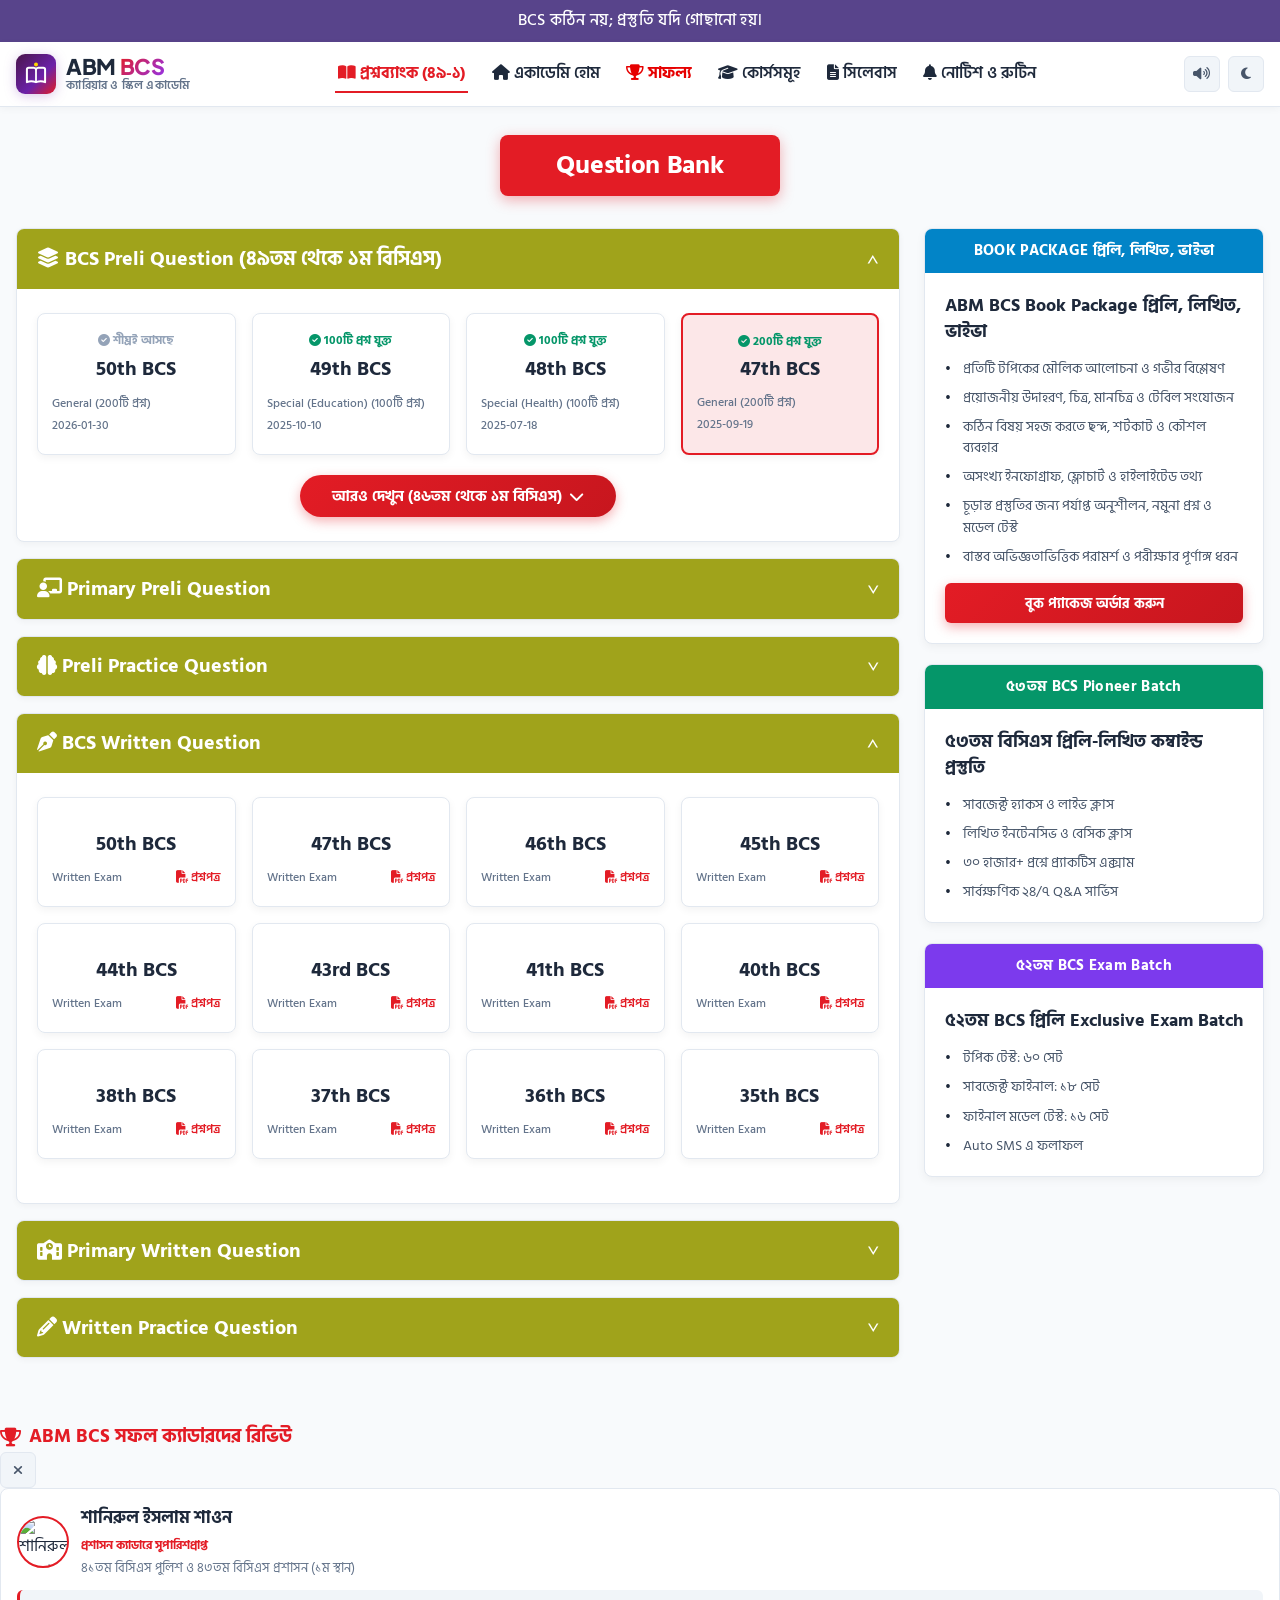
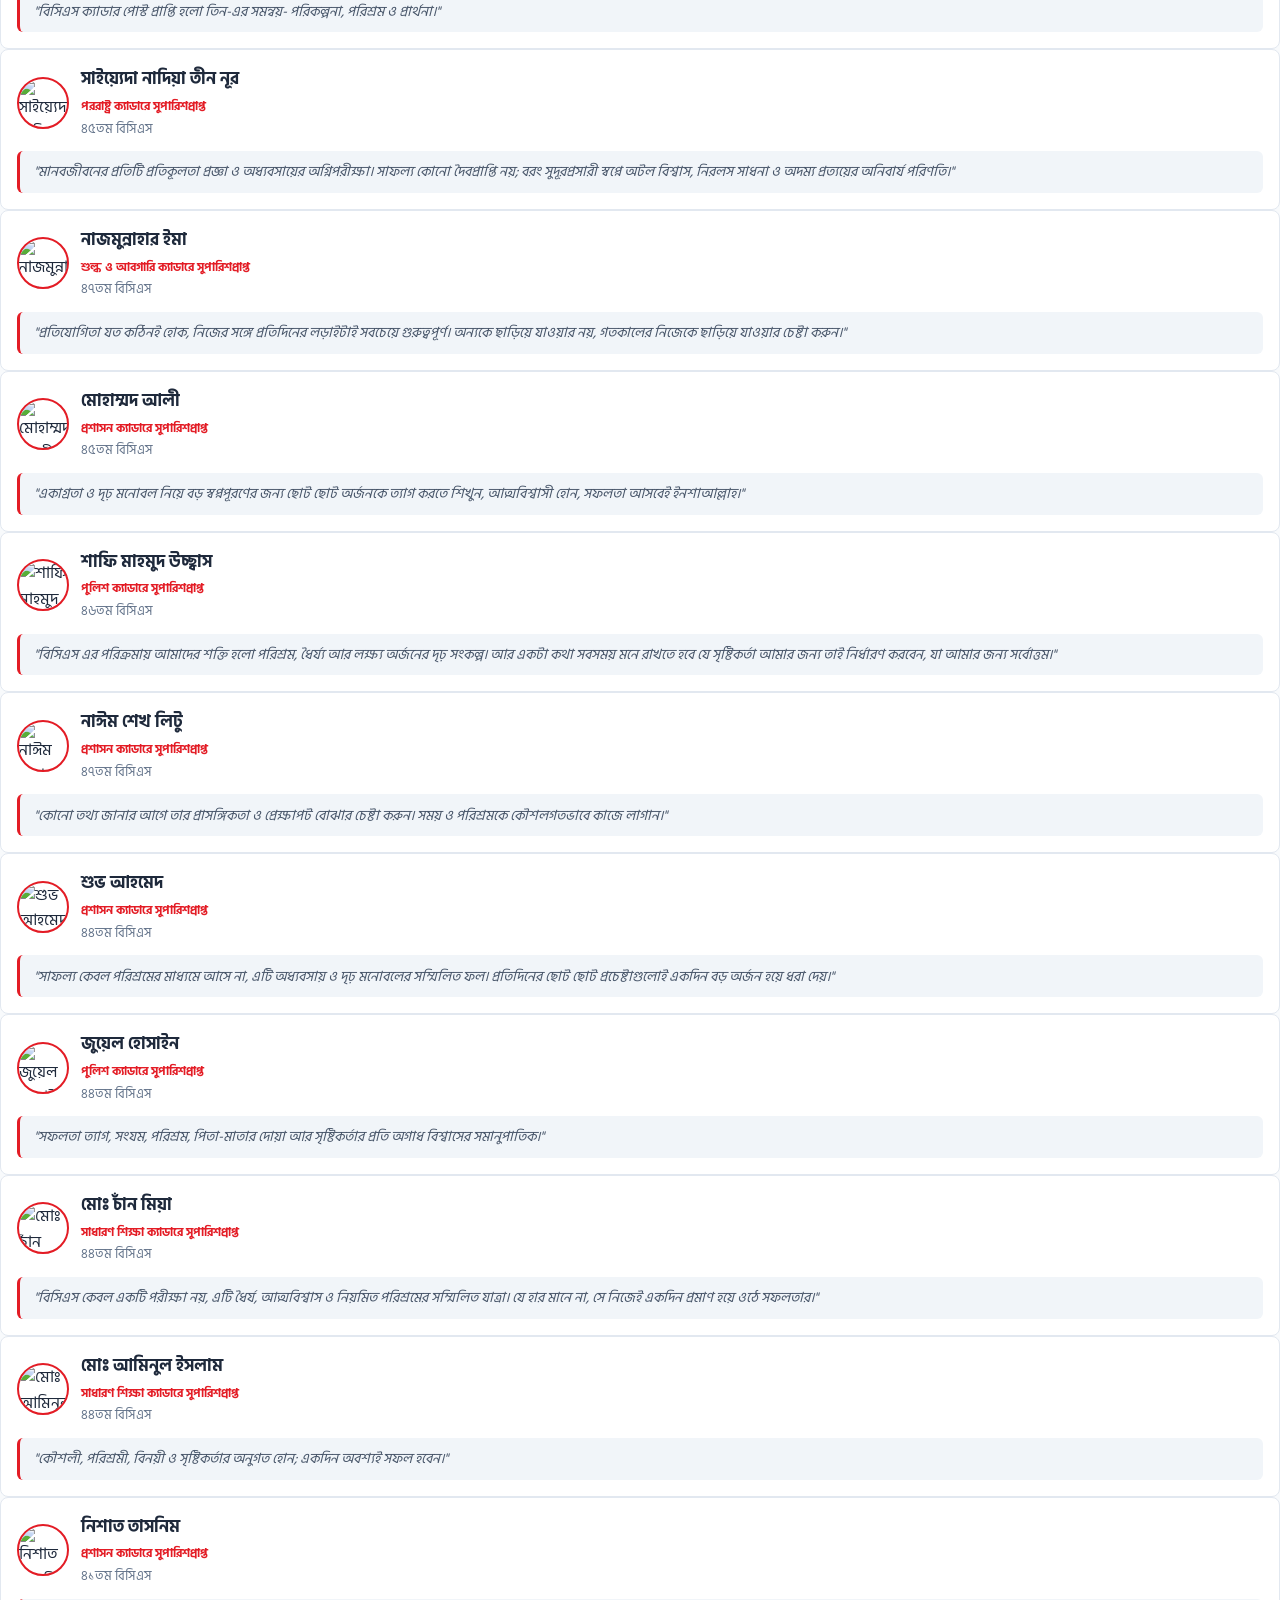
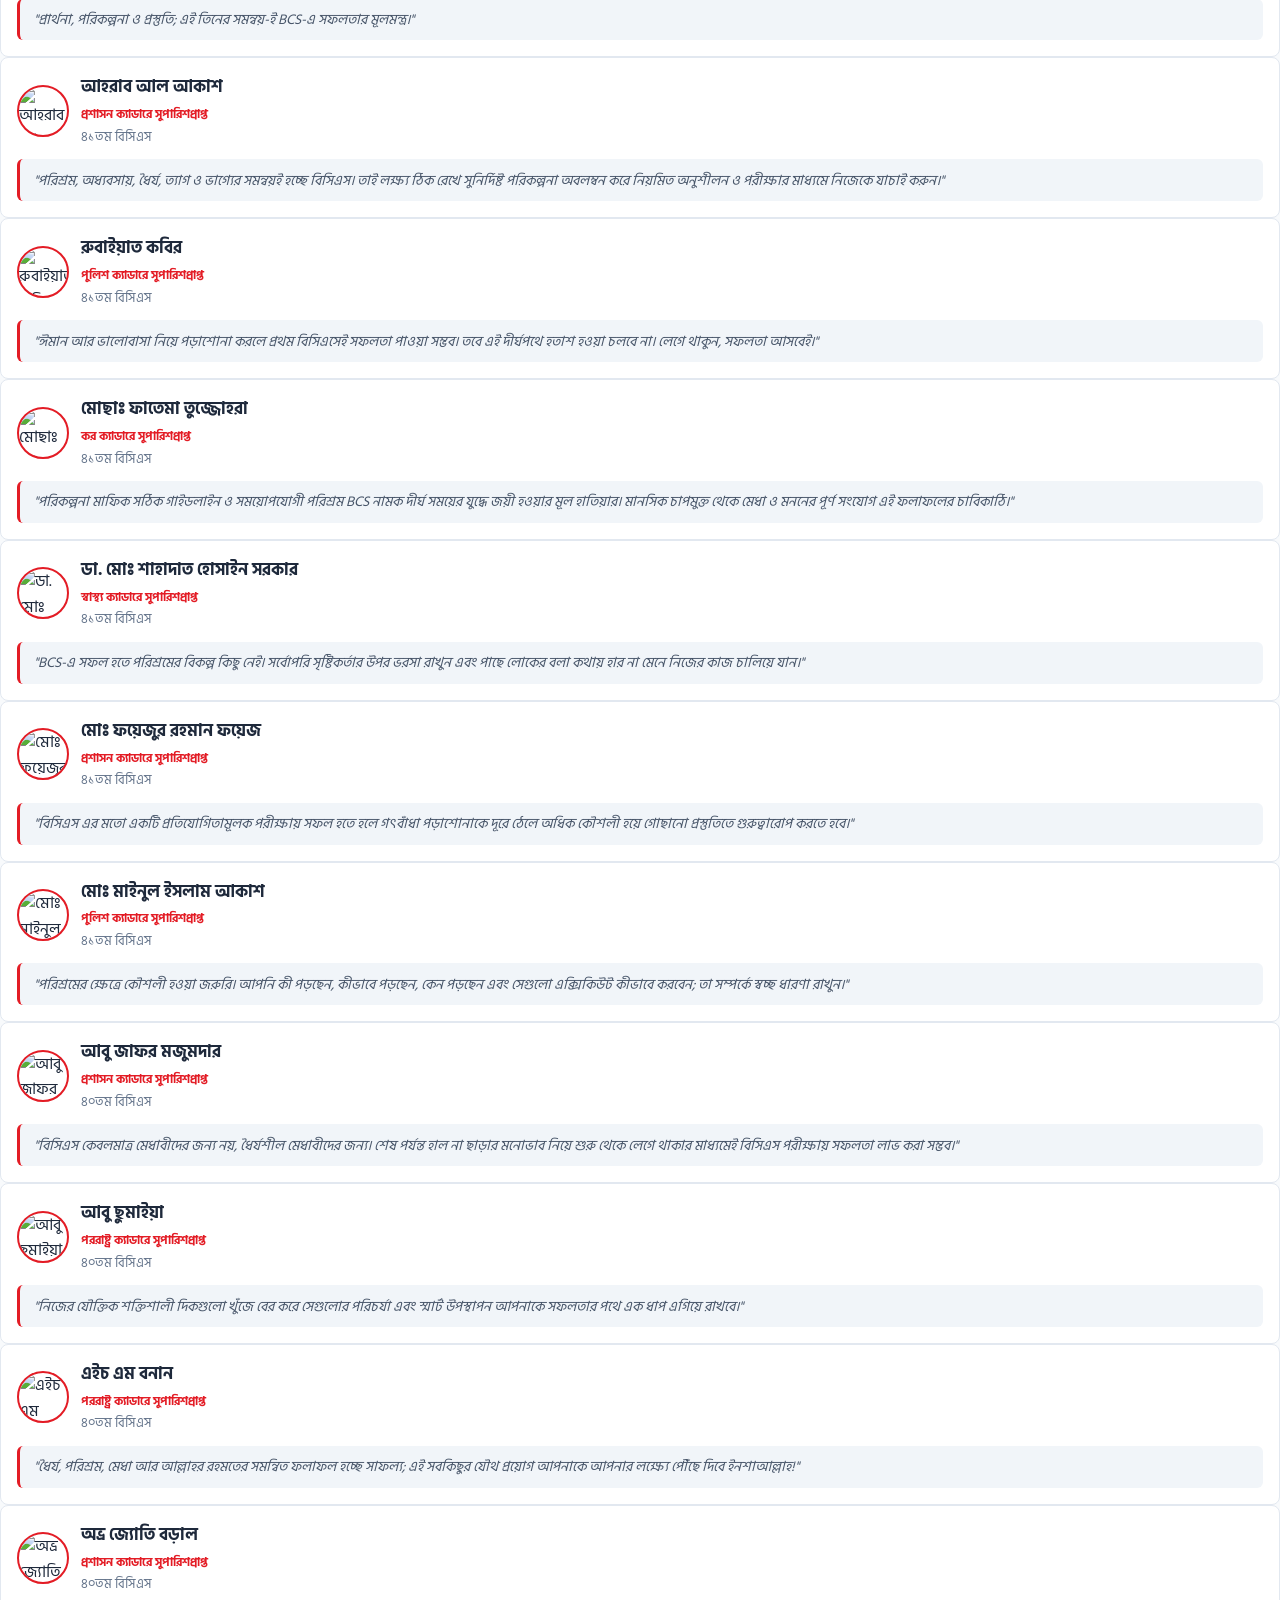
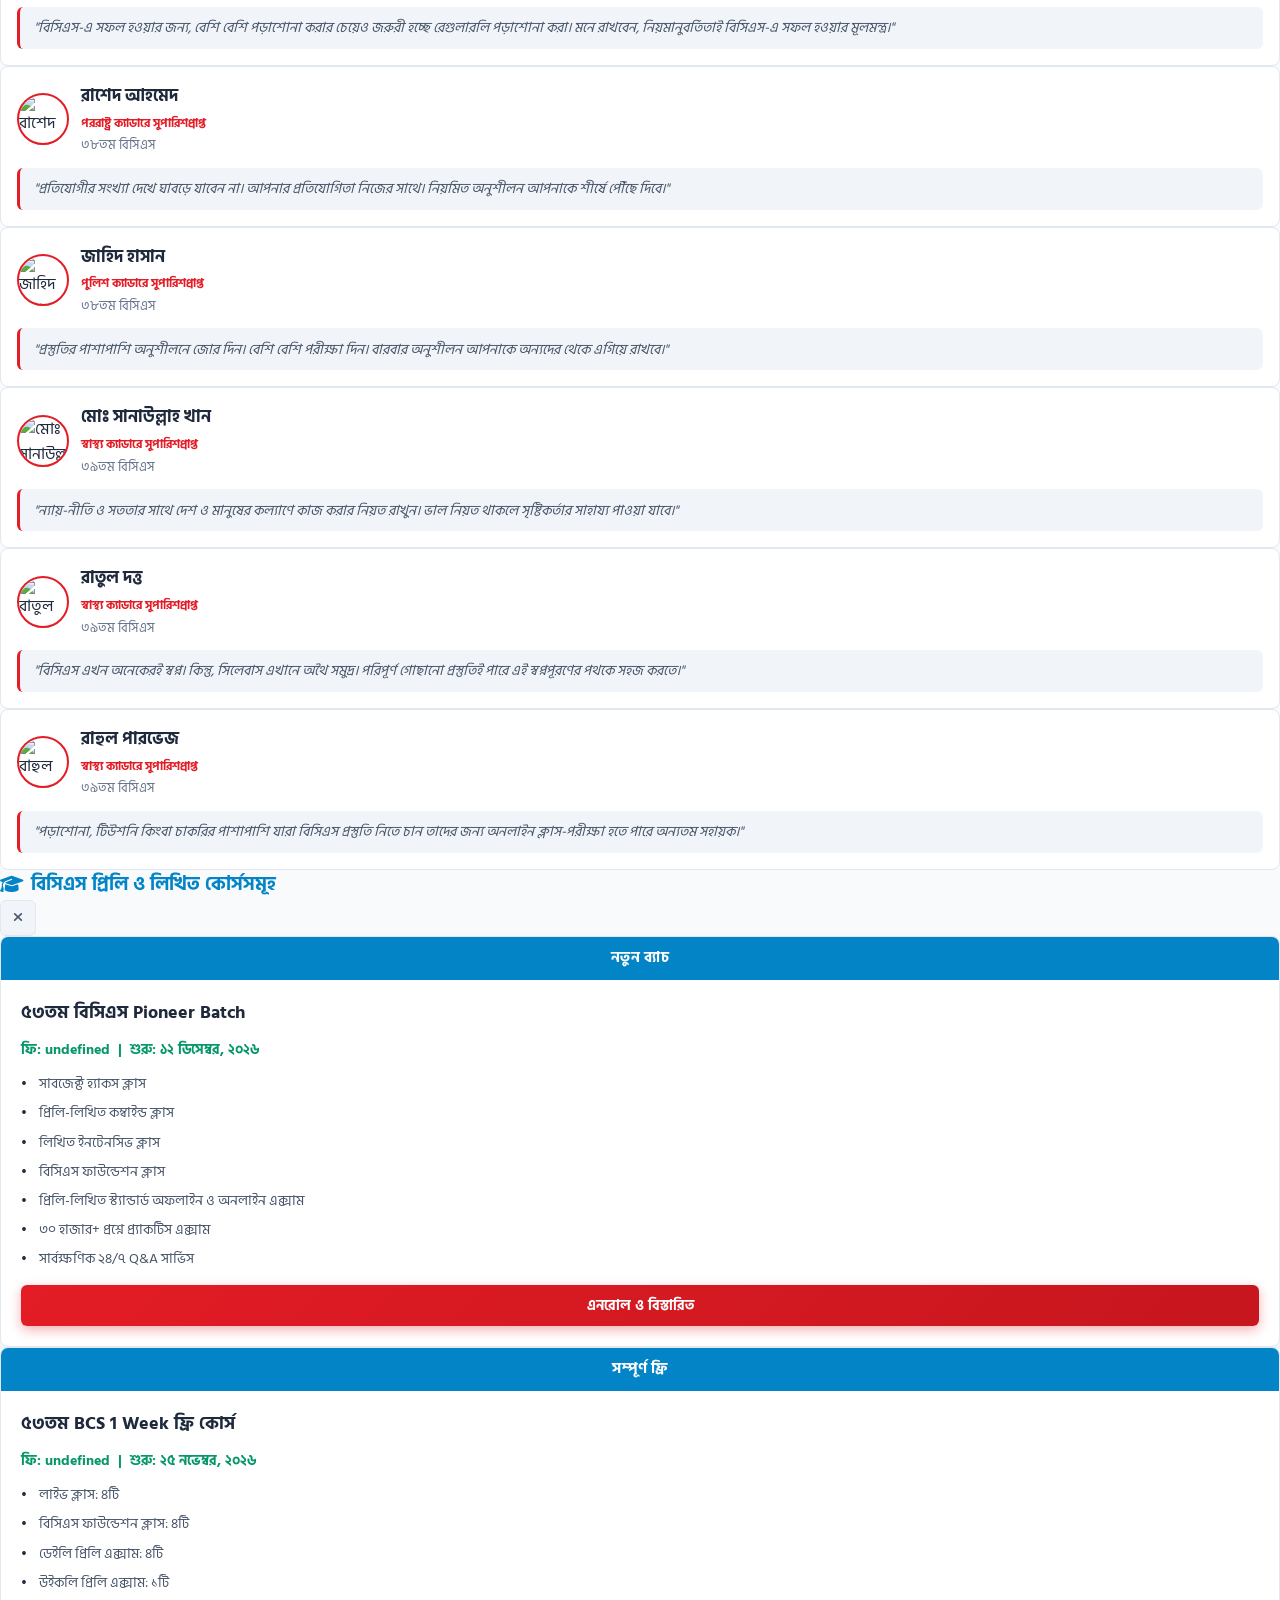
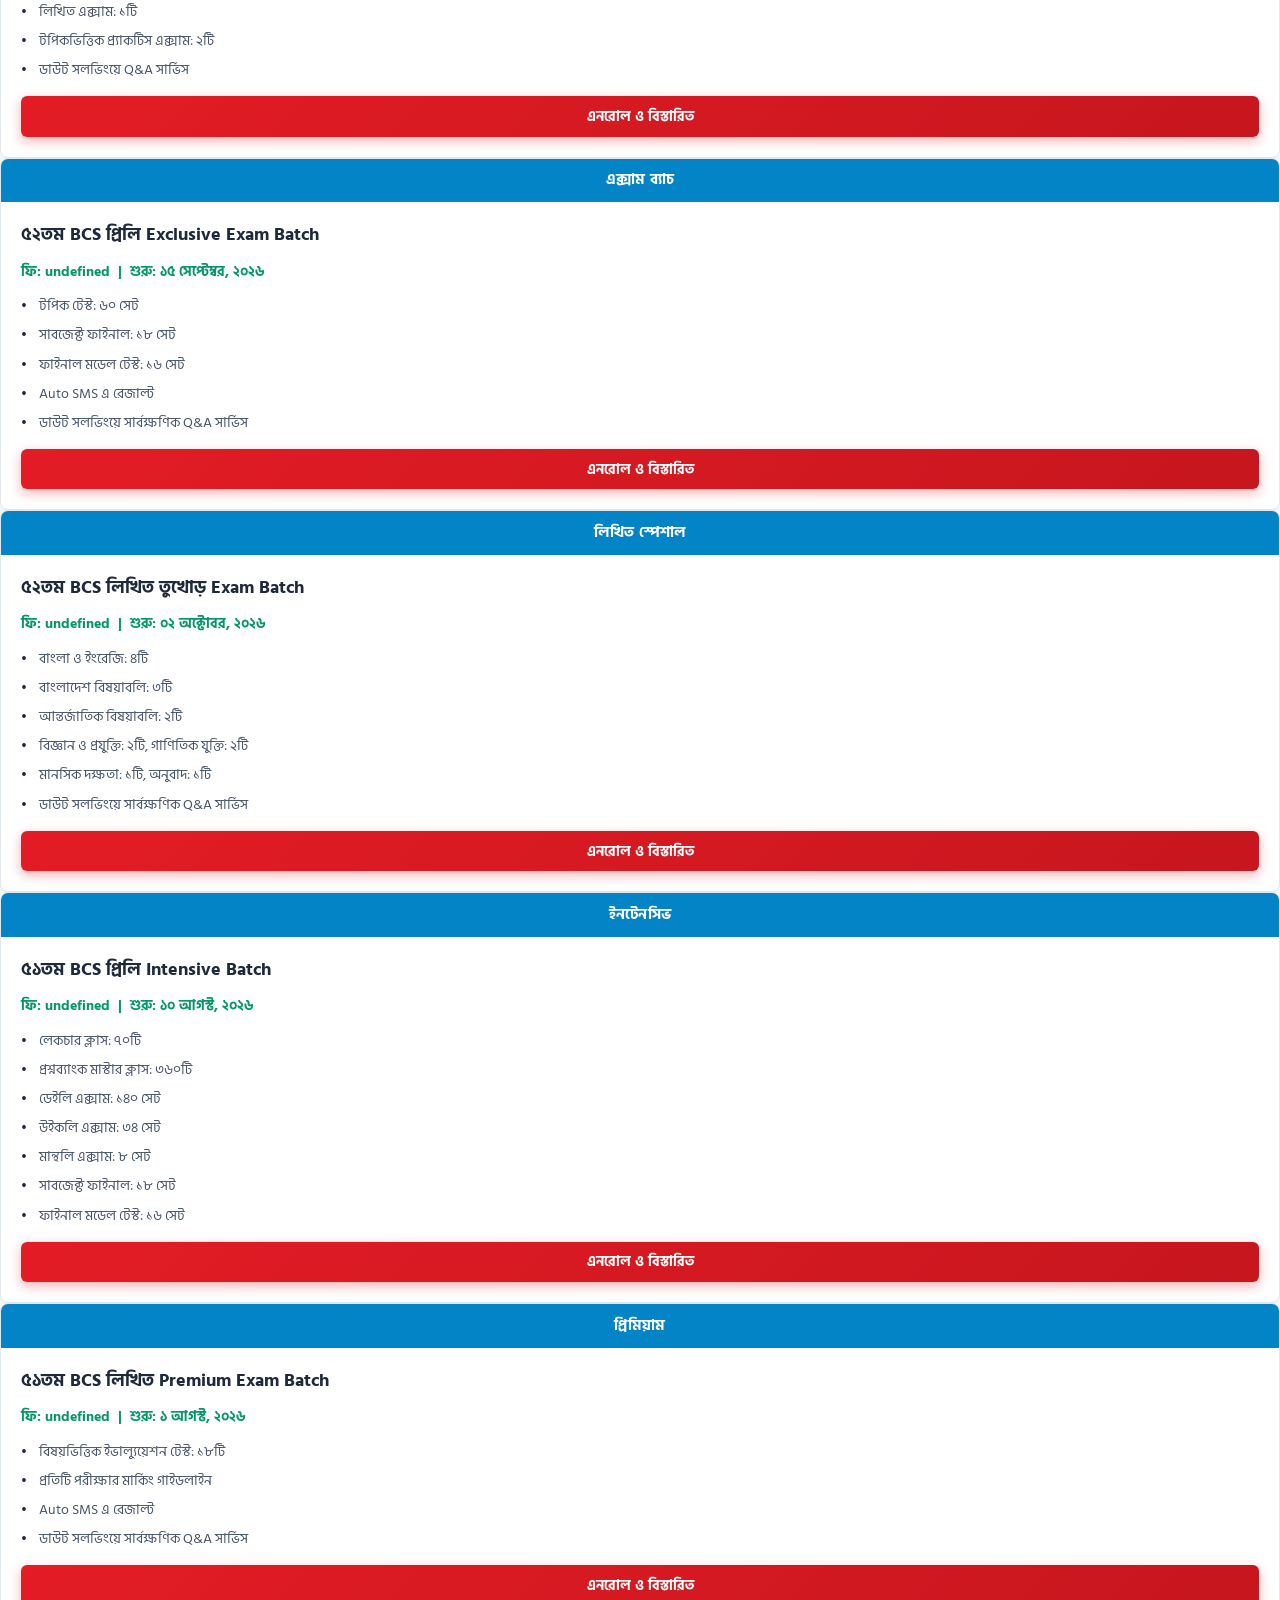
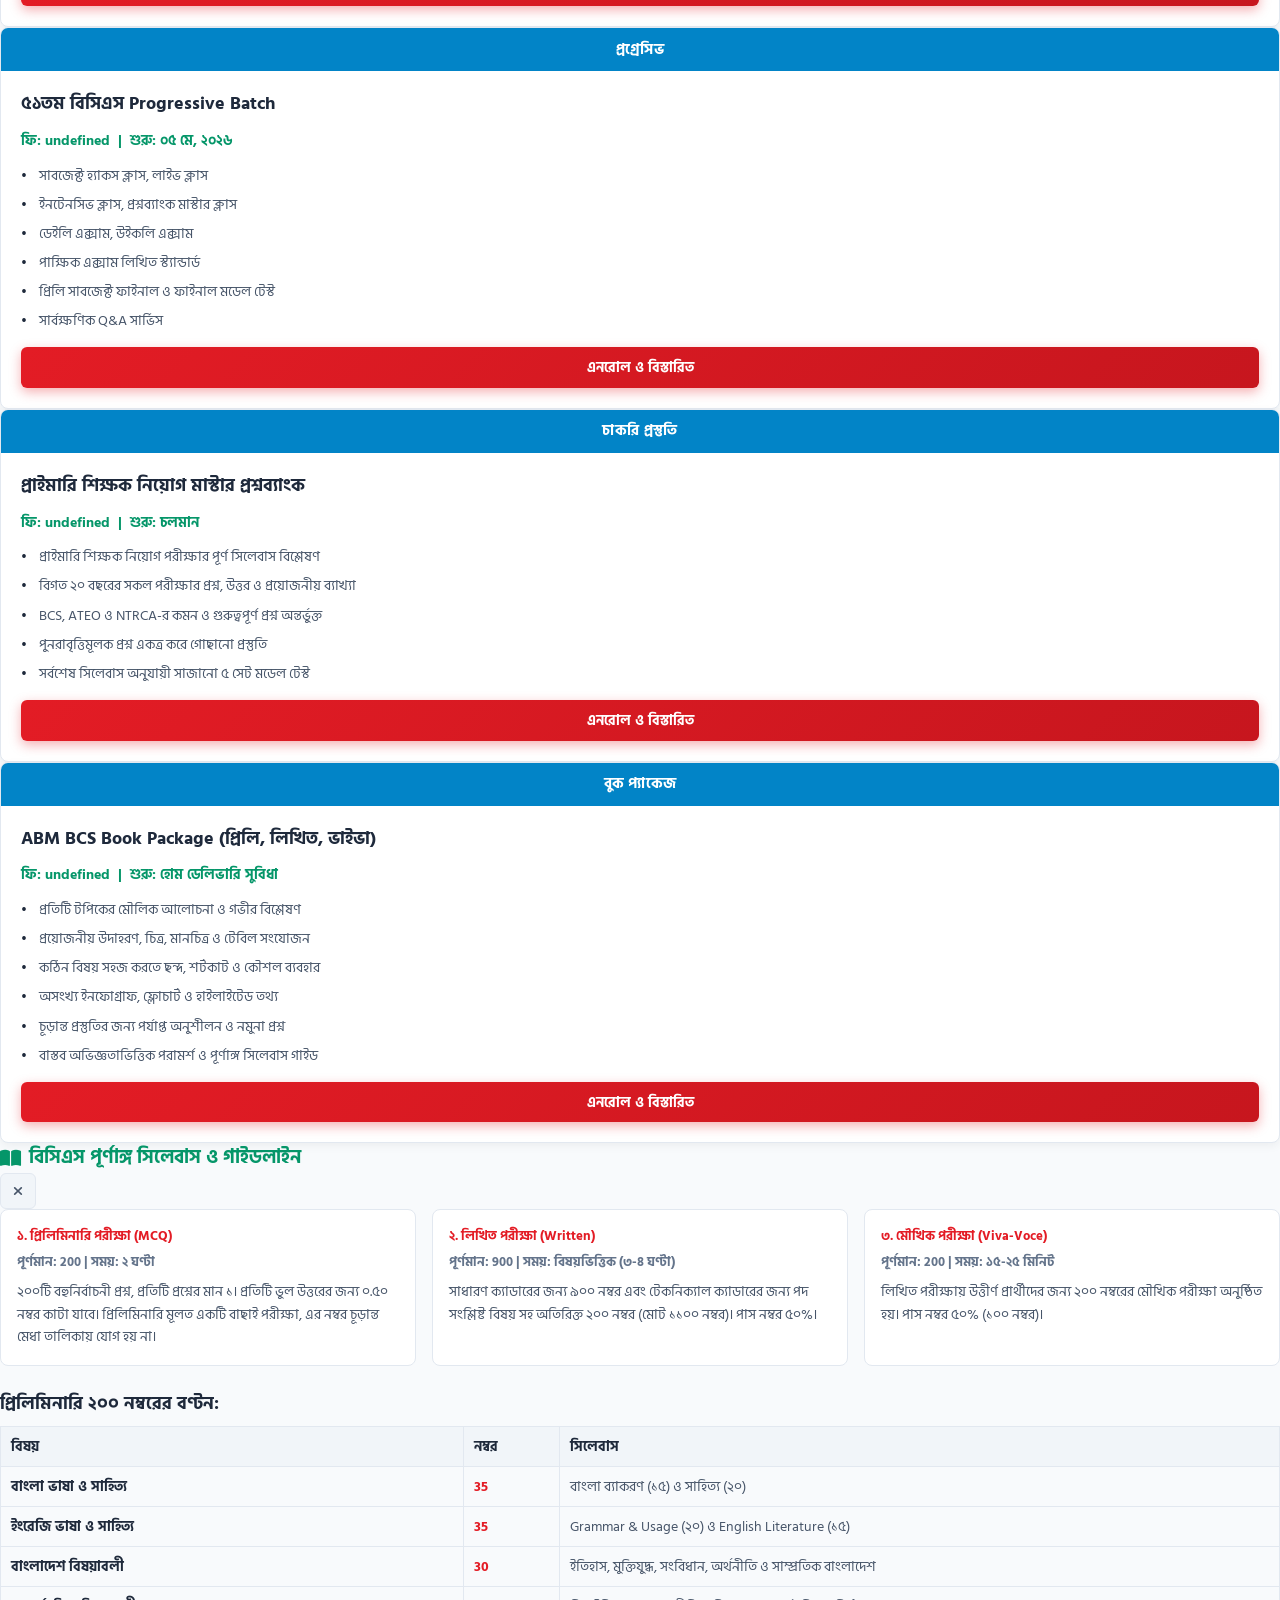
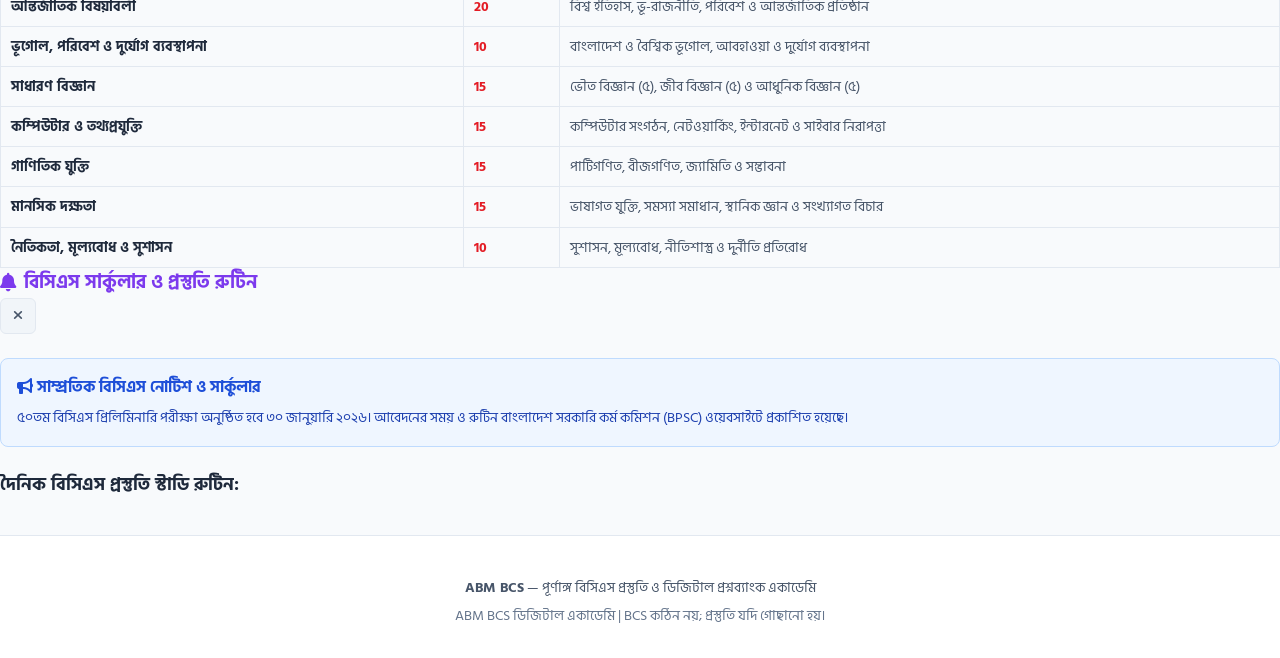
==== commit 140c3265: "Remove 50th BCS and replace all Uttoron branding with ABM BCS" ====
--- a/index.html
+++ b/index.html
@@ -3,8 +3,8 @@
 <head>
   <meta charset="UTF-8">
   <meta name="viewport" content="width=device-width, initial-scale=1.0">
-  <title>ABM BCS - পূর্ণাঙ্গ বিসিএস প্রস্তুতি একাডেমি ও প্রশ্নব্যাংক (৫০তম থেকে ১ম বিসিএস)</title>
-  <meta name="description" content="ABM BCS পূর্ণাঙ্গ একাডেমি ও ডিজিটাল প্রশ্নব্যাংক - ৫০তম থেকে ১ম বিসিএস প্রিলিমিনারি ও লিখিত প্রশ্নমালা, সমাধান, KaTeX ব্যাখ্যা ও লাইভ মডেল টেস্ট।">
+  <title>ABM BCS - পূর্ণাঙ্গ বিসিএস প্রস্তুতি একাডেমি ও প্রশ্নব্যাংক (৪৯তম থেকে ১ম বিসিএস)</title>
+  <meta name="description" content="ABM BCS পূর্ণাঙ্গ একাডেমি ও ডিজিটাল প্রশ্নব্যাংক - ৪৯তম থেকে ১ম বিসিএস প্রিলিমিনারি ও লিখিত প্রশ্নমালা, সমাধান, KaTeX ব্যাখ্যা ও লাইভ মডেল টেস্ট।">
 
   <!-- Bangla Fonts: Nikosh (Official Govt & BCS Font) & Google Fonts Fallback -->
   <link href="https://fonts.maateen.me/nikosh/font.css" rel="stylesheet">
@@ -29,7 +29,7 @@
 <body>
 
   <!-- ==========================================
-       1. TOP PURPLE BANNER (Matches Uttoron Screenshot)
+       1. TOP PURPLE BANNER (ABM BCS Portal Header)
        ========================================== -->
   <section class="topNav-section">
     <h2>BCS কঠিন নয়; প্রস্তুতি যদি গোছানো হয়।</h2>
@@ -42,14 +42,33 @@
     <div class="header-container">
       <!-- Logo & Brand -->
       <div class="header-logo-area" id="navHomeLogo" title="ABM BCS হোমপেজে যান" style="cursor:pointer;">
-        <img src="logo.png" alt="উত্তরণ ক্যারিয়ার এন্ড স্কিলস একাডেমি" class="header-logo-img">
-        <span class="abm-badge-brand">ABM BCS</span>
+        <div class="abm-logo-brand">
+          <div class="abm-logo-icon">
+            <svg width="40" height="40" viewBox="0 0 44 44" fill="none" xmlns="http://www.w3.org/2000/svg">
+              <rect width="44" height="44" rx="10" fill="url(#abmBrandGrad)"/>
+              <path d="M12 31V17C12 15.8954 12.8954 15 14 15H19.5C21.5 15 22 17 22 17C22 17 22.5 15 24.5 15H30C31.1046 15 32 15.8954 32 17V31C32 31 27.5 29 22 31C16.5 29 12 31 12 31Z" stroke="#ffffff" stroke-width="2.2" stroke-linecap="round" stroke-linejoin="round"/>
+              <path d="M22 17V31" stroke="#ffffff" stroke-width="2" stroke-linecap="round"/>
+              <circle cx="22" cy="11.5" r="2.2" fill="#ffd700"/>
+              <defs>
+                <linearGradient id="abmBrandGrad" x1="0" y1="0" x2="44" y2="44" gradientUnits="userSpaceOnUse">
+                  <stop stop-color="#4a154b"/>
+                  <stop offset="0.6" stop-color="#6b21a8"/>
+                  <stop offset="1" stop-color="#e31c25"/>
+                </linearGradient>
+              </defs>
+            </svg>
+          </div>
+          <div class="abm-logo-text-block">
+            <div class="abm-brand-name">ABM <span class="abm-brand-accent">BCS</span></div>
+            <div class="abm-brand-slogan">ক্যারিয়ার ও স্কিল একাডেমি</div>
+          </div>
+        </div>
       </div>
 
       <!-- Navigation Tabs (Switches views inside the same page) -->
       <nav>
         <ul class="main-navbar">
-          <li><a class="nav-item-link active" id="navTabQuestionBank"><i class="fa-solid fa-book-open"></i> প্রশ্নব্যাংক (৫০-১)</a></li>
+          <li><a class="nav-item-link active" id="navTabQuestionBank"><i class="fa-solid fa-book-open"></i> প্রশ্নব্যাংক (৪৯-১)</a></li>
           <li><a class="nav-item-link" id="navTabHome"><i class="fa-solid fa-house"></i> একাডেমি হোম</a></li>
           <li><a class="nav-item-link pulse-red" id="navTabSuccess"><i class="fa-solid fa-trophy"></i> সাফল্য</a></li>
           <li><a class="nav-item-link" id="navTabCourses"><i class="fa-solid fa-graduation-cap"></i> কোর্সসমূহ</a></li>
@@ -86,16 +105,16 @@
       <!-- LEFT COLUMN: ACCORDIONS -->
       <div class="qb-accordions-group">
 
-        <!-- Accordion 1: BCS Preli Question (৫০তম থেকে ১ম বিসিএস) -->
+        <!-- Accordion 1: BCS Preli Question (৪৯তম থেকে ১ম বিসিএস) -->
         <div class="qb-accordion-item" id="accItemPreli">
           <div class="qb-accordion-header" id="accHeaderPreli">
-            <h3><i class="fa-solid fa-layer-group"></i> BCS Preli Question (৫০তম থেকে ১ম বিসিএস)</h3>
+            <h3><i class="fa-solid fa-layer-group"></i> BCS Preli Question (৪৯তম থেকে ১ম বিসিএস)</h3>
             <span class="qb-accordion-toggle-icon">∧</span>
           </div>
           <div class="qb-accordion-body" id="accBodyPreli">
             <!-- 4 Cards Initially Visible Grid -->
             <div class="qb-cards-grid" id="preliCardsInitialGrid">
-              <!-- Dynamically populated with 50th, 49th, 48th, 47th BCS cards -->
+              <!-- Dynamically populated with 49th down to 10th BCS cards -->
             </div>
 
             <!-- Extended Cards Grid (Shown when 'আরও দেখুন ∨' is clicked: 46th down to 1st BCS) -->
@@ -146,7 +165,7 @@
           </div>
           <div class="qb-accordion-body">
             <div class="qb-cards-grid" id="writtenCardsGrid">
-              <!-- Populated by JavaScript: 50th, 47th, 46th, 45th, 44th, 43rd, 41st, 40th, 38th, 37th, 36th, 35th BCS Written -->
+              <!-- Populated by JavaScript: 47th, 46th, 45th, 44th, 43rd, 41st, 40th, 38th, 37th, 36th, 35th BCS Written -->
             </div>
           </div>
         </div>
@@ -181,13 +200,13 @@
 
       <!-- RIGHT COLUMN: SIDEBAR COURSES (Matches Screenshot) -->
       <aside class="qb-sidebar-col">
-        <!-- Sidebar Card 1: Uttoron Book Package (Exact Match) -->
+        <!-- Sidebar Card 1: ABM BCS Book Package (Exact Match) -->
         <div class="sidebar-course-card">
           <div class="sidebar-course-ribbon">
             BOOK PACKAGE প্রিলি, লিখিত, ভাইভা
           </div>
           <div class="sidebar-course-body">
-            <h4>উত্তরণ Book Package প্রিলি, লিখিত, ভাইভা</h4>
+            <h4>ABM BCS Book Package প্রিলি, লিখিত, ভাইভা</h4>
             <ul class="sidebar-course-list">
               <li>প্রতিটি টপিকের মৌলিক আলোচনা ও গভীর বিশ্লেষণ</li>
               <li>প্রয়োজনীয় উদাহরণ, চিত্র, মানচিত্র ও টেবিল সংযোজন</li>
@@ -196,7 +215,7 @@
               <li>চূড়ান্ত প্রস্তুতির জন্য পর্যাপ্ত অনুশীলন, নমুনা প্রশ্ন ও মডেল টেস্ট</li>
               <li>বাস্তব অভিজ্ঞতাভিত্তিক পরামর্শ ও পরীক্ষার পূর্ণাঙ্গ ধরন</li>
             </ul>
-            <button class="btn-show-more" style="width:100%; margin-top:1rem; justify-content:center; border-radius:6px; font-size:0.88rem;" onclick="alert('উত্তরণ বুক প্যাকেজের হোম ডেলিভারির জন্য যোগাযোগ করুন: ০৯৬৬৬৭৭৫৫২২')">
+            <button class="btn-show-more" style="width:100%; margin-top:1rem; justify-content:center; border-radius:6px; font-size:0.88rem;" onclick="alert('ABM BCS বুক প্যাকেজের হোম ডেলিভারির জন্য যোগাযোগ করুন: ০৯৬৬৬৭৭৫৫২২')">
               বুক প্যাকেজ অর্ডার করুন
             </button>
           </div>
@@ -257,10 +276,10 @@
 
       <div class="portal-hero-ctas">
         <button class="portal-cta-btn primary" id="btnGoToQuestionBank">
-          <i class="fa-solid fa-book-open"></i> প্রশ্নব্যাংকে যান (৫০তম থেকে ১ম বিসিএস)
-        </button>
-        <button class="portal-cta-btn secondary" id="btnLaunch50thQuickExam">
-          <i class="fa-solid fa-play"></i> ৫০তম বিসিএস মডেল টেস্ট দিন
+          <i class="fa-solid fa-book-open"></i> প্রশ্নব্যাংকে যান (৪৯তম থেকে ১ম বিসিএস)
+        </button>
+        <button class="portal-cta-btn secondary" id="btnLaunchQuickExam">
+          <i class="fa-solid fa-play"></i> ৪৭তম বিসিএস মডেল টেস্ট দিন
         </button>
         <button class="portal-cta-btn outline" id="btnOpenSyllabusHero">
           <i class="fa-solid fa-file-lines"></i> পূর্ণাঙ্গ সিলেবাস
@@ -284,7 +303,7 @@
             <i class="fa-solid fa-circle-check"></i>
           </div>
           <div class="portal-stat-info">
-            <h3>৫,০৫০+ প্রশ্ন</h3>
+            <h3>৪,৮৫০+ প্রশ্ন</h3>
             <p>প্রতিটি প্রশ্নের নির্ভুল উত্তর ও KaTeX ব্যাখ্যা</p>
           </div>
         </div>
@@ -357,7 +376,7 @@
     <section class="portal-section" style="background:var(--bg-surface-secondary); padding:3rem 1.5rem; border-radius:12px; margin:2rem 0;">
       <div class="portal-section-header">
         <span class="portal-section-tag" style="background:#fee2e2; color:#e31c25;">সফল ক্যাডারদের অভিজ্ঞতা</span>
-        <h2>উত্তরণ ও ABM BCS শিক্ষার্থীদের সাফল্যগাথা</h2>
+        <h2>ABM BCS শিক্ষার্থীদের সাফল্যগাথা</h2>
       </div>
 
       <div class="portal-testimonials-grid" id="homeTestimonialsGrid">
@@ -369,17 +388,17 @@
 
   <!-- ==========================================
        4. INTERACTIVE BCS PRACTICE & EXAM SCREEN
-       Loads ANY BCS Exam dynamically (50th down to 10th)
-       ========================================== -->
-  <div class="exam-fullscreen-modal" id="examModal50th">
+       Loads ANY BCS Exam dynamically (49th down to 10th)
+       ========================================== -->
+  <div class="exam-fullscreen-modal" id="examModalFullscreen">
     <div class="modal-sticky-header">
       <div style="display:flex; align-items:center; gap:0.85rem;">
-        <button class="modal-close-btn" id="btnClose50thExam">
+        <button class="modal-close-btn" id="btnCloseExamModal">
           <i class="fa-solid fa-arrow-left"></i> প্রশ্নব্যাংকে ফিরে যান
         </button>
         <div>
           <h3 id="modalExamTitle" style="font-size:1.15rem; font-weight:800; color:var(--text-primary); margin:0;">
-            ৫০তম বিসিএস প্রিলিমিনারি পূর্ণাঙ্গ পরীক্ষা ও অনুশীলন
+            বিসিএস প্রিলিমিনারি পূর্ণাঙ্গ পরীক্ষা ও অনুশীলন
           </h3>
           <span id="modalExamSub" style="font-size:0.8rem; color:var(--text-muted);">
             ২০০টি প্রশ্ন | ১২০ মিনিট | নেগেটিভ মার্কিং -০.৫০
@@ -387,11 +406,11 @@
         </div>
       </div>
 
-      <div style="display:flex; gap:0.5rem;">
-        <button class="header-tool-btn active" id="modalSubTabStudy" style="width:auto; padding:0.4rem 0.8rem; font-weight:600; font-size:0.85rem;">
+      <div style="display:flex; gap:0.6rem;">
+        <button class="exam-mode-tab-btn active" id="modalSubTabStudy">
           <i class="fa-solid fa-book-open-reader"></i> অনুশীলন মোড
         </button>
-        <button class="header-tool-btn" id="modalSubTabExam" style="width:auto; padding:0.4rem 0.8rem; font-weight:600; font-size:0.85rem;">
+        <button class="exam-mode-tab-btn" id="modalSubTabExam">
           <i class="fa-solid fa-stopwatch-20"></i> মডেল টেস্ট মোড
         </button>
       </div>
@@ -427,6 +446,13 @@
             <i class="fa-solid fa-magnifying-glass"></i>
             <input type="text" id="examSearchInput" placeholder="প্রশ্ন বা উত্তরের কি-ওয়ার্ড খুঁজুন...">
           </div>
+
+          <!-- Direct Reading Mode Toggle: 'উত্তর উন্মুক্ত অবস্থা' -->
+          <button class="btn-reveal-all" id="btnRevealAllAnswers" title="সকল প্রশ্নের সঠিক উত্তর ও ব্যাখ্যা এক ক্লিকে উন্মুক্ত করুন">
+            <i class="fa-solid fa-book-open"></i>
+            <span>উত্তর উন্মুক্ত অবস্থা</span>
+          </button>
+
           <div class="exam-stats-summary" id="examStatsSummary">
             <span>মোট: <strong>২০০</strong></span> | 
             <span>উত্তর দিয়েছেন: <strong id="statAnsweredCount" style="color:#059669;">0</strong></span> | 
@@ -476,7 +502,7 @@
             <span class="result-emoji" id="resultEmoji" style="font-size:2.8rem; display:block; margin-bottom:0.4rem;">🏆</span>
             <i class="fa-solid fa-trophy result-trophy"></i>
             <h3>পরীক্ষার ফলাফল ও মূল্যায়ন</h3>
-            <p id="resultExamName">৫০তম বিসিএস প্রিলিমিনারি পূর্ণাঙ্গ পরীক্ষা</p>
+            <p id="resultExamName">বিসিএস প্রিলিমিনারি পূর্ণাঙ্গ পরীক্ষা</p>
           </div>
           <div class="result-metrics-grid">
             <div class="result-metric score">
@@ -553,7 +579,7 @@
     <div class="content-modal-box">
       <div class="content-modal-header">
         <h3 style="display:flex; align-items:center; gap:0.5rem; color:#e31c25;">
-          <i class="fa-solid fa-trophy"></i> উত্তরণ ও ABM BCS সফল ক্যাডারদের রিভিউ
+          <i class="fa-solid fa-trophy"></i> ABM BCS সফল ক্যাডারদের রিভিউ
         </h3>
         <button class="header-tool-btn" onclick="document.getElementById('successModal').classList.remove('open')">
           <i class="fa-solid fa-xmark"></i>
@@ -628,7 +654,7 @@
   <footer class="portal-footer">
     <p><strong>ABM BCS</strong> — পূর্ণাঙ্গ বিসিএস প্রস্তুতি ও ডিজিটাল প্রশ্নব্যাংক একাডেমি</p>
     <p style="font-size:0.85rem; color:var(--text-muted); margin-top:4px;">
-      কন্টেন্ট কৃতজ্ঞতা: uttoron.academy | BCS কঠিন নয়; প্রস্তুতি যদি গোছানো হয়।
+      ABM BCS ডিজিটাল একাডেমি | BCS কঠিন নয়; প্রস্তুতি যদি গোছানো হয়।
     </p>
   </footer>
 
--- a/styles.css
+++ b/styles.css
@@ -1,6 +1,6 @@
 /* ========================================================
-   ABM BCS / UTTORON EXACT THEME & DESIGN SYSTEM
-   Matches the exact design, colors and layout from uttoron.academy
+   ABM BCS ACADEMY THEME & DESIGN SYSTEM
+   Official Design System & Portal Layout for ABM BCS
    ======================================================== */
 
 @import url('https://fonts.maateen.me/nikosh/font.css');
@@ -114,21 +114,51 @@
   cursor: pointer;
 }
 
-.header-logo-img {
-  height: 48px;
-  width: auto;
-  object-fit: contain;
-}
-
-.abm-badge-brand {
+/* ABM BCS Brand Logo in Header */
+.abm-logo-brand {
+  display: flex;
+  align-items: center;
+  gap: 0.65rem;
+  text-decoration: none;
+  cursor: pointer;
+}
+.abm-logo-icon {
+  display: flex;
+  align-items: center;
+  justify-content: center;
+  filter: drop-shadow(0 2px 6px rgba(107, 33, 168, 0.25));
+  transition: transform 0.2s ease;
+}
+.abm-logo-brand:hover .abm-logo-icon {
+  transform: scale(1.05);
+}
+.abm-logo-text-block {
+  display: flex;
+  flex-direction: column;
+  line-height: 1.15;
+}
+.abm-brand-name {
   font-family: var(--font-english);
+  font-size: 1.35rem;
+  font-weight: 800;
+  letter-spacing: -0.5px;
+  color: var(--text-primary);
+  display: flex;
+  align-items: center;
+  gap: 0.25rem;
+}
+.abm-brand-accent {
   background: linear-gradient(135deg, #e31c25, #9333ea);
-  color: #fff;
+  -webkit-background-clip: text;
+  -webkit-text-fill-color: transparent;
+  font-weight: 900;
+}
+.abm-brand-slogan {
+  font-family: var(--font-bangla);
   font-size: 0.72rem;
-  font-weight: 800;
-  padding: 0.2rem 0.5rem;
-  border-radius: 4px;
-  letter-spacing: 0.5px;
+  font-weight: 600;
+  color: var(--text-muted);
+  letter-spacing: 0.2px;
 }
 
 /* Nav Menu */
@@ -340,12 +370,12 @@
   box-shadow: 0 6px 16px rgba(0, 0, 0, 0.1);
 }
 
-.qb-exam-card.active-50th {
+.qb-exam-card.active-card, .qb-exam-card.active-card {
   border: 2px solid var(--primary-red);
   background: #fffdfd;
 }
 
-[data-theme="dark"] .qb-exam-card.active-50th {
+[data-theme="dark"] .qb-exam-card.active-card, .qb-exam-card.active-card {
   background: rgba(227, 28, 37, 0.1);
 }
 
@@ -501,6 +531,93 @@
   transform: translateY(-1px);
 }
 
+/* Mode Tab Buttons (Top Right) */
+.exam-mode-tab-btn {
+  display: inline-flex;
+  align-items: center;
+  gap: 0.5rem;
+  padding: 0.5rem 1.05rem;
+  border-radius: 8px;
+  font-weight: 700;
+  font-size: 0.88rem;
+  cursor: pointer;
+  border: 1.5px solid var(--border-subtle);
+  background: var(--bg-surface);
+  color: var(--text-secondary);
+  transition: all 0.2s cubic-bezier(0.4, 0, 0.2, 1);
+  font-family: inherit;
+}
+
+.exam-mode-tab-btn:hover {
+  background: var(--bg-page);
+  border-color: #10b981;
+  color: var(--text-primary);
+}
+
+/* Green Active state for অনুশীলন মোড */
+#modalSubTabStudy.active {
+  background: #10b981 !important;
+  color: #ffffff !important;
+  border-color: #059669 !important;
+  box-shadow: 0 3px 12px rgba(16, 185, 129, 0.35) !important;
+}
+
+#modalSubTabStudy.active i {
+  color: #ffffff !important;
+}
+
+/* Purple Active state for মডেল টেস্ট মোড */
+#modalSubTabExam.active {
+  background: var(--header-purple) !important;
+  color: #ffffff !important;
+  border-color: #453270 !important;
+  box-shadow: 0 3px 12px rgba(88, 68, 139, 0.35) !important;
+}
+
+#modalSubTabExam.active i {
+  color: #ffffff !important;
+}
+
+/* Button: উত্তর উন্মুক্ত অবস্থা (Direct Reading Mode) */
+.btn-reveal-all {
+  display: inline-flex;
+  align-items: center;
+  gap: 0.5rem;
+  padding: 0.45rem 1rem;
+  border-radius: 8px;
+  font-size: 0.88rem;
+  font-weight: 700;
+  cursor: pointer;
+  border: 1.5px solid #10b981;
+  background: var(--bg-surface);
+  color: #059669;
+  transition: all 0.2s ease;
+  white-space: nowrap;
+  font-family: inherit;
+}
+
+.btn-reveal-all i {
+  color: #10b981;
+  font-size: 0.95rem;
+  transition: transform 0.2s ease;
+}
+
+.btn-reveal-all:hover {
+  background: rgba(16, 185, 129, 0.1);
+  transform: translateY(-1px);
+}
+
+.btn-reveal-all.active {
+  background: #10b981 !important;
+  color: #ffffff !important;
+  border-color: #059669 !important;
+  box-shadow: 0 3px 12px rgba(16, 185, 129, 0.35) !important;
+}
+
+.btn-reveal-all.active i {
+  color: #ffffff !important;
+}
+
 /* --- Exam Mode Banner & Timer --- */
 .exam-mode-banner {
   background: var(--bg-surface);
@@ -694,7 +811,7 @@
   gap: 1.25rem;
 }
 
-/* --- Question Card Styling (Pixel-Perfect Clean Uttoron Style) --- */
+/* --- Question Card Styling (Pixel-Perfect Clean ABM BCS Style) --- */
 .question-card {
   background: var(--bg-surface);
   border: 1px solid var(--border-subtle);
@@ -1575,13 +1692,15 @@
     padding: 0.5rem 0.85rem;
   }
 
-  .header-logo-img {
-    height: 36px;
-  }
-
-  .abm-badge-brand {
-    font-size: 0.72rem;
-    padding: 0.2rem 0.5rem;
+  .abm-brand-name {
+    font-size: 1.15rem;
+  }
+  .abm-brand-slogan {
+    font-size: 0.65rem;
+  }
+  .abm-logo-icon svg {
+    width: 32px;
+    height: 32px;
   }
 
   .main-navbar {
